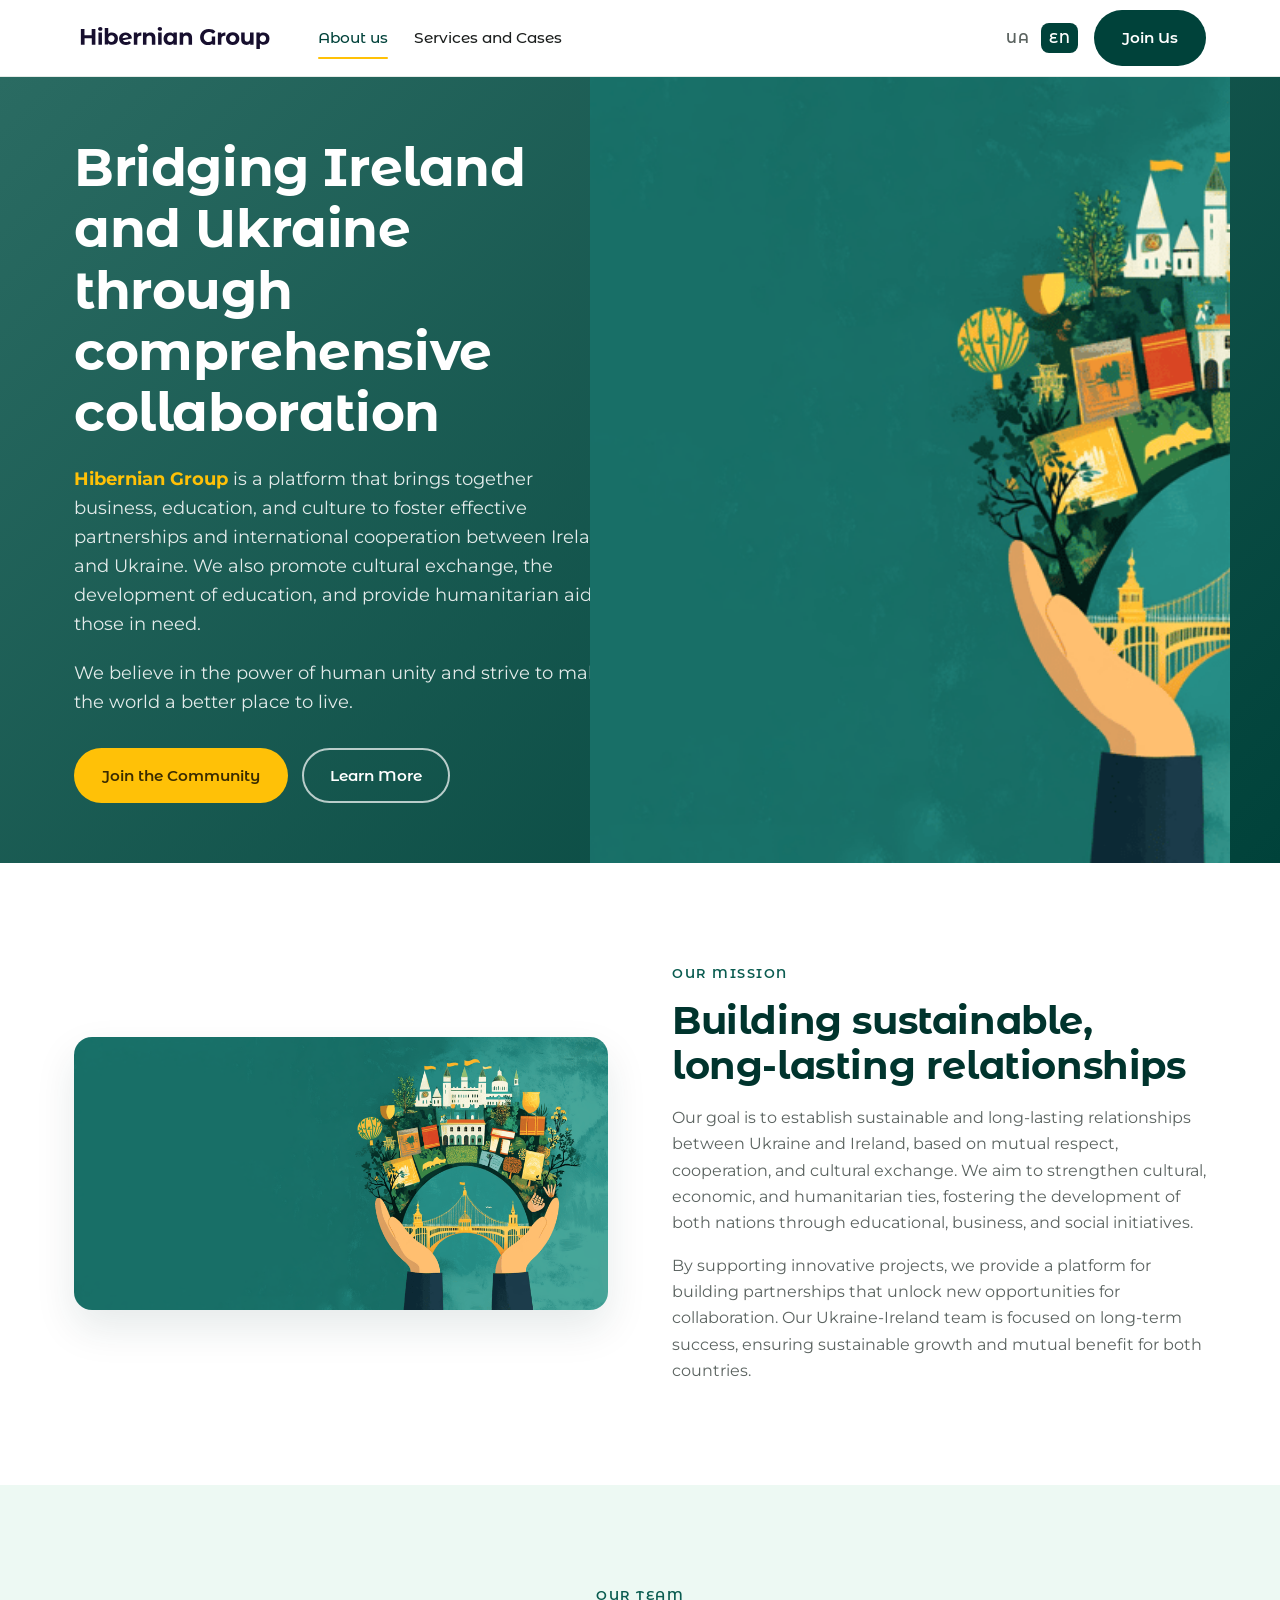
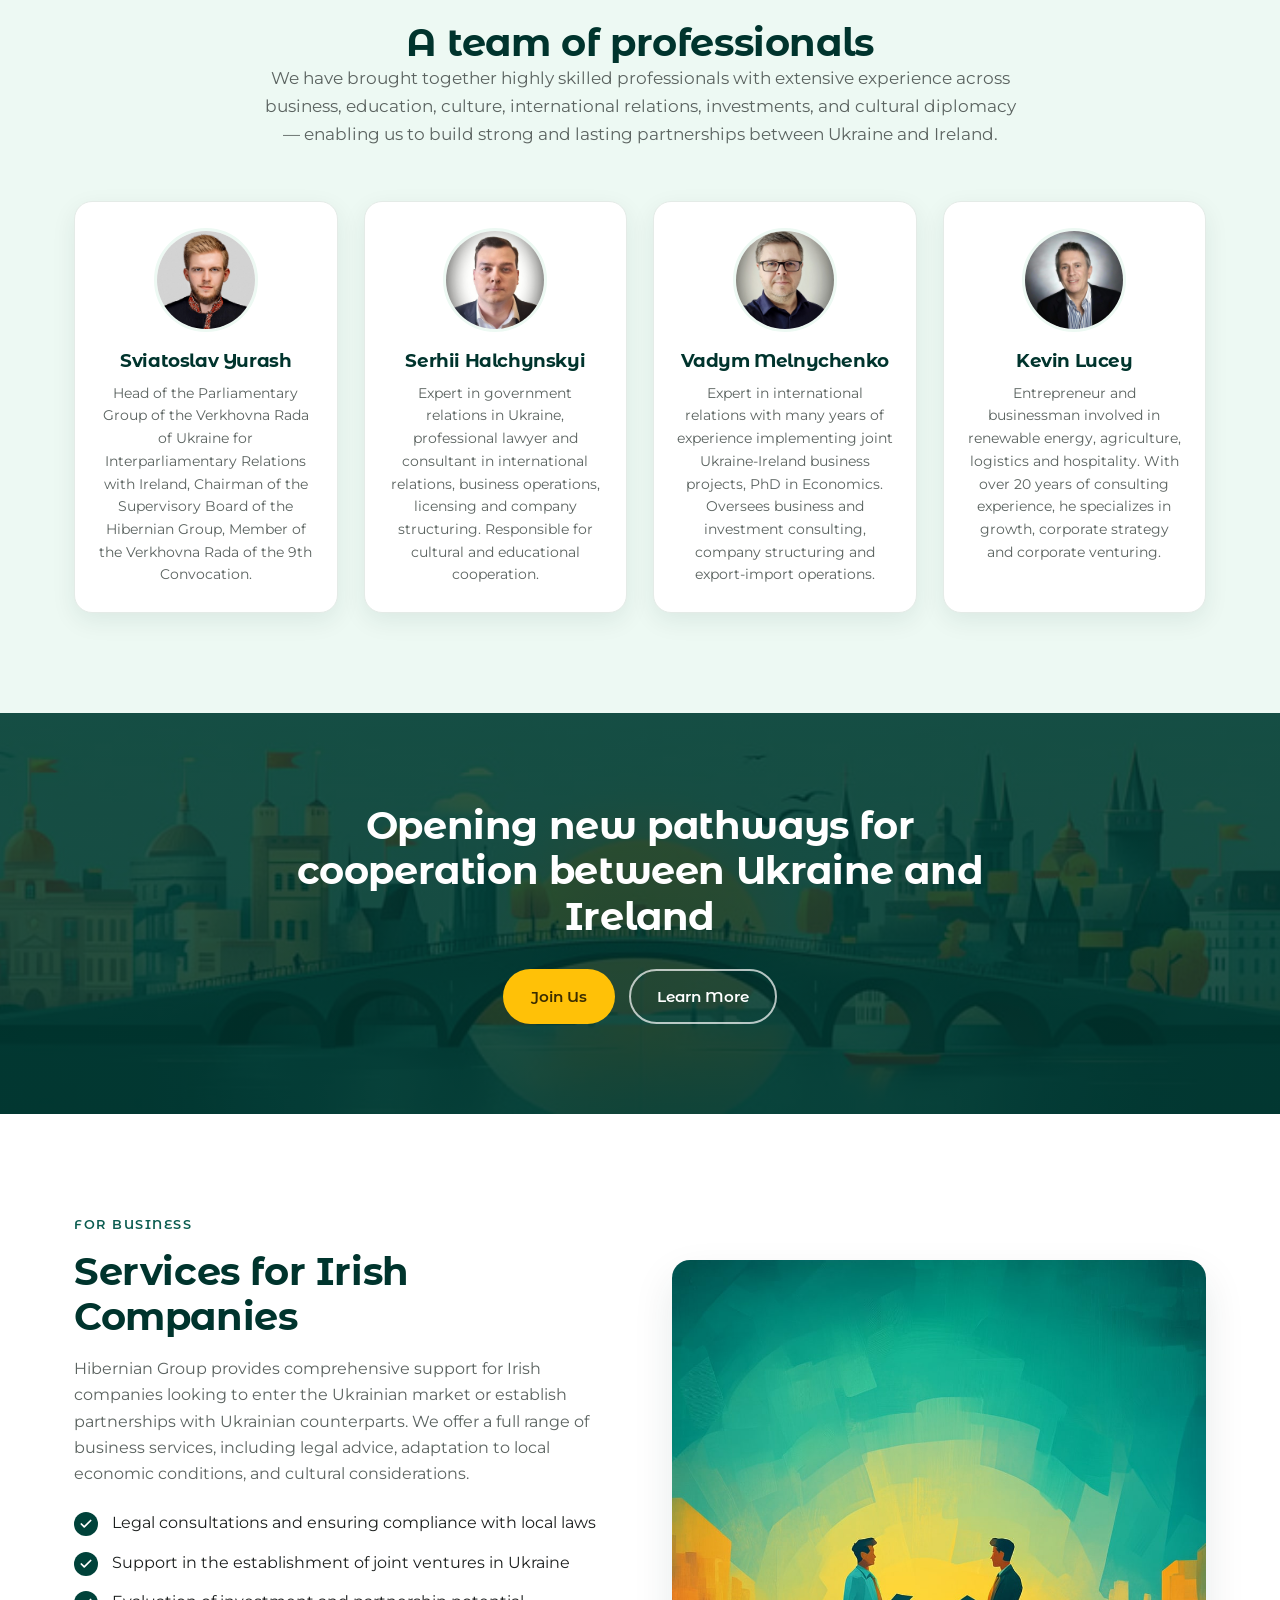
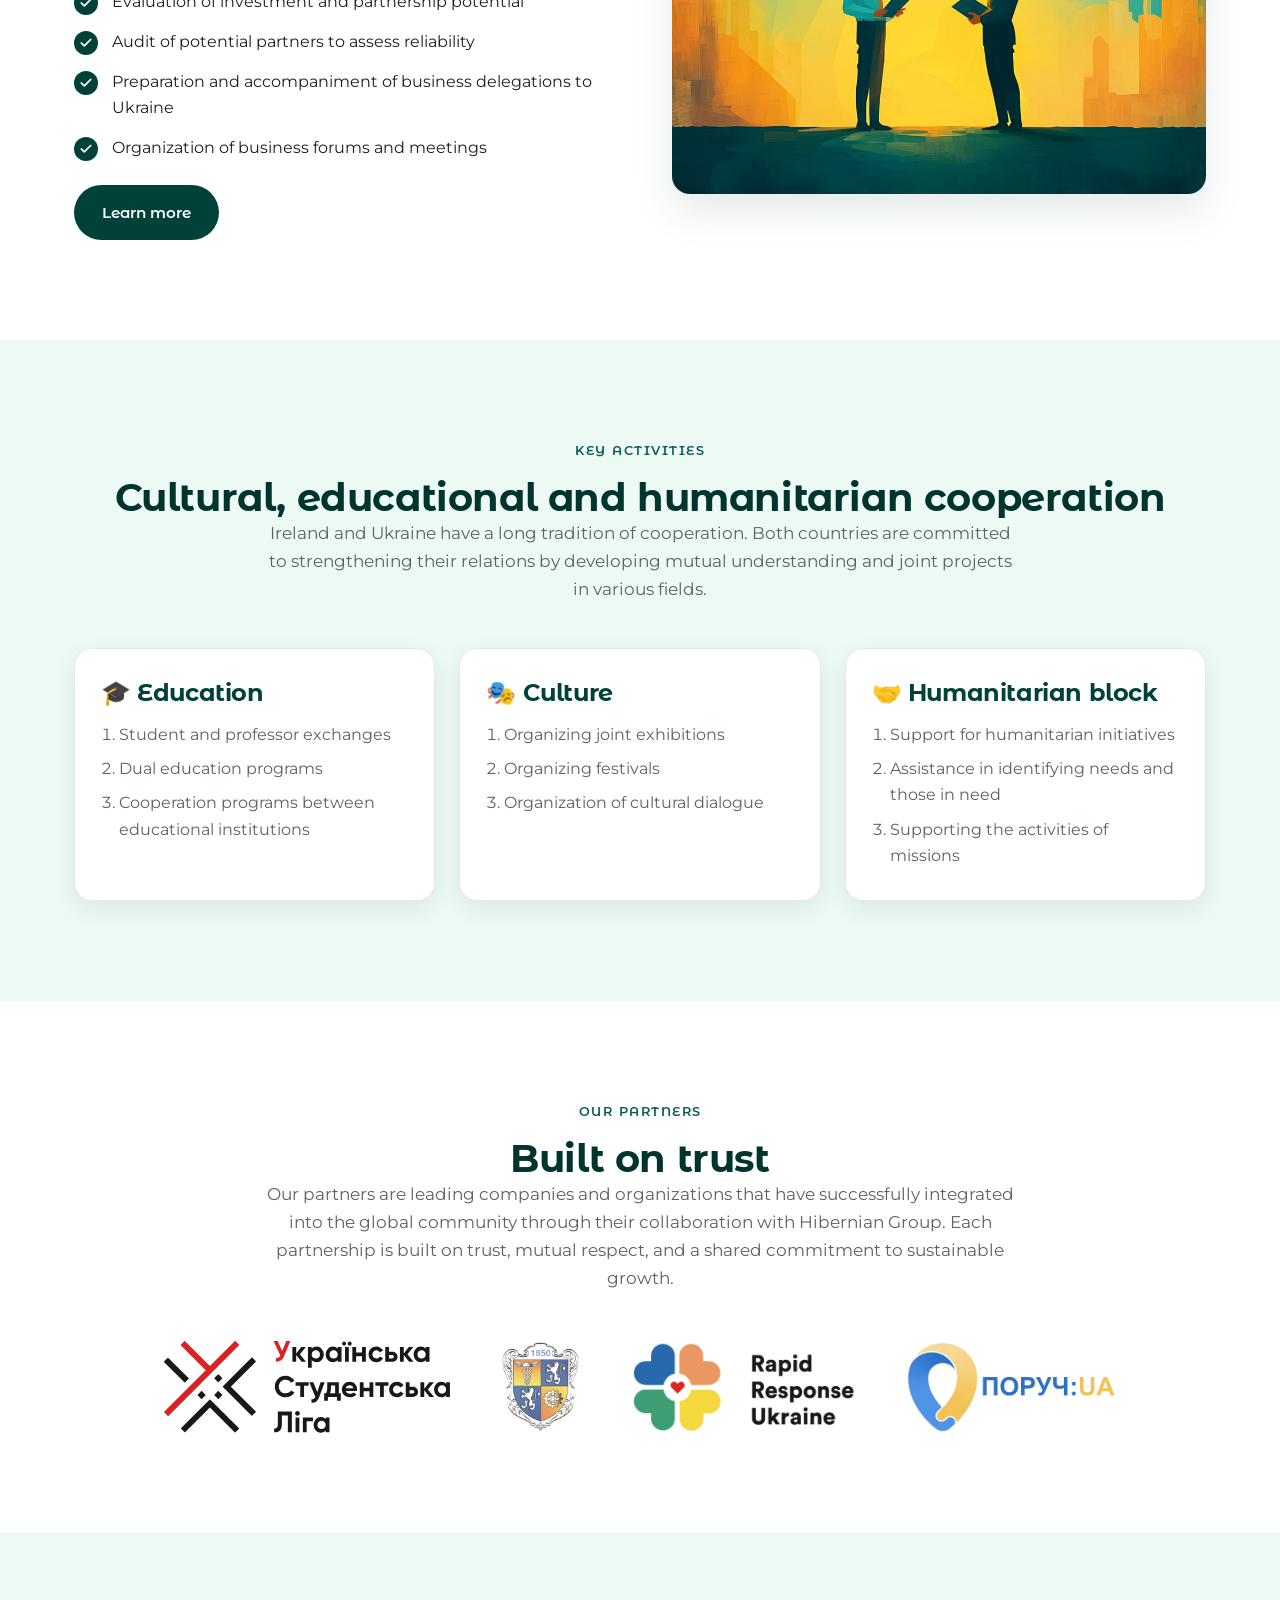
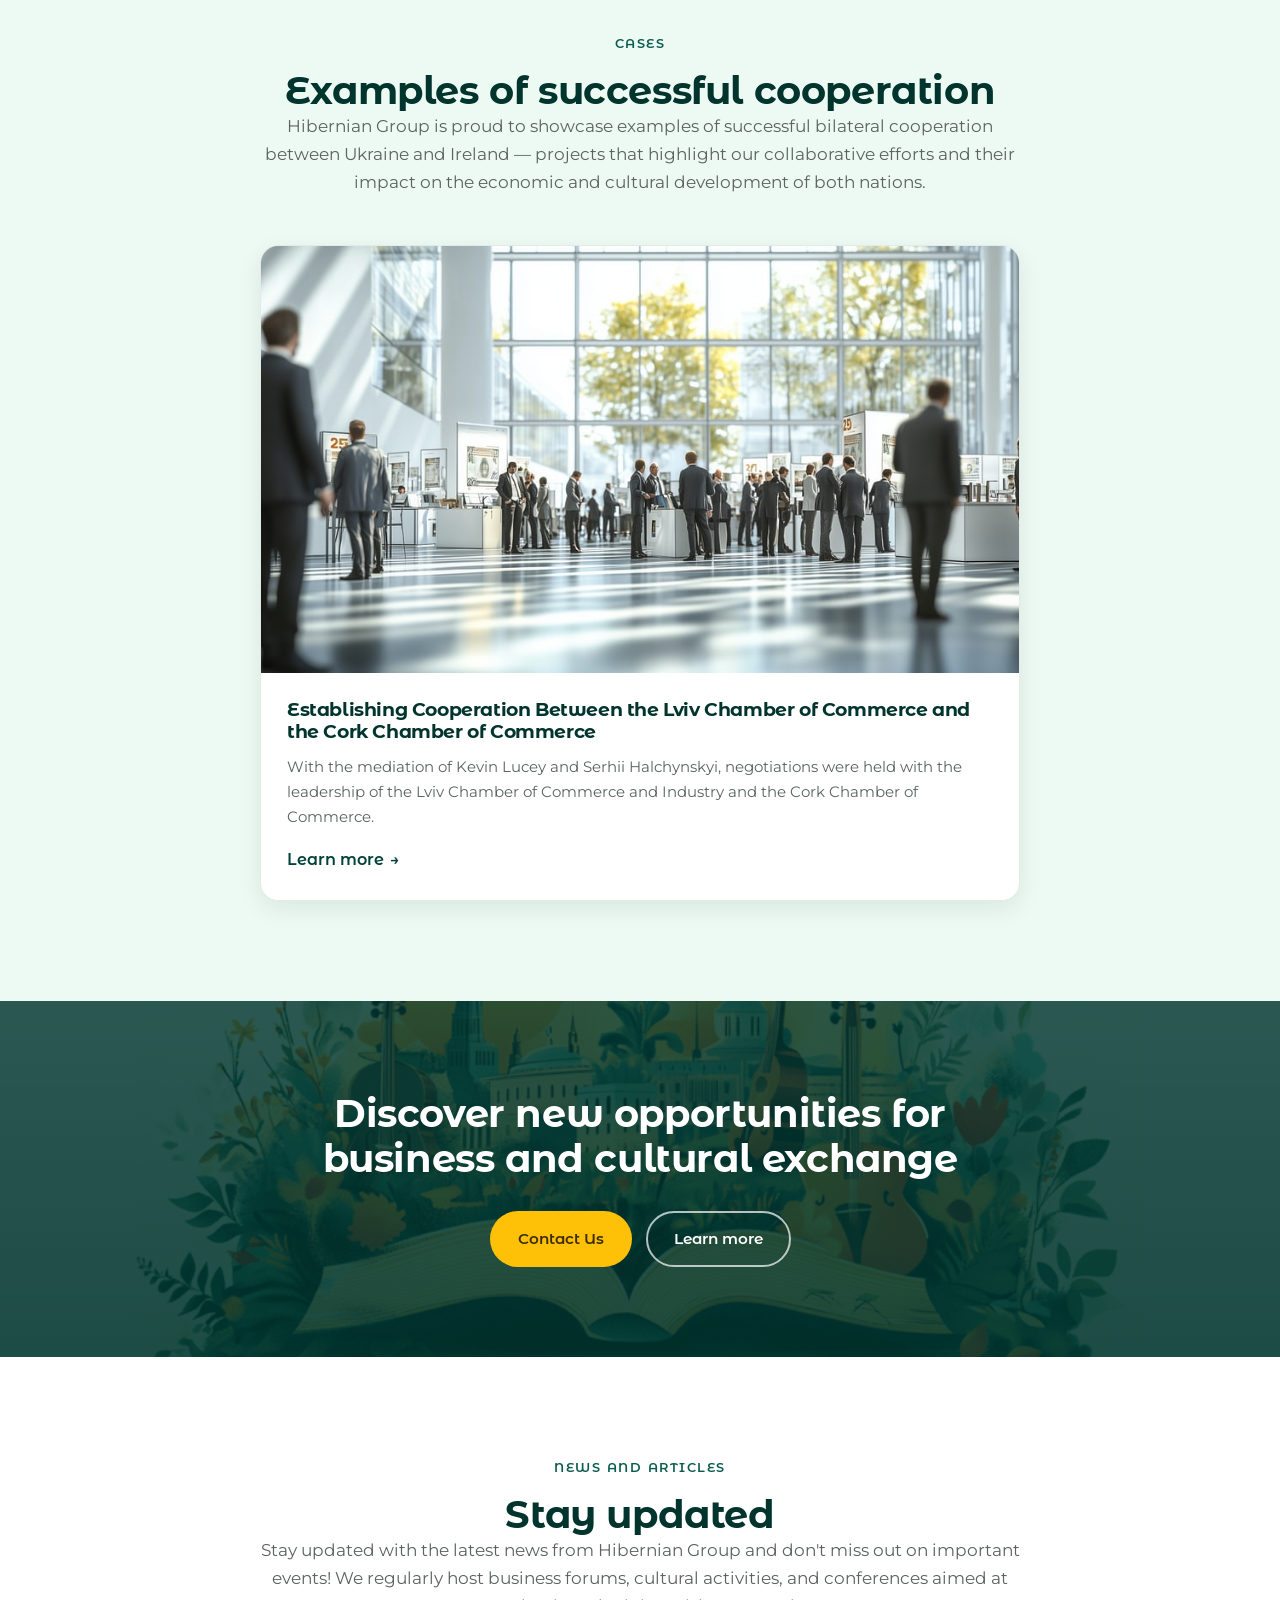
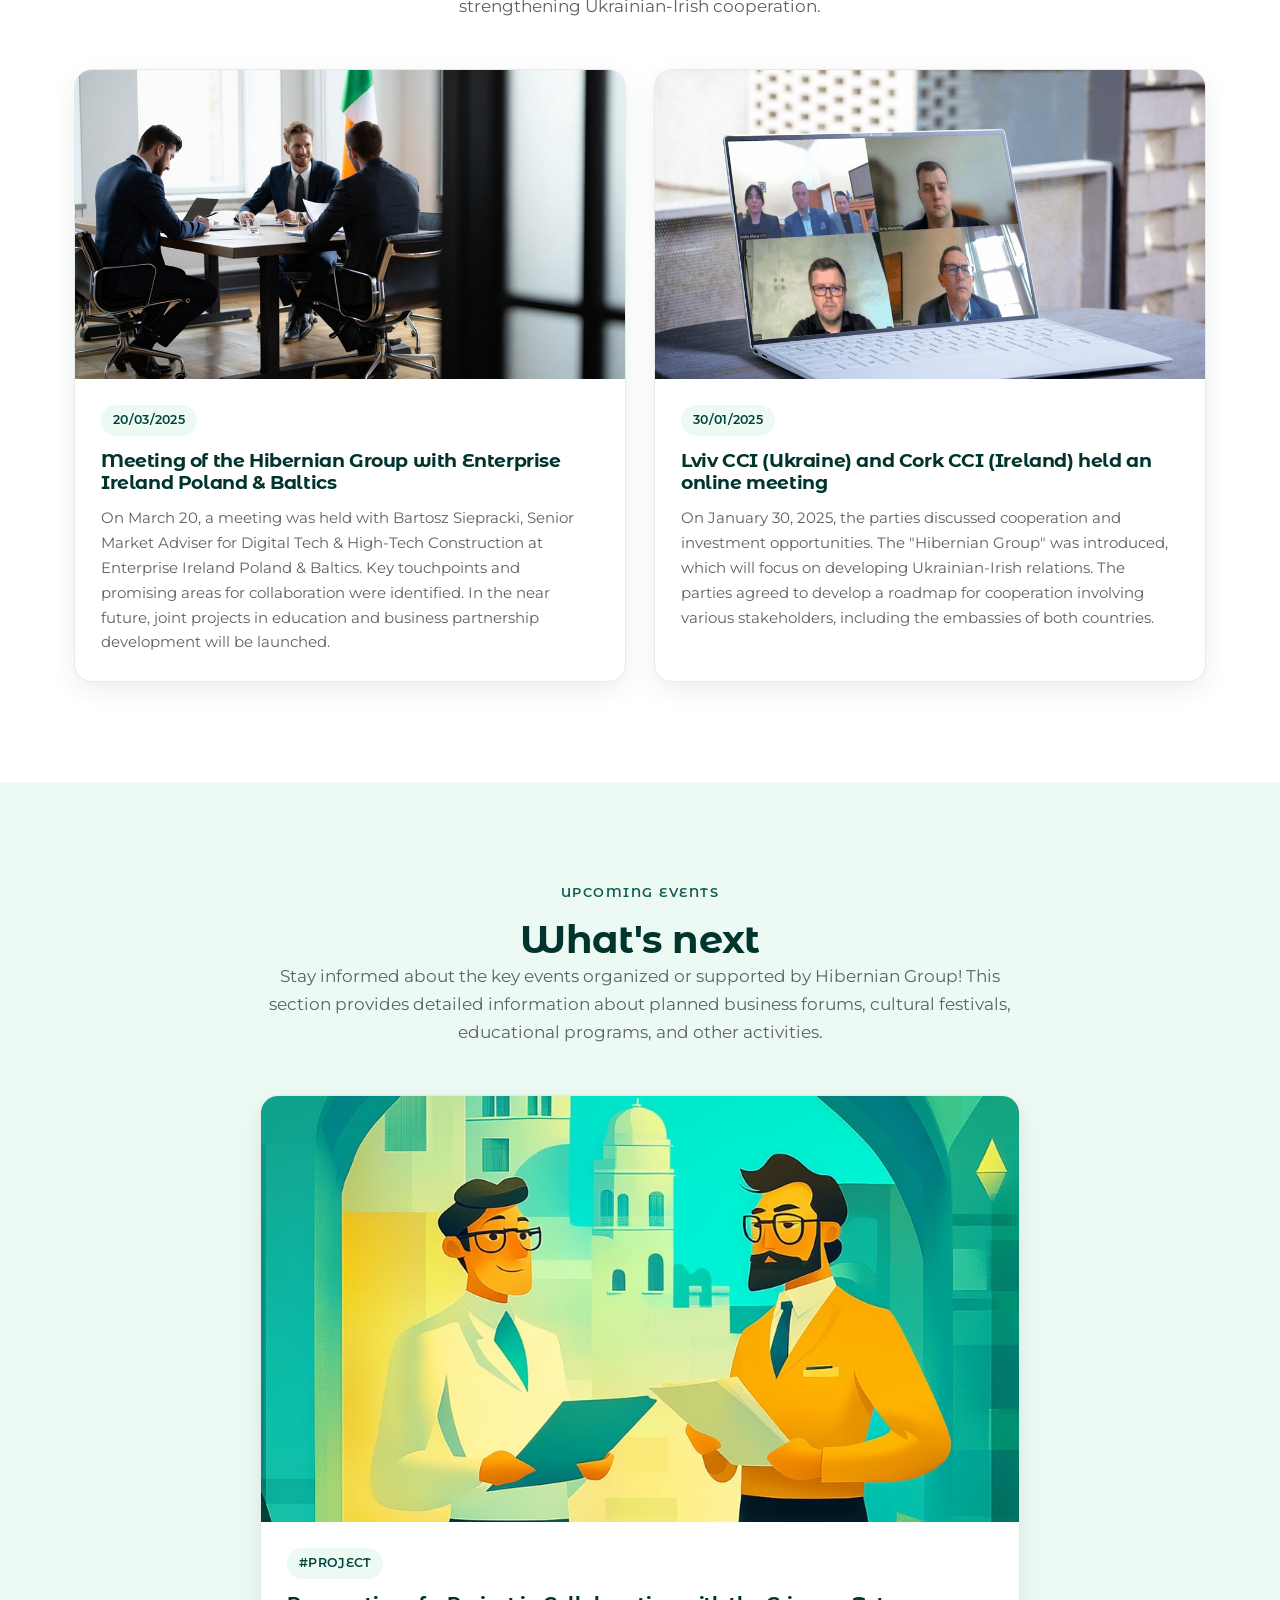
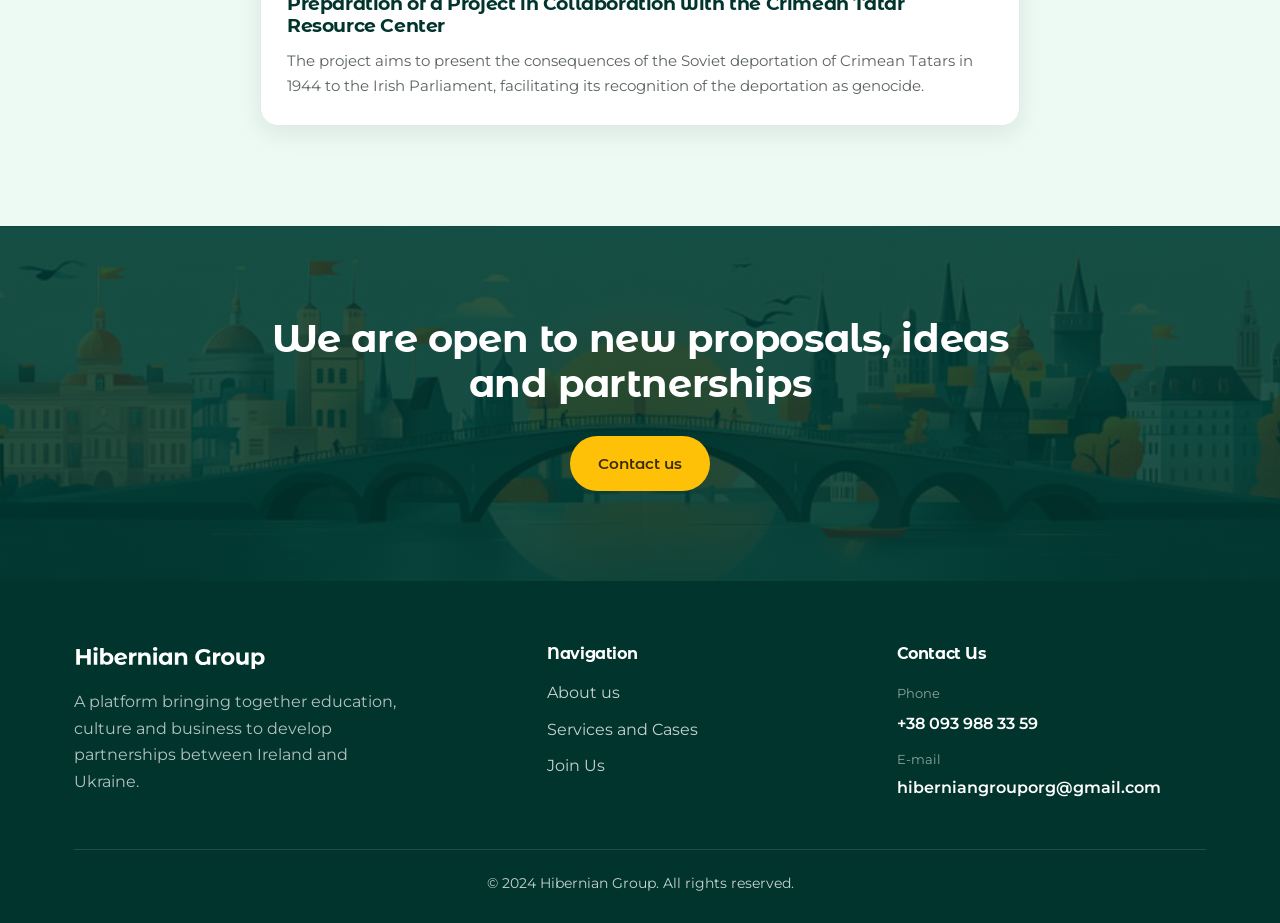
==== en.html @ 415b928d "Static HTML/CSS site replacing OnePage builder Self-contained bilingual (UA/EN) replica of hibernian" ====
<!doctype html>
<html lang="en">
<head>
<meta charset="utf-8">
<meta name="viewport" content="width=device-width, initial-scale=1">
<title>About us — Hibernian Group</title>
<meta name="description" content="Hibernian Group — a platform bringing together business, education and culture to foster partnerships between Ireland and Ukraine.">
<link rel="icon" href="img/logo-dark.svg">
<link rel="preconnect" href="https://fonts.googleapis.com">
<link rel="preconnect" href="https://fonts.gstatic.com" crossorigin>
<link href="https://fonts.googleapis.com/css2?family=Montserrat+Alternates:wght@500;600;700&family=Montserrat:wght@400;500;600&display=swap" rel="stylesheet">
<link rel="stylesheet" href="css/style.css">
</head>
<body>

<!-- HEADER -->
<header class="site-header">
  <div class="container">
    <nav class="nav" id="nav">
      <a class="brand" href="en.html"><img src="img/logo-dark.svg" alt="Hibernian Group"></a>
      <div class="nav-links">
        <a href="en.html" class="active">About us</a>
        <a href="poslugi-en.html">Services and Cases</a>
      </div>
      <div class="nav-right">
        <div class="lang">
          <a href="index.html">ua</a>
          <a href="en.html" class="active">en</a>
        </div>
        <a href="https://forms.gle/8BbtrF5Wgb8C8Dcy5" target="_blank" rel="noopener" class="btn btn-primary">Join Us</a>
      </div>
      <button class="nav-toggle" id="navToggle" aria-label="Menu"><span></span><span></span><span></span></button>
    </nav>
  </div>
</header>

<!-- HERO -->
<section class="hero">
  <div class="container">
    <div class="hero-text">
      <h1>Bridging Ireland and Ukraine through comprehensive collaboration</h1>
      <p><strong class="hl">Hibernian Group</strong> is a platform that brings together business, education, and culture to foster effective partnerships and international cooperation between Ireland and Ukraine. We also promote cultural exchange, the development of education, and provide humanitarian aid to those in need.</p>
      <p>We believe in the power of human unity and strive to make the world a better place to live.</p>
      <div class="btn-row">
        <a href="https://forms.gle/8BbtrF5Wgb8C8Dcy5" target="_blank" rel="noopener" class="btn btn-yellow">Join the Community</a>
        <a href="poslugi-en.html" class="btn btn-outline-light">Learn More</a>
      </div>
    </div>
    <div class="hero-img"><img src="img/hero.png" alt="Ireland and Ukraine"></div>
  </div>
</section>

<!-- MISSION -->
<section class="section">
  <div class="container">
    <div class="split">
      <div class="split-media"><img src="img/hero.png" alt="Our Mission"></div>
      <div class="split-body">
        <div class="eyebrow">Our Mission</div>
        <h2>Building sustainable, long-lasting relationships</h2>
        <p>Our goal is to establish sustainable and long-lasting relationships between Ukraine and Ireland, based on mutual respect, cooperation, and cultural exchange. We aim to strengthen cultural, economic, and humanitarian ties, fostering the development of both nations through educational, business, and social initiatives.</p>
        <p>By supporting innovative projects, we provide a platform for building partnerships that unlock new opportunities for collaboration. Our Ukraine-Ireland team is focused on long-term success, ensuring sustainable growth and mutual benefit for both countries.</p>
      </div>
    </div>
  </div>
</section>

<!-- TEAM -->
<section class="section section--tint">
  <div class="container center">
    <div class="eyebrow">Our Team</div>
    <h2>A team of professionals</h2>
    <p class="lead">We have brought together highly skilled professionals with extensive experience across business, education, culture, international relations, investments, and cultural diplomacy — enabling us to build strong and lasting partnerships between Ukraine and Ireland.</p>
    <div class="team-grid">
      <article class="team-card">
        <img src="img/team-yurash.png" alt="Sviatoslav Yurash">
        <h3>Sviatoslav Yurash</h3>
        <p>Head of the Parliamentary Group of the Verkhovna Rada of Ukraine for Interparliamentary Relations with Ireland, Chairman of the Supervisory Board of the Hibernian Group, Member of the Verkhovna Rada of the 9th Convocation.</p>
      </article>
      <article class="team-card">
        <img src="img/team-halchynskyi.jpg" alt="Serhii Halchynskyi">
        <h3>Serhii Halchynskyi</h3>
        <p>Expert in government relations in Ukraine, professional lawyer and consultant in international relations, business operations, licensing and company structuring. Responsible for cultural and educational cooperation.</p>
      </article>
      <article class="team-card">
        <img src="img/team-melnychenko.jpg" alt="Vadym Melnychenko">
        <h3>Vadym Melnychenko</h3>
        <p>Expert in international relations with many years of experience implementing joint Ukraine-Ireland business projects, PhD in Economics. Oversees business and investment consulting, company structuring and export-import operations.</p>
      </article>
      <article class="team-card">
        <img src="img/team-lucey.jpg" alt="Kevin Lucey">
        <h3>Kevin Lucey</h3>
        <p>Entrepreneur and businessman involved in renewable energy, agriculture, logistics and hospitality. With over 20 years of consulting experience, he specializes in growth, corporate strategy and corporate venturing.</p>
      </article>
    </div>
  </div>
</section>

<!-- CTA 1 -->
<section class="cta" style="background:url('img/cta-culture.jpg') center/cover;">
  <div class="container">
    <h2>Opening new pathways for cooperation between Ukraine and Ireland</h2>
    <div class="btn-row">
      <a href="https://forms.gle/8BbtrF5Wgb8C8Dcy5" target="_blank" rel="noopener" class="btn btn-yellow">Join Us</a>
      <a href="poslugi-en.html" class="btn btn-outline-light">Learn More</a>
    </div>
  </div>
</section>

<!-- SERVICES FOR IRISH COMPANIES -->
<section class="section">
  <div class="container">
    <div class="split reverse">
      <div class="split-media"><img src="img/services.jpg" alt="Services for Irish Companies"></div>
      <div class="split-body">
        <div class="eyebrow">For business</div>
        <h2>Services for Irish Companies</h2>
        <p>Hibernian Group provides comprehensive support for Irish companies looking to enter the Ukrainian market or establish partnerships with Ukrainian counterparts. We offer a full range of business services, including legal advice, adaptation to local economic conditions, and cultural considerations.</p>
        <ul class="checklist">
          <li>Legal consultations and ensuring compliance with local laws</li>
          <li>Support in the establishment of joint ventures in Ukraine</li>
          <li>Evaluation of investment and partnership potential</li>
          <li>Audit of potential partners to assess reliability</li>
          <li>Preparation and accompaniment of business delegations to Ukraine</li>
          <li>Organization of business forums and meetings</li>
        </ul>
        <p style="margin-top:24px"><a href="poslugi-en.html" class="btn btn-primary">Learn more</a></p>
      </div>
    </div>
  </div>
</section>

<!-- ACTIVITIES -->
<section class="section section--tint">
  <div class="container center">
    <div class="eyebrow">Key Activities</div>
    <h2>Cultural, educational and humanitarian cooperation</h2>
    <p class="lead">Ireland and Ukraine have a long tradition of cooperation. Both countries are committed to strengthening their relations by developing mutual understanding and joint projects in various fields.</p>
    <div class="activities" style="text-align:left">
      <div class="activity">
        <h3>🎓 Education</h3>
        <ol>
          <li>Student and professor exchanges</li>
          <li>Dual education programs</li>
          <li>Cooperation programs between educational institutions</li>
        </ol>
      </div>
      <div class="activity">
        <h3>🎭 Culture</h3>
        <ol>
          <li>Organizing joint exhibitions</li>
          <li>Organizing festivals</li>
          <li>Organization of cultural dialogue</li>
        </ol>
      </div>
      <div class="activity">
        <h3>🤝 Humanitarian block</h3>
        <ol>
          <li>Support for humanitarian initiatives</li>
          <li>Assistance in identifying needs and those in need</li>
          <li>Supporting the activities of missions</li>
        </ol>
      </div>
    </div>
  </div>
</section>

<!-- PARTNERS -->
<section class="section">
  <div class="container center">
    <div class="eyebrow">Our Partners</div>
    <h2>Built on trust</h2>
    <p class="lead">Our partners are leading companies and organizations that have successfully integrated into the global community through their collaboration with Hibernian Group. Each partnership is built on trust, mutual respect, and a shared commitment to sustainable growth.</p>
    <div class="partners">
      <img src="img/partner1.svg" alt="Partner">
      <img src="img/partner2.png" alt="Lviv CCI">
      <img src="img/partner3.jpg" alt="Rapid Response Ukraine">
      <img src="img/partner4.png" alt="Partner">
    </div>
  </div>
</section>

<!-- CASES -->
<section class="section section--tint">
  <div class="container center">
    <div class="eyebrow">Cases</div>
    <h2>Examples of successful cooperation</h2>
    <p class="lead">Hibernian Group is proud to showcase examples of successful bilateral cooperation between Ukraine and Ireland — projects that highlight our collaborative efforts and their impact on the economic and cultural development of both nations.</p>
    <div class="cards" style="text-align:left;grid-template-columns:1fr;max-width:760px;margin-inline:auto">
      <article class="card">
        <div class="card-media"><img src="img/case-lviv-cork.jpg" alt="Lviv CCI and Cork Chamber of Commerce"></div>
        <div class="card-body">
          <h3>Establishing Cooperation Between the Lviv Chamber of Commerce and the Cork Chamber of Commerce</h3>
          <p>With the mediation of Kevin Lucey and Serhii Halchynskyi, negotiations were held with the leadership of the Lviv Chamber of Commerce and Industry and the Cork Chamber of Commerce.</p>
          <a href="poslugi-en.html" class="more">Learn more</a>
        </div>
      </article>
    </div>
  </div>
</section>

<!-- CTA 2 -->
<section class="cta" style="background:url('img/cta-bottom.png') center/cover;">
  <div class="container">
    <h2>Discover new opportunities for business and cultural exchange</h2>
    <div class="btn-row">
      <a href="mailto:hiberniangrouporg@gmail.com" class="btn btn-yellow">Contact Us</a>
      <a href="poslugi-en.html" class="btn btn-outline-light">Learn more</a>
    </div>
  </div>
</section>

<!-- NEWS -->
<section class="section">
  <div class="container center">
    <div class="eyebrow">News and Articles</div>
    <h2>Stay updated</h2>
    <p class="lead">Stay updated with the latest news from Hibernian Group and don't miss out on important events! We regularly host business forums, cultural activities, and conferences aimed at strengthening Ukrainian-Irish cooperation.</p>
    <div class="cards" style="text-align:left">
      <article class="card">
        <div class="card-media"><img src="img/news-enterprise.jpg" alt="Meeting with Enterprise Ireland"></div>
        <div class="card-body">
          <span class="badge">20/03/2025</span>
          <h3>Meeting of the Hibernian Group with Enterprise Ireland Poland &amp; Baltics</h3>
          <p>On March 20, a meeting was held with Bartosz Siepracki, Senior Market Adviser for Digital Tech &amp; High-Tech Construction at Enterprise Ireland Poland &amp; Baltics. Key touchpoints and promising areas for collaboration were identified. In the near future, joint projects in education and business partnership development will be launched.</p>
        </div>
      </article>
      <article class="card">
        <div class="card-media"><img src="img/news-lviv-cork.png" alt="Lviv CCI and Cork CCI online meeting"></div>
        <div class="card-body">
          <span class="badge">30/01/2025</span>
          <h3>Lviv CCI (Ukraine) and Cork CCI (Ireland) held an online meeting</h3>
          <p>On January 30, 2025, the parties discussed cooperation and investment opportunities. The "Hibernian Group" was introduced, which will focus on developing Ukrainian-Irish relations. The parties agreed to develop a roadmap for cooperation involving various stakeholders, including the embassies of both countries.</p>
        </div>
      </article>
    </div>
  </div>
</section>

<!-- EVENTS -->
<section class="section section--tint">
  <div class="container center">
    <div class="eyebrow">Upcoming Events</div>
    <h2>What's next</h2>
    <p class="lead">Stay informed about the key events organized or supported by Hibernian Group! This section provides detailed information about planned business forums, cultural festivals, educational programs, and other activities.</p>
    <div class="cards" style="text-align:left;grid-template-columns:1fr;max-width:760px;margin-inline:auto">
      <article class="card">
        <div class="card-media"><img src="img/project-crimea.jpg" alt="Crimean Tatar Resource Center project"></div>
        <div class="card-body">
          <span class="badge">#PROJECT</span>
          <h3>Preparation of a Project in Collaboration with the Crimean Tatar Resource Center</h3>
          <p>The project aims to present the consequences of the Soviet deportation of Crimean Tatars in 1944 to the Irish Parliament, facilitating its recognition of the deportation as genocide.</p>
        </div>
      </article>
    </div>
  </div>
</section>

<!-- CTA 3 -->
<section class="cta" style="background:url('img/cta-culture.jpg') center/cover;">
  <div class="container">
    <h2>We are open to new proposals, ideas and partnerships</h2>
    <div class="btn-row">
      <a href="mailto:hiberniangrouporg@gmail.com" class="btn btn-yellow">Contact us</a>
    </div>
  </div>
</section>

<!-- FOOTER -->
<footer class="site-footer">
  <div class="container">
    <div class="footer-grid">
      <div>
        <img class="flogo" src="img/logo-white.svg" alt="Hibernian Group">
        <p style="color:rgba(255,255,255,.7);max-width:340px">A platform bringing together education, culture and business to develop partnerships between Ireland and Ukraine.</p>
      </div>
      <div>
        <h4>Navigation</h4>
        <div class="footer-links">
          <a href="en.html">About us</a>
          <a href="poslugi-en.html">Services and Cases</a>
          <a href="https://forms.gle/8BbtrF5Wgb8C8Dcy5" target="_blank" rel="noopener">Join Us</a>
        </div>
      </div>
      <div class="footer-contact">
        <h4>Contact Us</h4>
        <span>Phone</span>
        <a href="tel:+380939883359">+38 093 988 33 59</a>
        <span style="margin-top:12px;display:block">E-mail</span>
        <a href="mailto:hiberniangrouporg@gmail.com">hiberniangrouporg@gmail.com</a>
      </div>
    </div>
    <div class="footer-bottom">© 2024 Hibernian Group. All rights reserved.</div>
  </div>
</footer>

<script>
  var t = document.getElementById('navToggle'), n = document.getElementById('nav');
  if (t) t.addEventListener('click', function(){ n.classList.toggle('open'); });
</script>
</body>
</html>
---- css/style.css ----
/* ===== Hibernian Group — static site styles ===== */
:root {
  --green-900: #00342d;
  --green-800: #00423a;
  --green-700: #0a5c50;
  --teal-600: #2a6b62;
  --green-50: #edf9f3;
  --yellow: #ffc107;
  --ink: #1c1f1e;
  --muted: #5b6360;
  --line: #e4ebe7;
  --white: #ffffff;
  --radius: 18px;
  --shadow: 0 18px 40px rgba(0, 52, 45, 0.10);
  --shadow-sm: 0 8px 24px rgba(0, 52, 45, 0.08);
  --maxw: 1180px;
  --font-head: "Montserrat Alternates", "Montserrat", system-ui, sans-serif;
  --font-body: "Montserrat", system-ui, -apple-system, sans-serif;
}

* { box-sizing: border-box; margin: 0; padding: 0; }
html { scroll-behavior: smooth; }
body {
  font-family: var(--font-body);
  color: var(--ink);
  background: var(--white);
  line-height: 1.65;
  -webkit-font-smoothing: antialiased;
}
img { max-width: 100%; display: block; }
a { color: inherit; text-decoration: none; }

h1, h2, h3, h4 { font-family: var(--font-head); font-weight: 700; line-height: 1.18; letter-spacing: -0.4px; color: var(--green-900); }
h1 { font-size: clamp(2rem, 4.4vw, 3.25rem); }
h2 { font-size: clamp(1.6rem, 3.2vw, 2.4rem); }
h3 { font-size: clamp(1.2rem, 2vw, 1.5rem); }
p { color: var(--muted); }

.container { width: 100%; max-width: var(--maxw); margin: 0 auto; padding: 0 24px; }
.section { padding: clamp(56px, 8vw, 100px) 0; }
.section--tint { background: var(--green-50); }
.center { text-align: center; }
.lead { font-size: 1.06rem; max-width: 760px; }
.center .lead { margin-inline: auto; }

/* ---- buttons ---- */
.btn {
  display: inline-flex; align-items: center; justify-content: center; gap: 8px;
  padding: 13px 26px; border-radius: 999px; font-family: var(--font-head);
  font-weight: 600; font-size: 0.95rem; cursor: pointer; border: 2px solid transparent;
  transition: transform .15s ease, box-shadow .2s ease, background .2s ease, color .2s ease;
  white-space: nowrap;
}
.btn-primary { background: var(--green-800); color: #fff; }
.btn-primary:hover { background: var(--green-700); transform: translateY(-2px); box-shadow: var(--shadow-sm); }
.btn-ghost { background: transparent; color: var(--green-800); border-color: var(--green-800); }
.btn-ghost:hover { background: var(--green-800); color: #fff; }
.btn-light { background: #fff; color: var(--green-800); }
.btn-light:hover { transform: translateY(-2px); box-shadow: var(--shadow-sm); }
.btn-outline-light { background: transparent; color: #fff; border-color: rgba(255,255,255,.7); }
.btn-outline-light:hover { background: #fff; color: var(--green-800); }
.btn-yellow { background: var(--yellow); color: #3a2c00; }
.btn-yellow:hover { transform: translateY(-2px); box-shadow: var(--shadow-sm); }

/* ---- header ---- */
.site-header {
  position: sticky; top: 0; z-index: 50; background: rgba(255,255,255,.92);
  backdrop-filter: blur(10px); border-bottom: 1px solid var(--line);
}
.nav { display: flex; align-items: center; gap: 24px; height: 76px; }
.brand img { height: 26px; width: auto; }
.nav-links { display: flex; gap: 26px; margin-left: 18px; }
.nav-links a { font-family: var(--font-head); font-weight: 500; font-size: .96rem; color: var(--ink); padding: 6px 0; position: relative; }
.nav-links a:hover, .nav-links a.active { color: var(--green-800); }
.nav-links a.active::after { content: ""; position: absolute; left: 0; right: 0; bottom: -2px; height: 2px; background: var(--yellow); border-radius: 2px; }
.nav-right { margin-left: auto; display: flex; align-items: center; gap: 16px; }
.lang { display: flex; gap: 4px; font-family: var(--font-head); font-size: .85rem; font-weight: 600; }
.lang a { padding: 4px 8px; border-radius: 8px; color: var(--muted); text-transform: uppercase; letter-spacing: .5px; }
.lang a.active { background: var(--green-800); color: #fff; }
.nav-toggle { display: none; background: none; border: 0; cursor: pointer; flex-direction: column; gap: 5px; padding: 6px; }
.nav-toggle span { width: 24px; height: 2px; background: var(--green-900); border-radius: 2px; transition: .25s; }

/* ---- hero ---- */
.hero { position: relative; background: linear-gradient(135deg, var(--teal-600), var(--green-800)); color: #fff; overflow: hidden; }
.hero .container { position: relative; z-index: 2; display: grid; grid-template-columns: 1fr 1fr; gap: 48px; align-items: center; min-height: 560px; padding-top: 60px; padding-bottom: 60px; }
.hero h1 { color: #fff; }
.hero p { color: rgba(255,255,255,.88); font-size: 1.1rem; margin-top: 20px; }
.hero .hl { color: var(--yellow); font-weight: 700; }
.hero .btn-row { margin-top: 32px; }
.hero-img { position: absolute; top: 0; right: 0; bottom: 0; width: 50vw; z-index: 1; }
.hero-img img { width: 100%; height: 100%; object-fit: cover; object-position: center; }
.btn-row { display: flex; gap: 14px; flex-wrap: wrap; }

/* ---- split rows ---- */
.split { display: grid; grid-template-columns: 1fr 1fr; gap: clamp(32px, 5vw, 72px); align-items: center; }
.split.reverse .split-media { order: 2; }
.split-media img { width: 100%; border-radius: var(--radius); box-shadow: var(--shadow); }
.eyebrow { font-family: var(--font-head); font-weight: 600; text-transform: uppercase; letter-spacing: 1.5px; font-size: .8rem; color: var(--green-700); margin-bottom: 14px; }
.split-body p { margin-top: 16px; }

/* ---- team ---- */
.team-grid { display: grid; grid-template-columns: repeat(4, 1fr); gap: 26px; margin-top: 52px; }
.team-card { background: #fff; border: 1px solid var(--line); border-radius: var(--radius); padding: 26px 22px; box-shadow: var(--shadow-sm); transition: transform .2s ease, box-shadow .2s ease; }
.team-card:hover { transform: translateY(-6px); box-shadow: var(--shadow); }
.team-card img { width: 104px; height: 104px; border-radius: 50%; object-fit: cover; margin: 0 auto 18px; border: 3px solid var(--green-50); }
.team-card h3 { text-align: center; font-size: 1.15rem; }
.team-card p { font-size: .86rem; margin-top: 10px; text-align: center; }

/* ---- checklist ---- */
.checklist { list-style: none; margin-top: 22px; display: grid; gap: 14px; }
.checklist li { position: relative; padding-left: 38px; color: var(--ink); font-size: .98rem; }
.checklist li::before {
  content: ""; position: absolute; left: 0; top: 2px; width: 24px; height: 24px; border-radius: 50%;
  background: var(--green-800) url("data:image/svg+xml,%3Csvg xmlns='http://www.w3.org/2000/svg' viewBox='0 0 24 24' fill='none' stroke='white' stroke-width='3' stroke-linecap='round' stroke-linejoin='round'%3E%3Cpolyline points='20 6 9 17 4 12'/%3E%3C/svg%3E") center/14px no-repeat;
}

/* ---- activities columns ---- */
.activities { display: grid; grid-template-columns: repeat(3, 1fr); gap: 24px; margin-top: 44px; }
.activity { background: #fff; border-radius: var(--radius); border: 1px solid var(--line); padding: 30px 26px; box-shadow: var(--shadow-sm); }
.activity h3 { color: var(--green-800); margin-bottom: 14px; display: flex; align-items: center; gap: 10px; }
.activity ol { margin-left: 18px; color: var(--muted); display: grid; gap: 8px; }

/* ---- partners ---- */
.partners { display: flex; flex-wrap: wrap; align-items: center; justify-content: center; gap: 48px; margin-top: 48px; }
.partners img { max-height: 92px; width: auto; filter: grayscale(.2); opacity: .9; transition: .2s; }
.partners img:hover { filter: none; opacity: 1; transform: scale(1.04); }

/* ---- cards (news/cases) ---- */
.cards { display: grid; grid-template-columns: repeat(2, 1fr); gap: 28px; margin-top: 48px; }
.card { background: #fff; border: 1px solid var(--line); border-radius: var(--radius); overflow: hidden; box-shadow: var(--shadow-sm); transition: transform .2s ease, box-shadow .2s ease; display: flex; flex-direction: column; }
.card:hover { transform: translateY(-6px); box-shadow: var(--shadow); }
.card-media { aspect-ratio: 16/9; overflow: hidden; }
.card-media img { width: 100%; height: 100%; object-fit: cover; }
.card-body { padding: 26px; flex: 1; display: flex; flex-direction: column; }
.badge { align-self: flex-start; background: var(--green-50); color: var(--green-800); font-family: var(--font-head); font-weight: 600; font-size: .78rem; padding: 5px 12px; border-radius: 999px; margin-bottom: 14px; letter-spacing: .3px; }
.card-body h3 { font-size: 1.18rem; }
.card-body p { margin-top: 12px; font-size: .94rem; }
.card-body .more { margin-top: auto; padding-top: 18px; font-family: var(--font-head); font-weight: 600; color: var(--green-800); display: inline-flex; align-items: center; gap: 6px; }
.card-body .more::after { content: "→"; transition: transform .2s; }
.card:hover .more::after { transform: translateX(4px); }

/* ---- single case (full) ---- */
.case-block { background: #fff; border: 1px solid var(--line); border-radius: var(--radius); overflow: hidden; box-shadow: var(--shadow-sm); margin-top: 44px; }
.case-block img { width: 100%; max-height: 360px; object-fit: cover; }
.case-content { padding: clamp(28px, 4vw, 48px); }
.case-content h3 { margin-bottom: 18px; }
.case-content h4 { color: var(--green-700); margin: 22px 0 10px; font-size: 1.05rem; }
.case-content p { margin-bottom: 10px; }
.case-content ol { margin: 0 0 6px 20px; color: var(--muted); display: grid; gap: 8px; }
.case-content .result { background: var(--green-50); border-left: 4px solid var(--green-800); padding: 18px 22px; border-radius: 12px; margin-top: 22px; }
.case-content .result strong { color: var(--green-900); }

/* ---- testimonials ---- */
.reviews { display: grid; grid-template-columns: repeat(3, 1fr); gap: 26px; margin-top: 48px; }
.review { background: #fff; border: 1px solid var(--line); border-radius: var(--radius); padding: 30px 28px; box-shadow: var(--shadow-sm); display: flex; flex-direction: column; }
.review .quote { font-size: 2.6rem; line-height: .6; color: var(--yellow); font-family: var(--font-head); margin-bottom: 8px; }
.review p { color: var(--ink); font-size: .95rem; }
.review .who { display: flex; align-items: center; gap: 14px; margin-top: 22px; }
.review .who img { width: 52px; height: 52px; border-radius: 50%; object-fit: cover; }
.review .who strong { display: block; font-family: var(--font-head); color: var(--green-900); }
.review .who span { font-size: .85rem; color: var(--muted); }

/* ---- CTA banner ---- */
.cta { position: relative; color: #fff; text-align: center; overflow: hidden; }
.cta::before { content: ""; position: absolute; inset: 0; background: linear-gradient(rgba(0,52,45,.82), rgba(0,52,45,.88)); }
.cta .container { position: relative; z-index: 1; padding-top: 90px; padding-bottom: 90px; }
.cta h2 { color: #fff; max-width: 760px; margin: 0 auto; }
.cta .btn-row { justify-content: center; margin-top: 30px; }

/* ---- footer ---- */
.site-footer { background: var(--green-900); color: rgba(255,255,255,.78); padding: 64px 0 28px; }
.footer-grid { display: grid; grid-template-columns: 1.4fr 1fr 1fr; gap: 40px; }
.site-footer img.flogo { height: 26px; margin-bottom: 18px; }
.site-footer h4 { color: #fff; font-size: 1rem; margin-bottom: 16px; }
.site-footer a { color: rgba(255,255,255,.78); }
.site-footer a:hover { color: var(--yellow); }
.footer-links { display: grid; gap: 10px; }
.footer-contact a { display: block; color: #fff; font-weight: 600; margin-top: 4px; }
.footer-contact span { font-size: .82rem; color: rgba(255,255,255,.55); }
.footer-bottom { border-top: 1px solid rgba(255,255,255,.12); margin-top: 48px; padding-top: 22px; font-size: .85rem; text-align: center; }

/* ---- responsive ---- */
@media (max-width: 900px) {
  .nav-links, .nav-right .btn { display: none; }
  .nav-toggle { display: flex; }
  .nav.open .nav-links { display: flex; position: absolute; top: 76px; left: 0; right: 0; flex-direction: column; background: #fff; padding: 18px 24px; border-bottom: 1px solid var(--line); margin: 0; gap: 14px; box-shadow: var(--shadow-sm); }
  .hero .container, .split { grid-template-columns: 1fr; }
  .hero .container { text-align: center; min-height: 0; }
  .hero .btn-row { justify-content: center; }
  .hero-img { position: static; width: 100%; max-width: 460px; margin: 0 auto; order: -1; border-radius: var(--radius); overflow: hidden; }
  .hero-img img { height: auto; }
  .split.reverse .split-media { order: 0; }
  .team-grid { grid-template-columns: repeat(2, 1fr); }
  .activities { grid-template-columns: 1fr; }
  .cards, .reviews { grid-template-columns: 1fr; }
  .footer-grid { grid-template-columns: 1fr; gap: 32px; }
}
@media (max-width: 540px) {
  .team-grid { grid-template-columns: 1fr; }
  .partners { gap: 30px; }
}
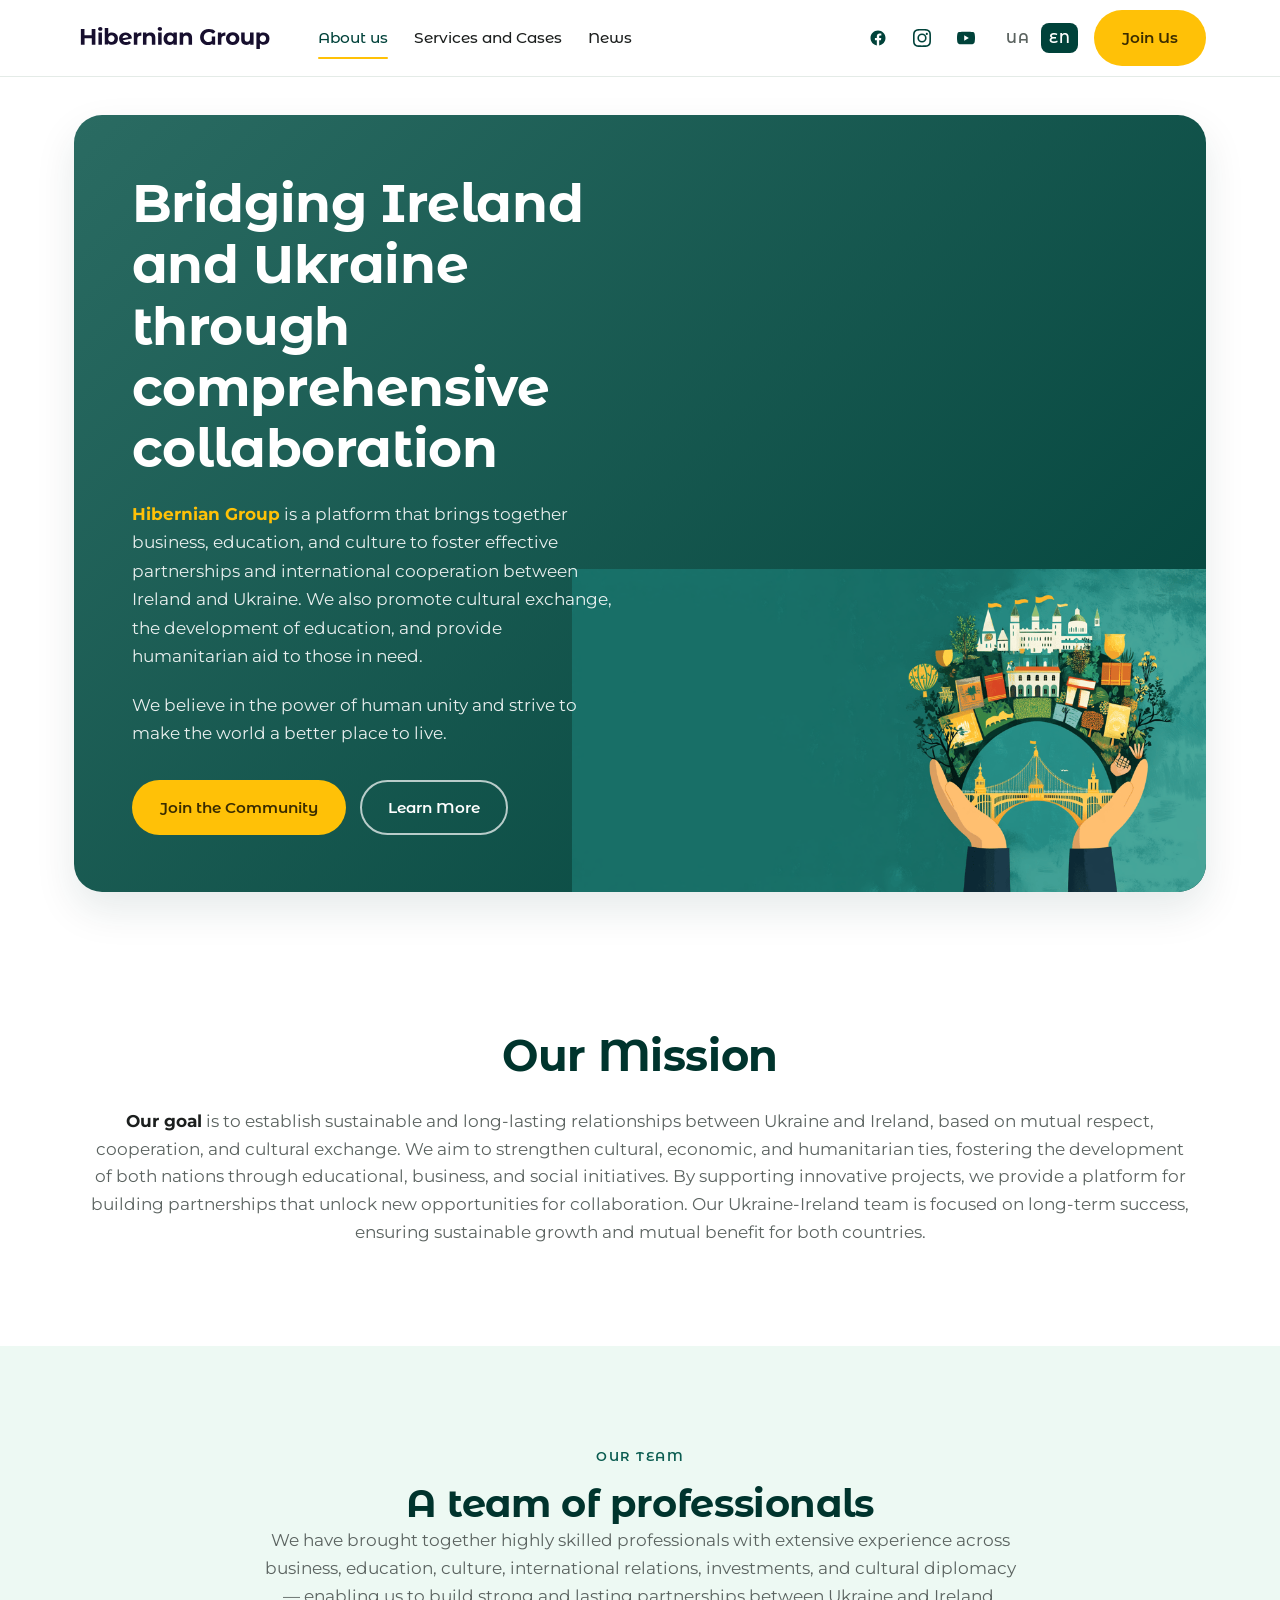
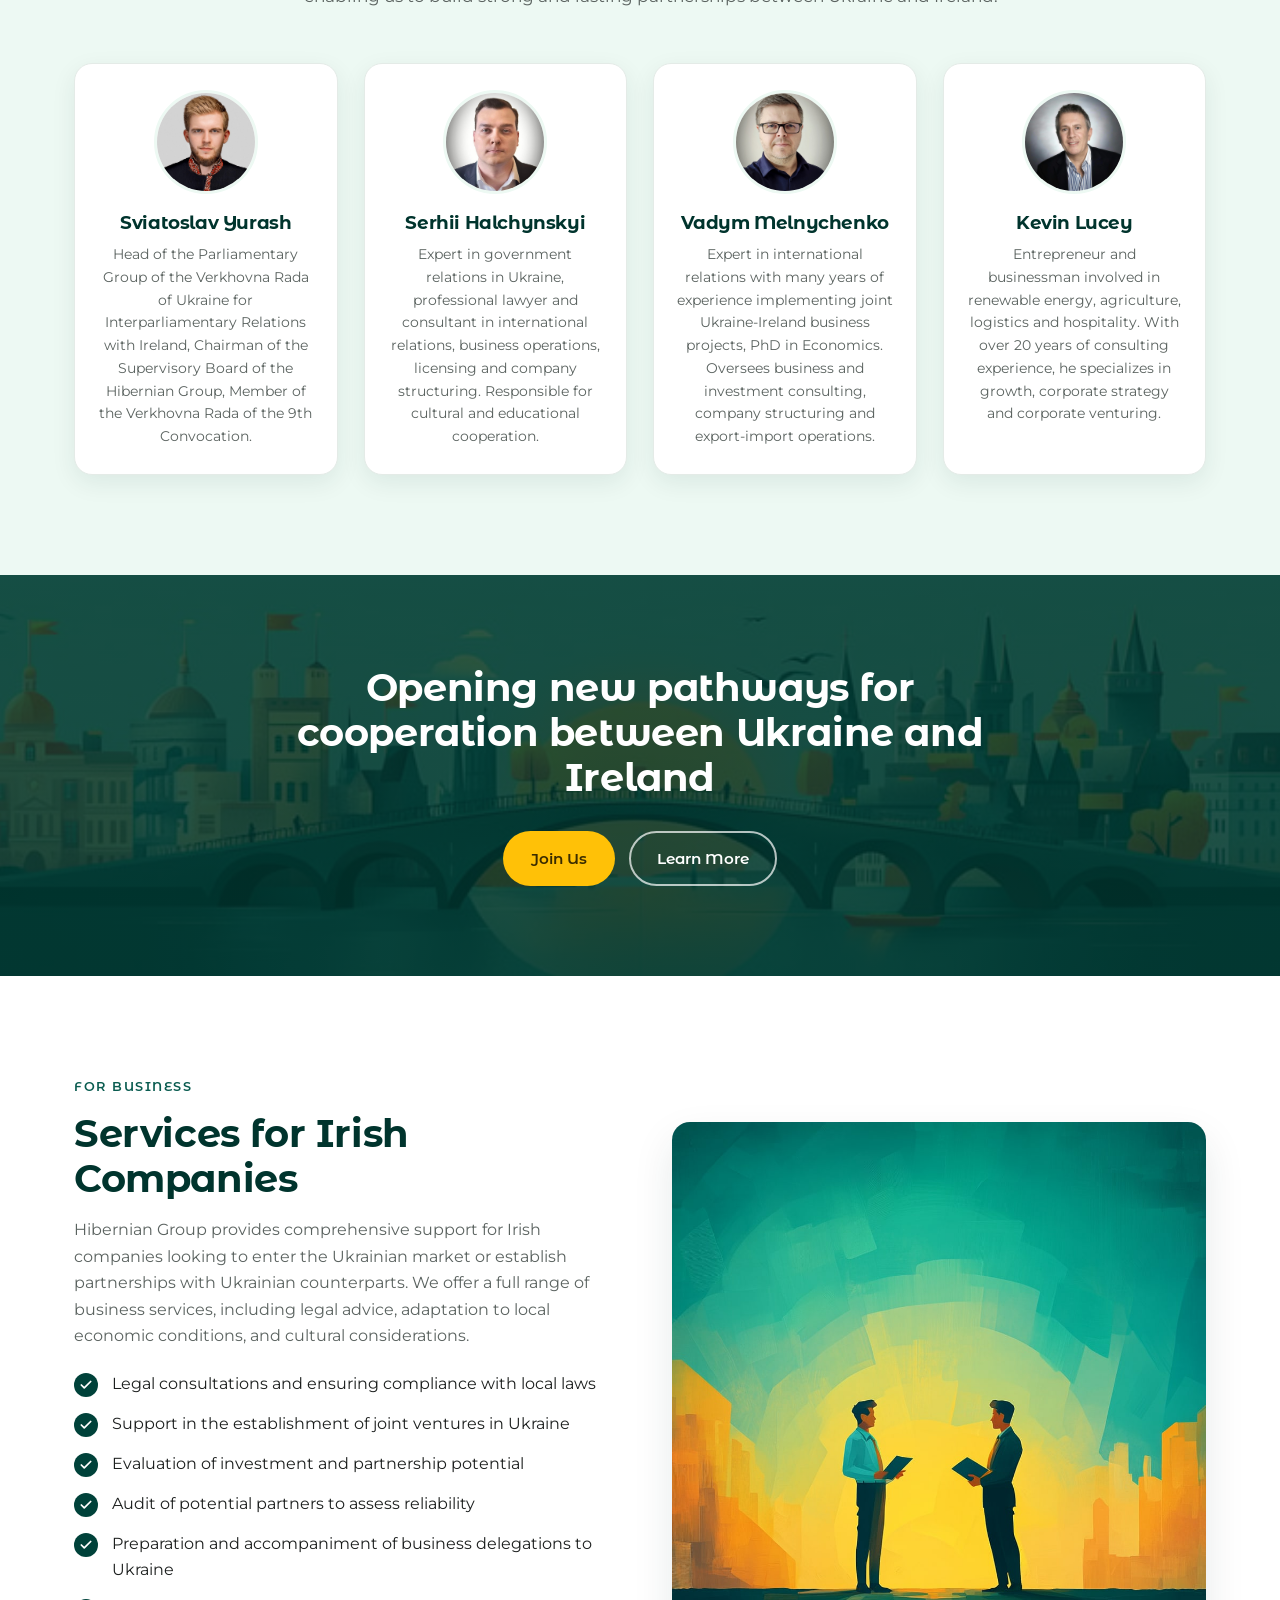
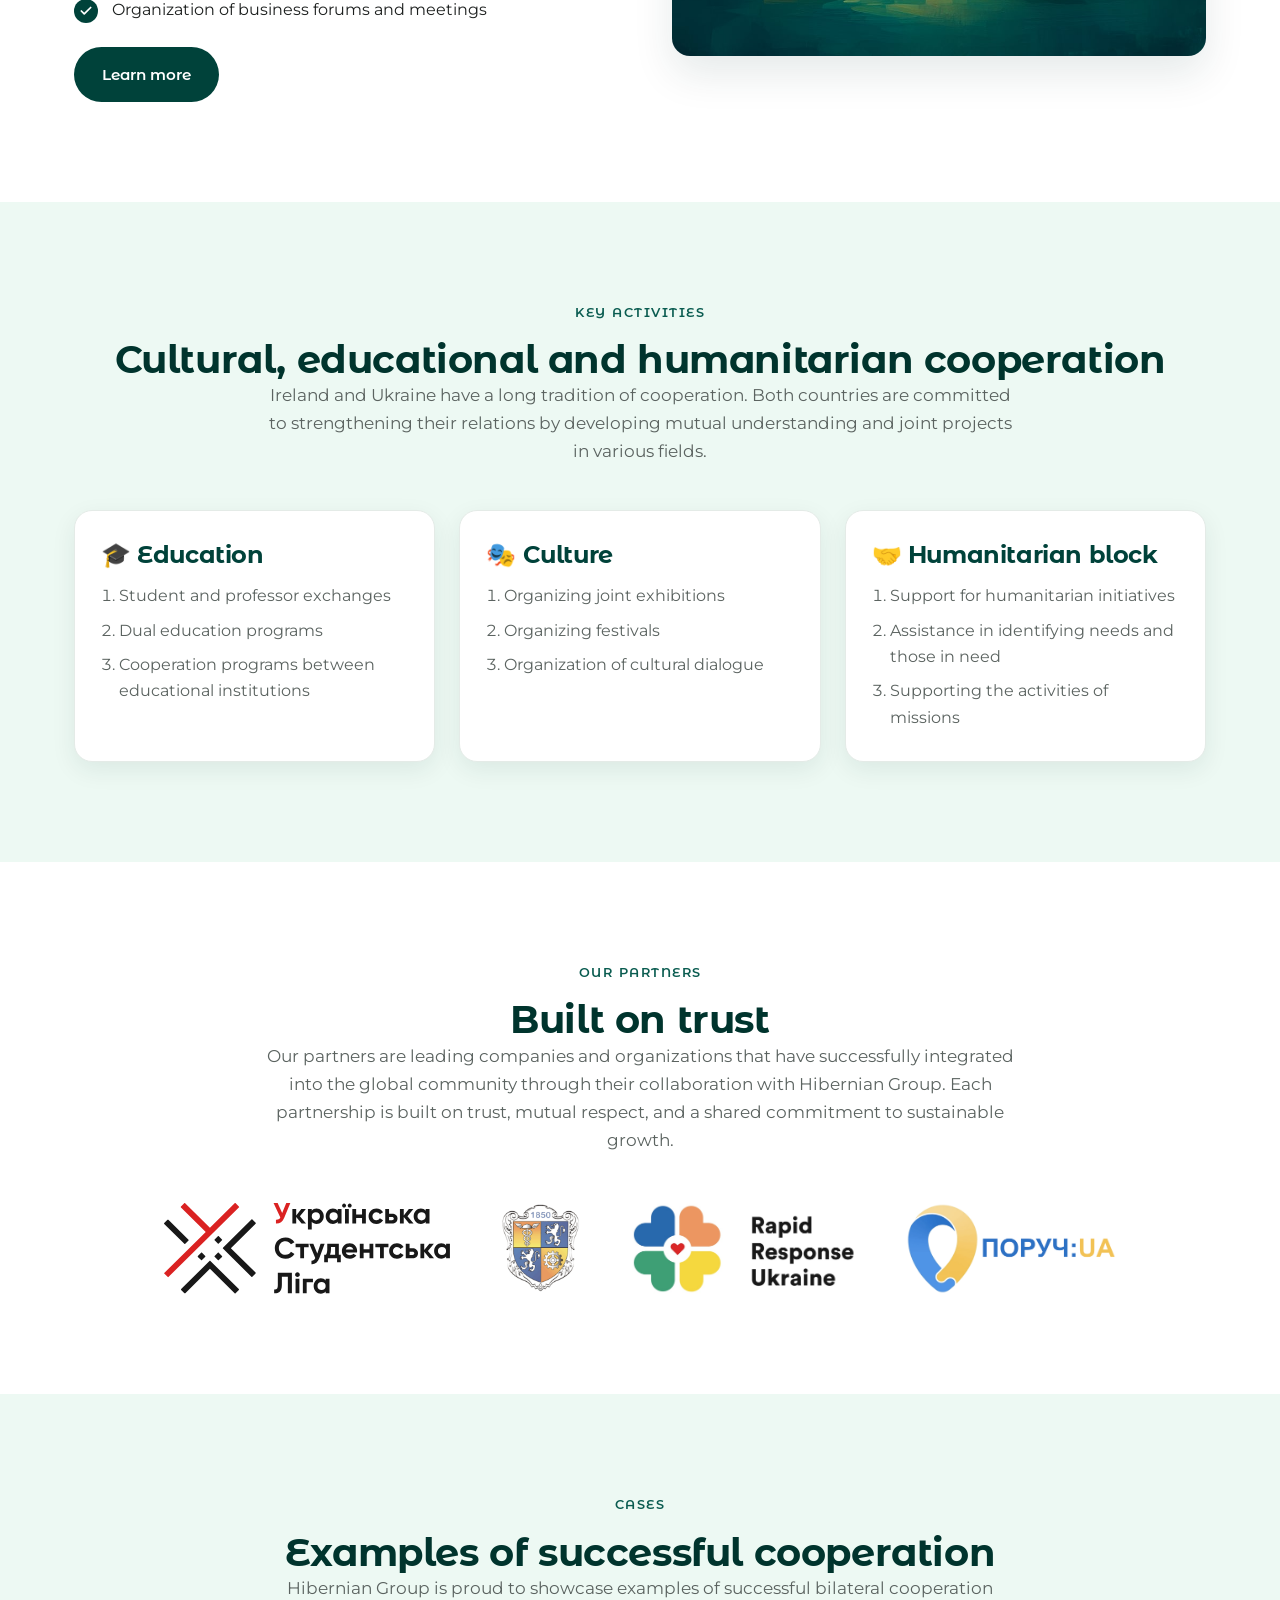
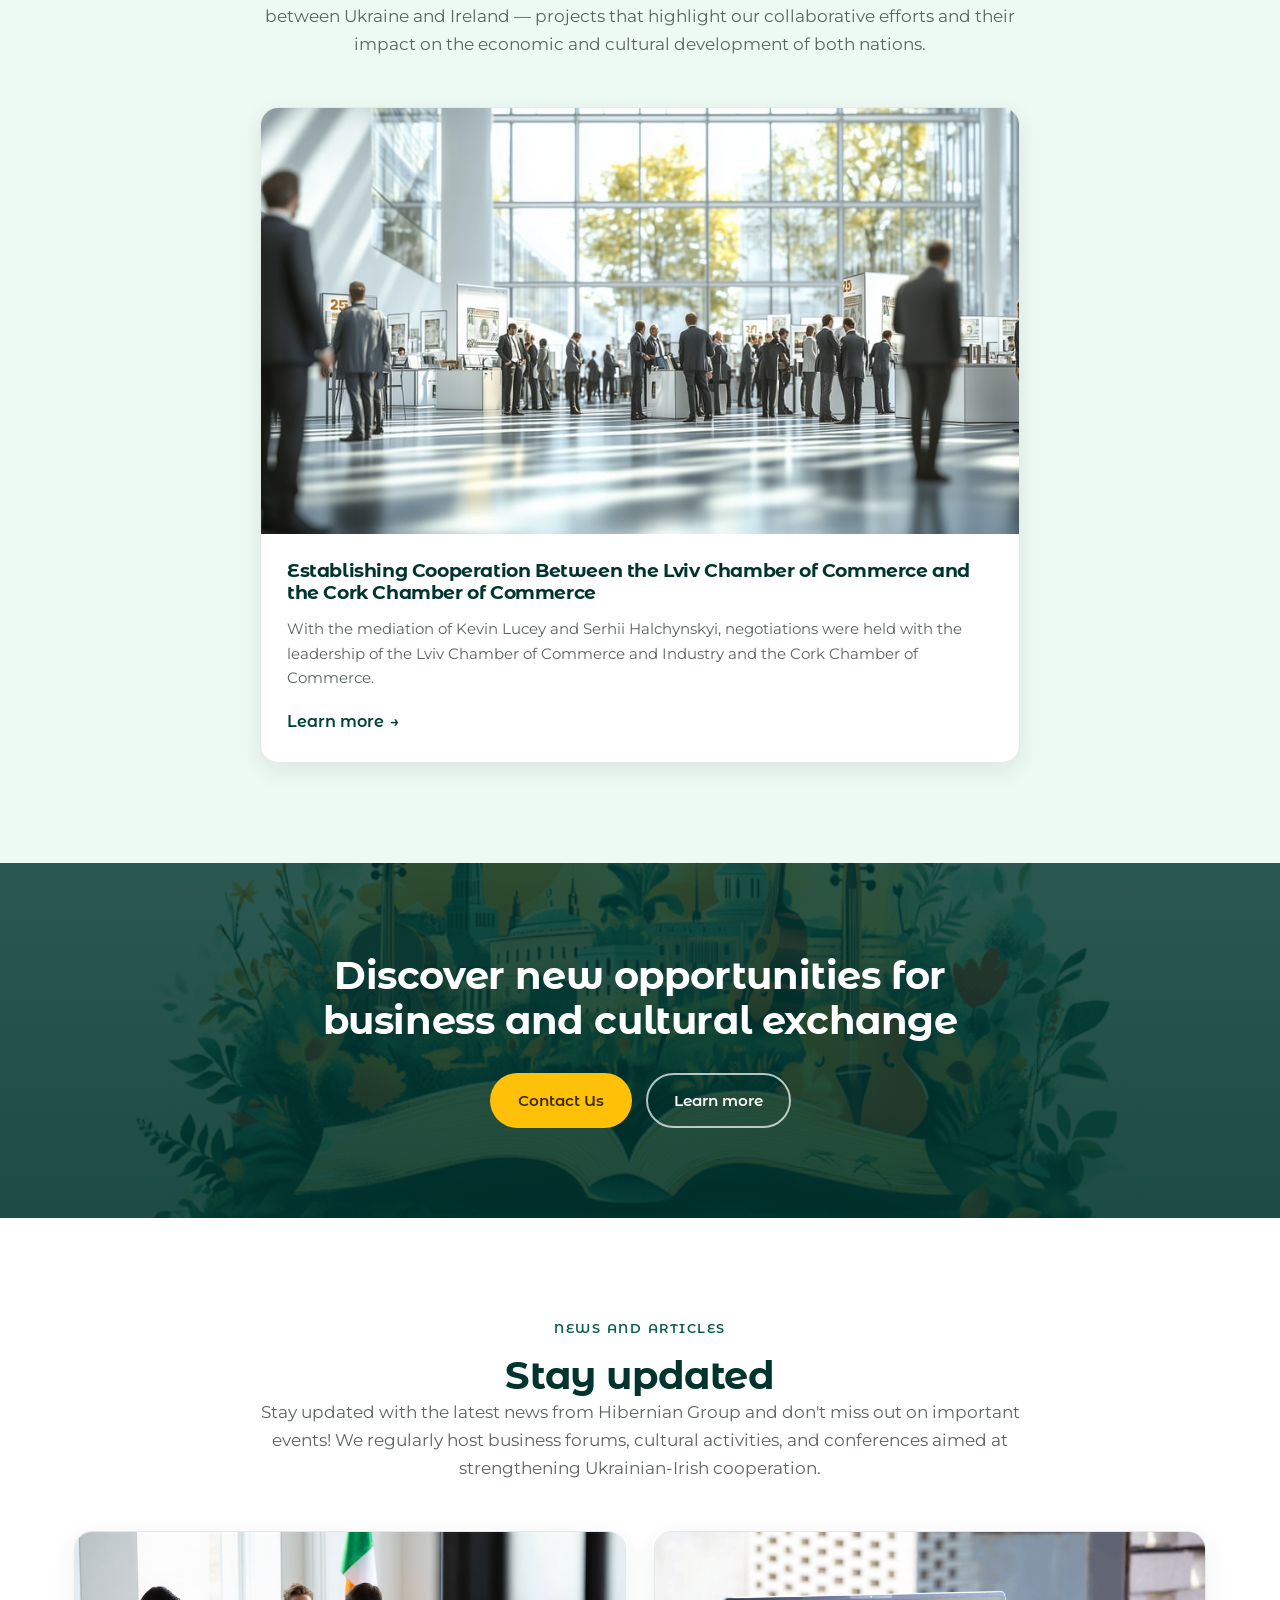
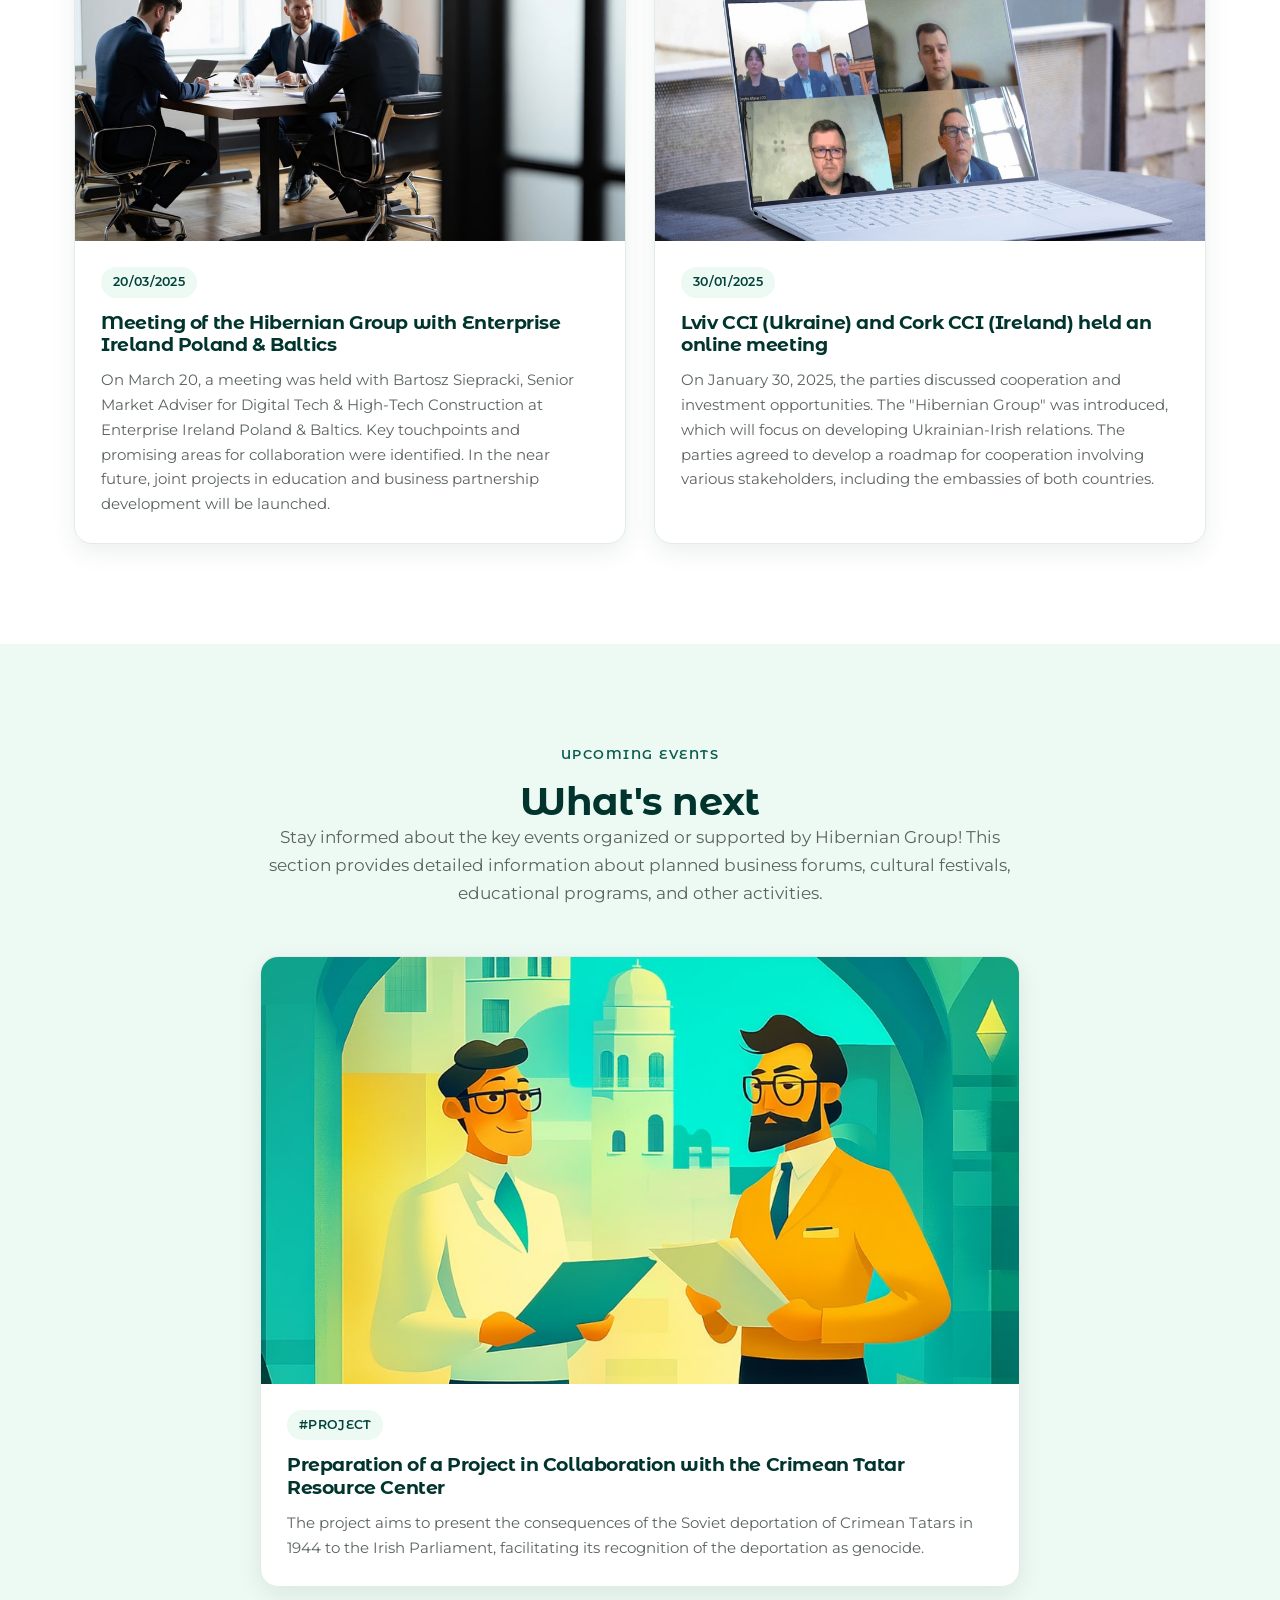
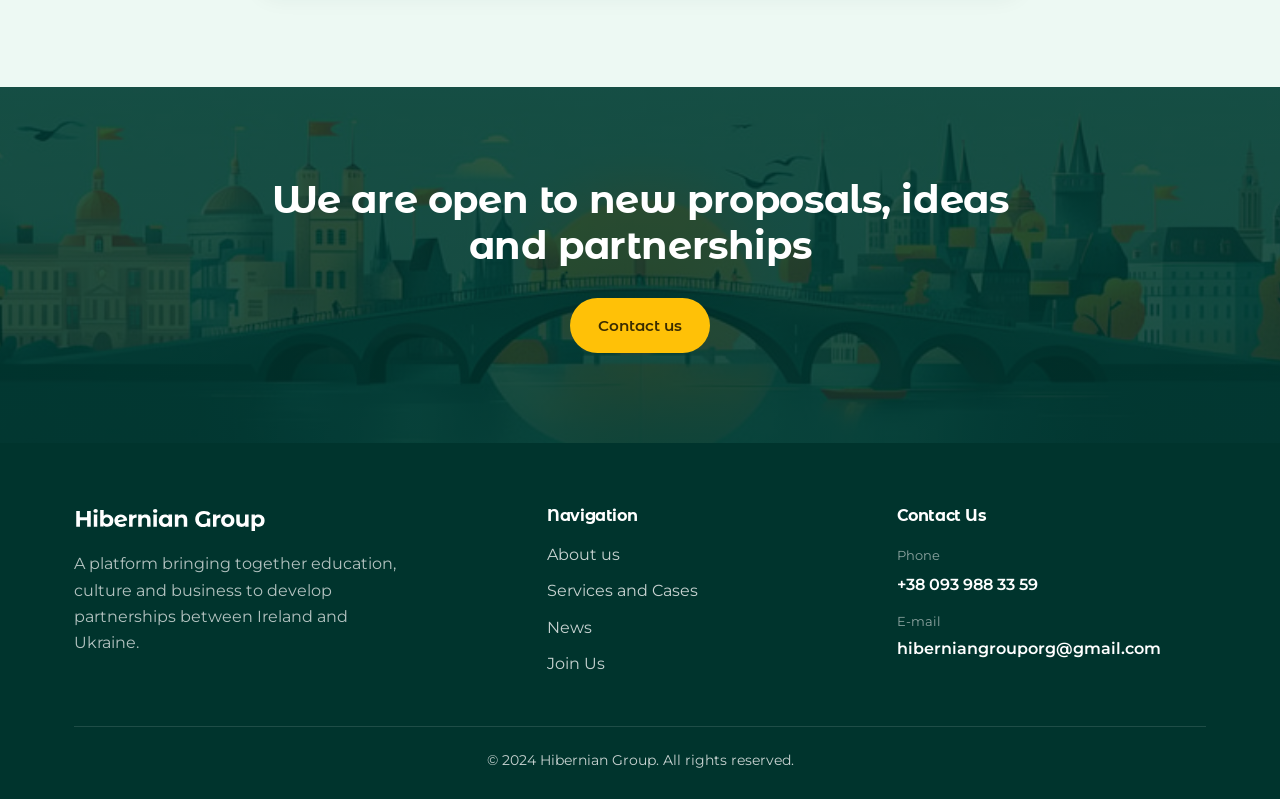
==== commit 524be85f: "Redesign hero as rounded card, add socials + News nav, fix mission - Hero is now a contained rounded" ====
--- a/en.html
+++ b/en.html
@@ -21,13 +21,19 @@
       <div class="nav-links">
         <a href="en.html" class="active">About us</a>
         <a href="poslugi-en.html">Services and Cases</a>
+        <a href="en.html#news">News</a>
       </div>
       <div class="nav-right">
+        <div class="socials" aria-label="Social media">
+          <a href="#" aria-label="Facebook"><svg viewBox="0 0 24 24"><path d="M22 12c0-5.52-4.48-10-10-10S2 6.48 2 12c0 4.99 3.66 9.13 8.44 9.88v-6.99H7.9V12h2.54V9.8c0-2.5 1.49-3.89 3.78-3.89 1.09 0 2.24.2 2.24.2v2.46h-1.26c-1.24 0-1.63.77-1.63 1.56V12h2.78l-.44 2.89h-2.34v6.99C18.34 21.13 22 16.99 22 12z"/></svg></a>
+          <a href="#" aria-label="Instagram"><svg viewBox="0 0 24 24"><path d="M12 2.16c3.2 0 3.58.01 4.85.07 1.17.05 1.8.25 2.23.41.56.22.96.48 1.38.9.42.42.68.82.9 1.38.16.42.36 1.06.41 2.23.06 1.27.07 1.65.07 4.85s-.01 3.58-.07 4.85c-.05 1.17-.25 1.8-.41 2.23-.22.56-.48.96-.9 1.38-.42.42-.82.68-1.38.9-.42.16-1.06.36-2.23.41-1.27.06-1.65.07-4.85.07s-3.58-.01-4.85-.07c-1.17-.05-1.8-.25-2.23-.41-.56-.22-.96-.48-1.38-.9-.42-.42-.68-.82-.9-1.38-.16-.42-.36-1.06-.41-2.23C2.17 15.58 2.16 15.2 2.16 12s.01-3.58.07-4.85c.05-1.17.25-1.8.41-2.23.22-.56.48-.96.9-1.38.42-.42.82-.68 1.38-.9.42-.16 1.06-.36 2.23-.41C8.42 2.17 8.8 2.16 12 2.16M12 0C8.74 0 8.33.01 7.05.07 5.78.13 4.9.33 4.14.63c-.79.31-1.46.72-2.12 1.38C1.36 2.67.95 3.34.63 4.14.33 4.9.13 5.78.07 7.05.01 8.33 0 8.74 0 12s.01 3.67.07 4.95c.06 1.27.26 2.15.56 2.91.31.8.72 1.47 1.38 2.13.66.66 1.33 1.07 2.12 1.38.76.3 1.64.5 2.91.56C8.33 23.99 8.74 24 12 24s3.67-.01 4.95-.07c1.27-.06 2.15-.26 2.91-.56.8-.31 1.47-.72 2.13-1.38.66-.66 1.07-1.33 1.38-2.13.3-.76.5-1.64.56-2.91.06-1.28.07-1.69.07-4.95s-.01-3.67-.07-4.95c-.06-1.27-.26-2.15-.56-2.91-.31-.8-.72-1.47-1.38-2.13-.66-.66-1.33-1.07-2.13-1.38-.76-.3-1.64-.5-2.91-.56C15.67.01 15.26 0 12 0zm0 5.84A6.16 6.16 0 1 0 18.16 12 6.16 6.16 0 0 0 12 5.84zm0 10.16A4 4 0 1 1 16 12a4 4 0 0 1-4 4zm6.41-10.85a1.44 1.44 0 1 0 1.44 1.44 1.44 1.44 0 0 0-1.44-1.44z"/></svg></a>
+          <a href="#" aria-label="YouTube"><svg viewBox="0 0 24 24"><path d="M23.5 6.2a3.02 3.02 0 0 0-2.12-2.14C19.5 3.55 12 3.55 12 3.55s-7.5 0-9.38.51A3.02 3.02 0 0 0 .5 6.2 31.6 31.6 0 0 0 0 12a31.6 31.6 0 0 0 .5 5.8 3.02 3.02 0 0 0 2.12 2.14c1.88.51 9.38.51 9.38.51s7.5 0 9.38-.51a3.02 3.02 0 0 0 2.12-2.14A31.6 31.6 0 0 0 24 12a31.6 31.6 0 0 0-.5-5.8zM9.6 15.6V8.4l6.2 3.6z"/></svg></a>
+        </div>
         <div class="lang">
           <a href="index.html">ua</a>
           <a href="en.html" class="active">en</a>
         </div>
-        <a href="https://forms.gle/8BbtrF5Wgb8C8Dcy5" target="_blank" rel="noopener" class="btn btn-primary">Join Us</a>
+        <a href="https://forms.gle/8BbtrF5Wgb8C8Dcy5" target="_blank" rel="noopener" class="btn btn-yellow">Join Us</a>
       </div>
       <button class="nav-toggle" id="navToggle" aria-label="Menu"><span></span><span></span><span></span></button>
     </nav>
@@ -37,31 +43,26 @@
 <!-- HERO -->
 <section class="hero">
   <div class="container">
-    <div class="hero-text">
-      <h1>Bridging Ireland and Ukraine through comprehensive collaboration</h1>
-      <p><strong class="hl">Hibernian Group</strong> is a platform that brings together business, education, and culture to foster effective partnerships and international cooperation between Ireland and Ukraine. We also promote cultural exchange, the development of education, and provide humanitarian aid to those in need.</p>
-      <p>We believe in the power of human unity and strive to make the world a better place to live.</p>
-      <div class="btn-row">
-        <a href="https://forms.gle/8BbtrF5Wgb8C8Dcy5" target="_blank" rel="noopener" class="btn btn-yellow">Join the Community</a>
-        <a href="poslugi-en.html" class="btn btn-outline-light">Learn More</a>
-      </div>
-    </div>
-    <div class="hero-img"><img src="img/hero.png" alt="Ireland and Ukraine"></div>
+    <div class="hero-card">
+      <div class="hero-text">
+        <h1>Bridging Ireland and Ukraine through comprehensive collaboration</h1>
+        <p><strong class="hl">Hibernian Group</strong> is a platform that brings together business, education, and culture to foster effective partnerships and international cooperation between Ireland and Ukraine. We also promote cultural exchange, the development of education, and provide humanitarian aid to those in need.</p>
+        <p>We believe in the power of human unity and strive to make the world a better place to live.</p>
+        <div class="btn-row">
+          <a href="https://forms.gle/8BbtrF5Wgb8C8Dcy5" target="_blank" rel="noopener" class="btn btn-yellow">Join the Community</a>
+          <a href="poslugi-en.html" class="btn btn-outline-light">Learn More</a>
+        </div>
+      </div>
+      <div class="hero-media"><img src="img/hero.png" alt="Ireland and Ukraine"></div>
+    </div>
   </div>
 </section>
 
 <!-- MISSION -->
-<section class="section">
-  <div class="container">
-    <div class="split">
-      <div class="split-media"><img src="img/hero.png" alt="Our Mission"></div>
-      <div class="split-body">
-        <div class="eyebrow">Our Mission</div>
-        <h2>Building sustainable, long-lasting relationships</h2>
-        <p>Our goal is to establish sustainable and long-lasting relationships between Ukraine and Ireland, based on mutual respect, cooperation, and cultural exchange. We aim to strengthen cultural, economic, and humanitarian ties, fostering the development of both nations through educational, business, and social initiatives.</p>
-        <p>By supporting innovative projects, we provide a platform for building partnerships that unlock new opportunities for collaboration. Our Ukraine-Ireland team is focused on long-term success, ensuring sustainable growth and mutual benefit for both countries.</p>
-      </div>
-    </div>
+<section class="section mission">
+  <div class="container">
+    <h2>Our Mission</h2>
+    <p class="mission-text"><strong>Our goal</strong> is to establish sustainable and long-lasting relationships between Ukraine and Ireland, based on mutual respect, cooperation, and cultural exchange. We aim to strengthen cultural, economic, and humanitarian ties, fostering the development of both nations through educational, business, and social initiatives. By supporting innovative projects, we provide a platform for building partnerships that unlock new opportunities for collaboration. Our Ukraine-Ireland team is focused on long-term success, ensuring sustainable growth and mutual benefit for both countries.</p>
   </div>
 </section>
 
@@ -192,7 +193,7 @@
         <div class="card-body">
           <h3>Establishing Cooperation Between the Lviv Chamber of Commerce and the Cork Chamber of Commerce</h3>
           <p>With the mediation of Kevin Lucey and Serhii Halchynskyi, negotiations were held with the leadership of the Lviv Chamber of Commerce and Industry and the Cork Chamber of Commerce.</p>
-          <a href="poslugi-en.html" class="more">Learn more</a>
+          <a href="https://drive.google.com/file/d/1KojA7nOxJ5LFIyeL2ZDcUjDuU2lwnVhG/view" target="_blank" rel="noopener" class="more">Learn more</a>
         </div>
       </article>
     </div>
@@ -211,7 +212,7 @@
 </section>
 
 <!-- NEWS -->
-<section class="section">
+<section class="section" id="news">
   <div class="container center">
     <div class="eyebrow">News and Articles</div>
     <h2>Stay updated</h2>
@@ -279,6 +280,7 @@
         <div class="footer-links">
           <a href="en.html">About us</a>
           <a href="poslugi-en.html">Services and Cases</a>
+          <a href="en.html#news">News</a>
           <a href="https://forms.gle/8BbtrF5Wgb8C8Dcy5" target="_blank" rel="noopener">Join Us</a>
         </div>
       </div>
--- a/css/style.css
+++ b/css/style.css
@@ -80,16 +80,31 @@
 .nav-toggle { display: none; background: none; border: 0; cursor: pointer; flex-direction: column; gap: 5px; padding: 6px; }
 .nav-toggle span { width: 24px; height: 2px; background: var(--green-900); border-radius: 2px; transition: .25s; }
 
-/* ---- hero ---- */
-.hero { position: relative; background: linear-gradient(135deg, var(--teal-600), var(--green-800)); color: #fff; overflow: hidden; }
-.hero .container { position: relative; z-index: 2; display: grid; grid-template-columns: 1fr 1fr; gap: 48px; align-items: center; min-height: 560px; padding-top: 60px; padding-bottom: 60px; }
+/* ---- hero (rounded card) ---- */
+.hero { background: #fff; padding: clamp(20px, 3vw, 40px) 0; }
+.hero-card { position: relative; overflow: hidden; border-radius: 28px; background: linear-gradient(135deg, var(--teal-600), var(--green-800)); color: #fff; display: grid; grid-template-columns: 1fr 1fr; gap: 40px; align-items: center; min-height: 520px; padding: clamp(34px, 4.5vw, 64px); box-shadow: var(--shadow); }
+.hero-card.single { grid-template-columns: 1fr; text-align: center; min-height: 360px; }
 .hero h1 { color: #fff; }
-.hero p { color: rgba(255,255,255,.88); font-size: 1.1rem; margin-top: 20px; }
+.hero p { color: rgba(255,255,255,.9); font-size: 1.08rem; margin-top: 20px; }
 .hero .hl { color: var(--yellow); font-weight: 700; }
 .hero .btn-row { margin-top: 32px; }
-.hero-img { position: absolute; top: 0; right: 0; bottom: 0; width: 50vw; z-index: 1; }
-.hero-img img { width: 100%; height: 100%; object-fit: cover; object-position: center; }
+.hero-card.single .btn-row { justify-content: center; }
+.hero-media { position: absolute; right: 0; bottom: 0; top: 8%; width: 56%; z-index: 1; }
+.hero-media img { width: 100%; height: 100%; object-fit: contain; object-position: right bottom; }
+.hero-text { position: relative; z-index: 2; }
 .btn-row { display: flex; gap: 14px; flex-wrap: wrap; }
+
+/* ---- socials in header ---- */
+.socials { display: flex; align-items: center; gap: 12px; }
+.socials a { width: 32px; height: 32px; display: grid; place-items: center; color: var(--green-800); transition: color .2s, transform .2s; }
+.socials a:hover { color: var(--yellow); transform: translateY(-2px); }
+.socials svg { width: 18px; height: 18px; fill: currentColor; }
+
+/* ---- mission (centered) ---- */
+.mission { text-align: center; }
+.mission h2 { font-size: clamp(1.9rem, 3.6vw, 2.7rem); }
+.mission-text { max-width: 1100px; margin: 26px auto 0; color: var(--muted); font-size: 1.05rem; }
+.mission-text strong { color: var(--ink); }
 
 /* ---- split rows ---- */
 .split { display: grid; grid-template-columns: 1fr 1fr; gap: clamp(32px, 5vw, 72px); align-items: center; }
@@ -184,11 +199,12 @@
   .nav-links, .nav-right .btn { display: none; }
   .nav-toggle { display: flex; }
   .nav.open .nav-links { display: flex; position: absolute; top: 76px; left: 0; right: 0; flex-direction: column; background: #fff; padding: 18px 24px; border-bottom: 1px solid var(--line); margin: 0; gap: 14px; box-shadow: var(--shadow-sm); }
-  .hero .container, .split { grid-template-columns: 1fr; }
-  .hero .container { text-align: center; min-height: 0; }
+  .hero-card, .split { grid-template-columns: 1fr; }
+  .hero-card { text-align: center; min-height: 0; gap: 24px; }
   .hero .btn-row { justify-content: center; }
-  .hero-img { position: static; width: 100%; max-width: 460px; margin: 0 auto; order: -1; border-radius: var(--radius); overflow: hidden; }
-  .hero-img img { height: auto; }
+  .hero-media { position: static; width: 100%; max-width: 420px; margin: 0 auto; order: -1; }
+  .hero-media img { height: auto; }
+  .socials { display: none; }
   .split.reverse .split-media { order: 0; }
   .team-grid { grid-template-columns: repeat(2, 1fr); }
   .activities { grid-template-columns: 1fr; }
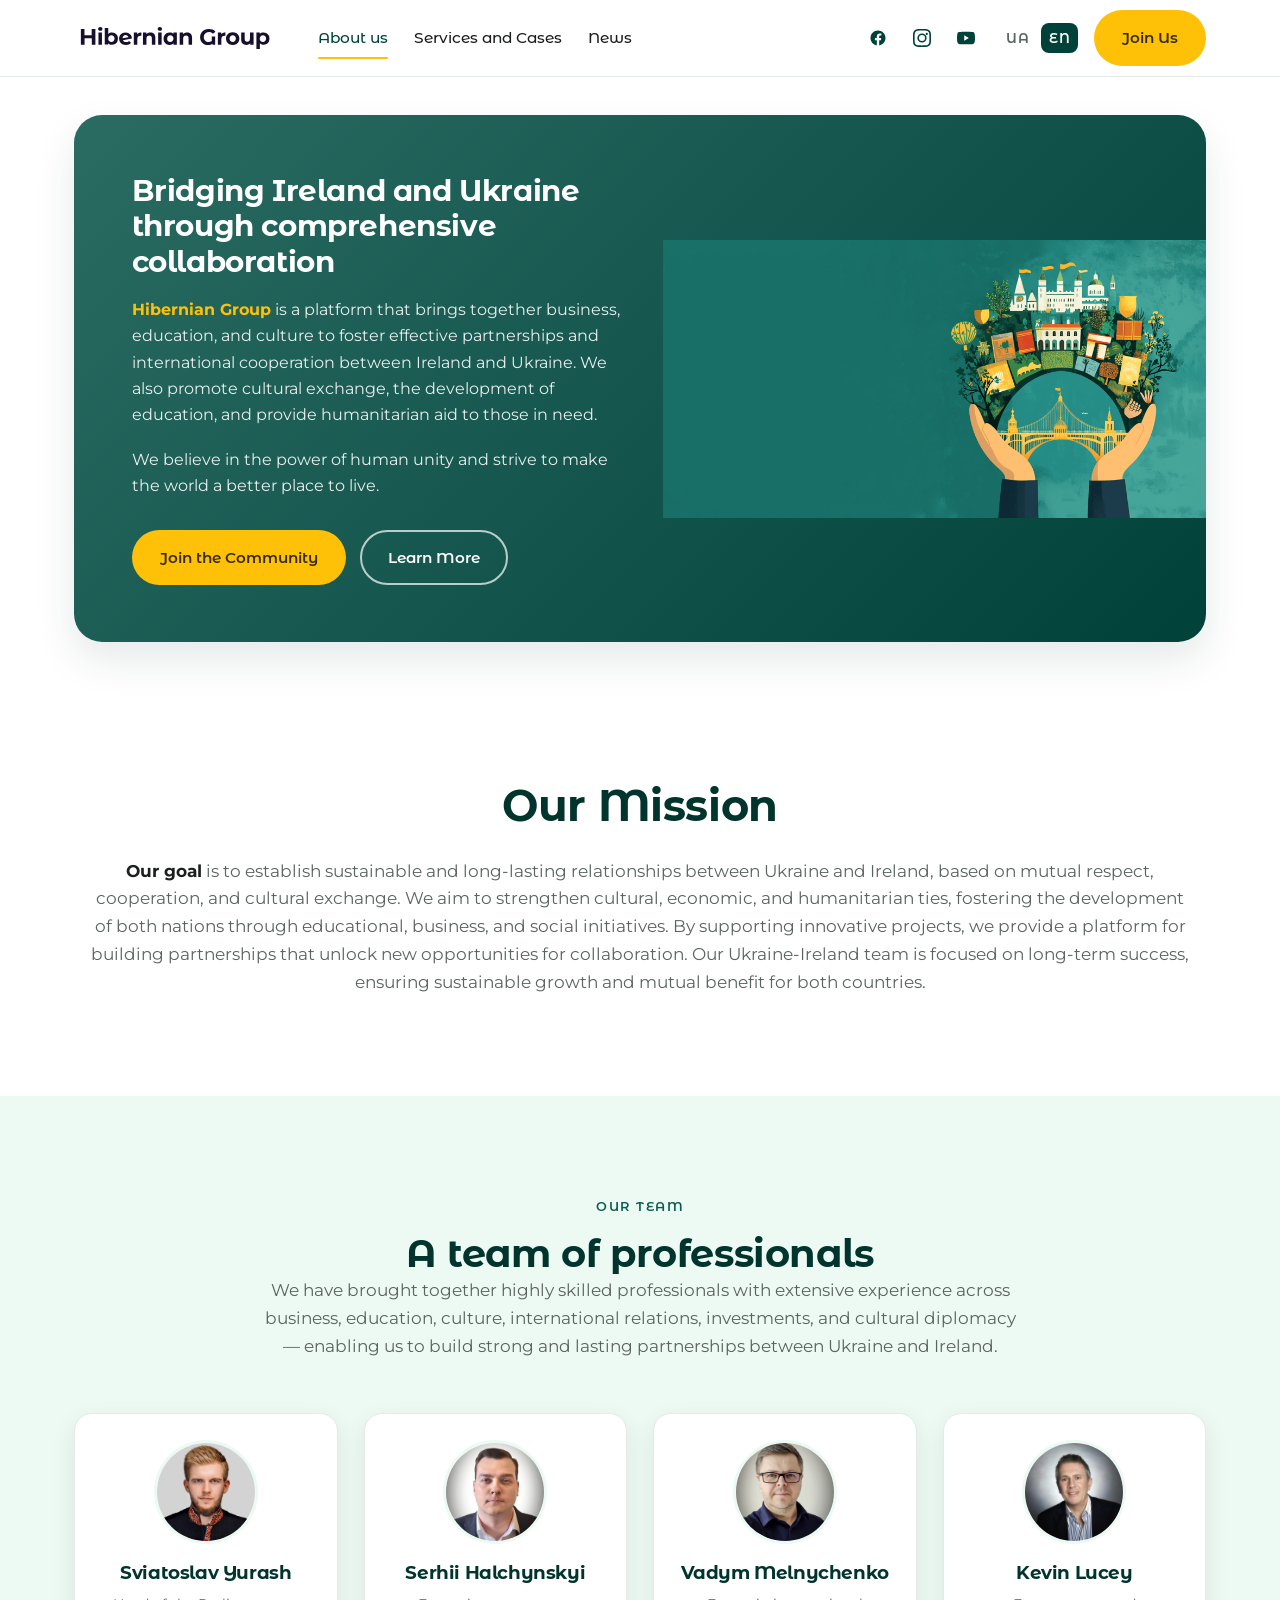
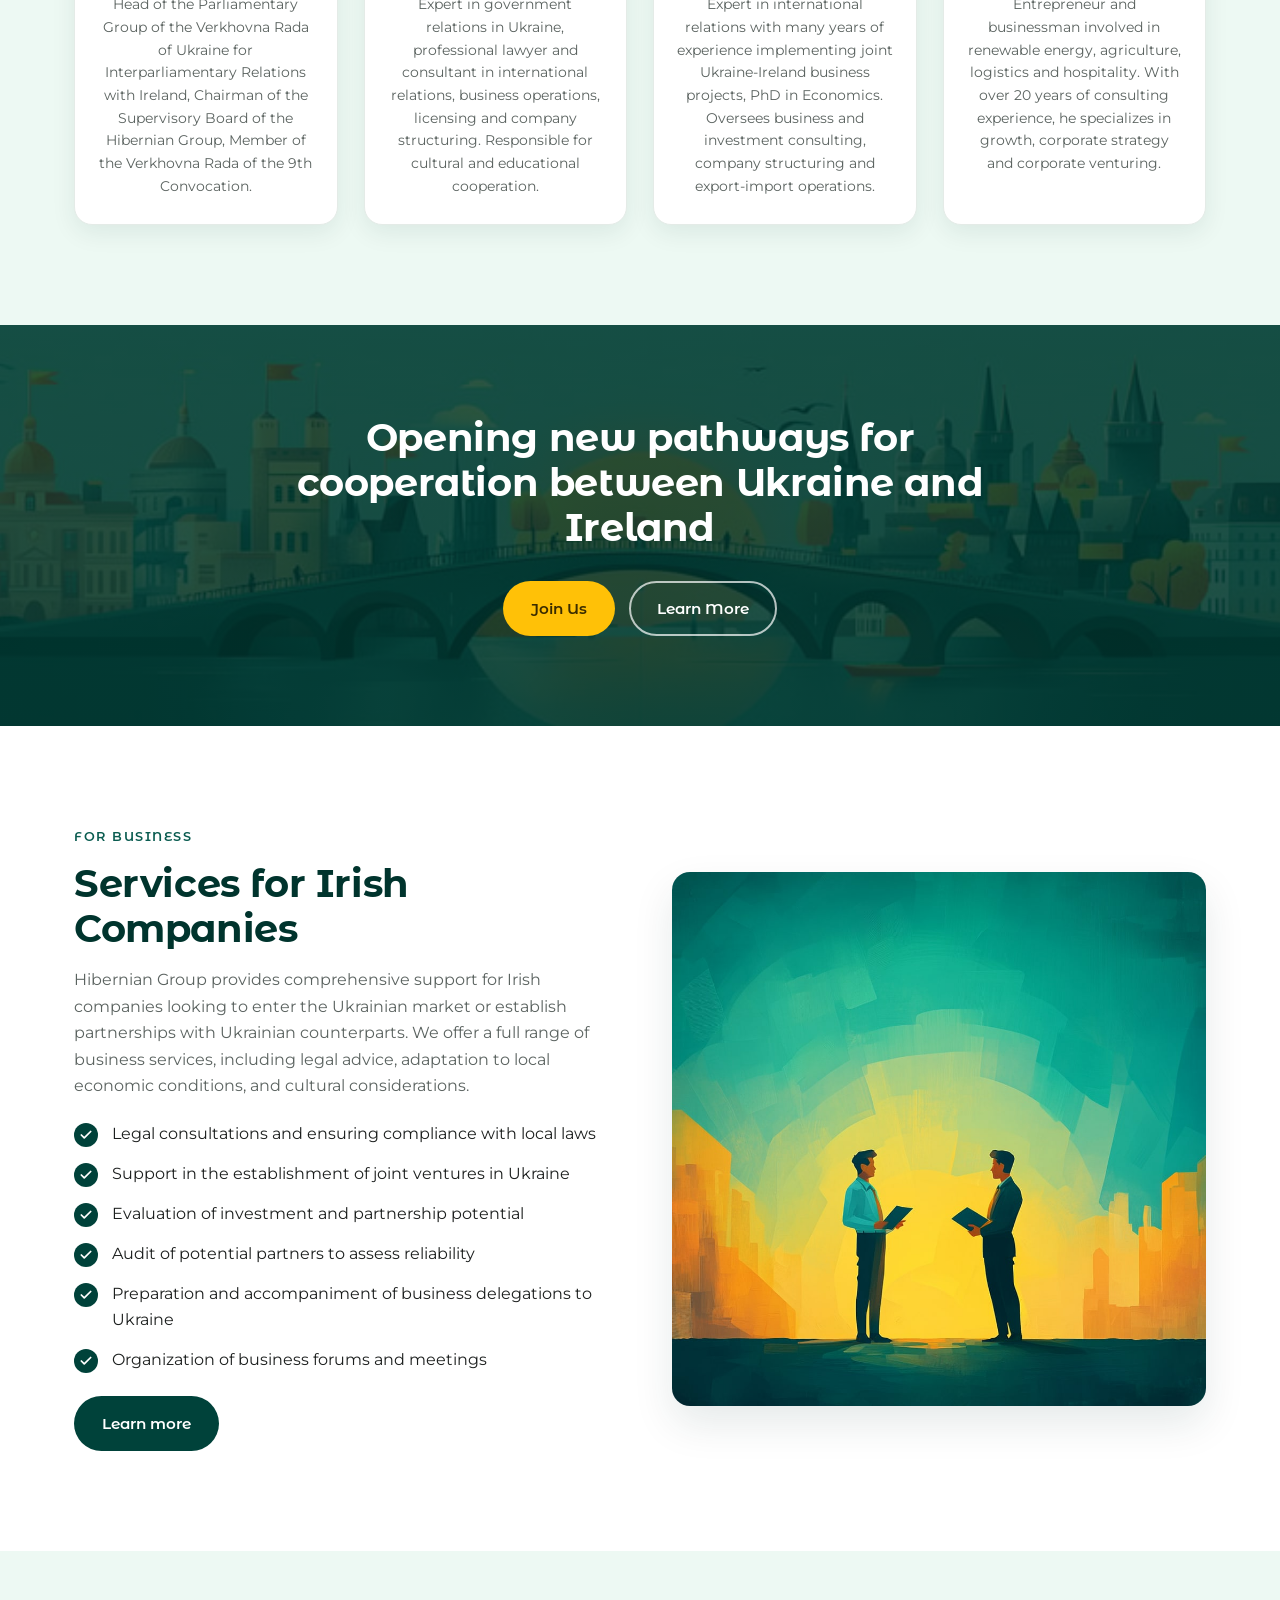
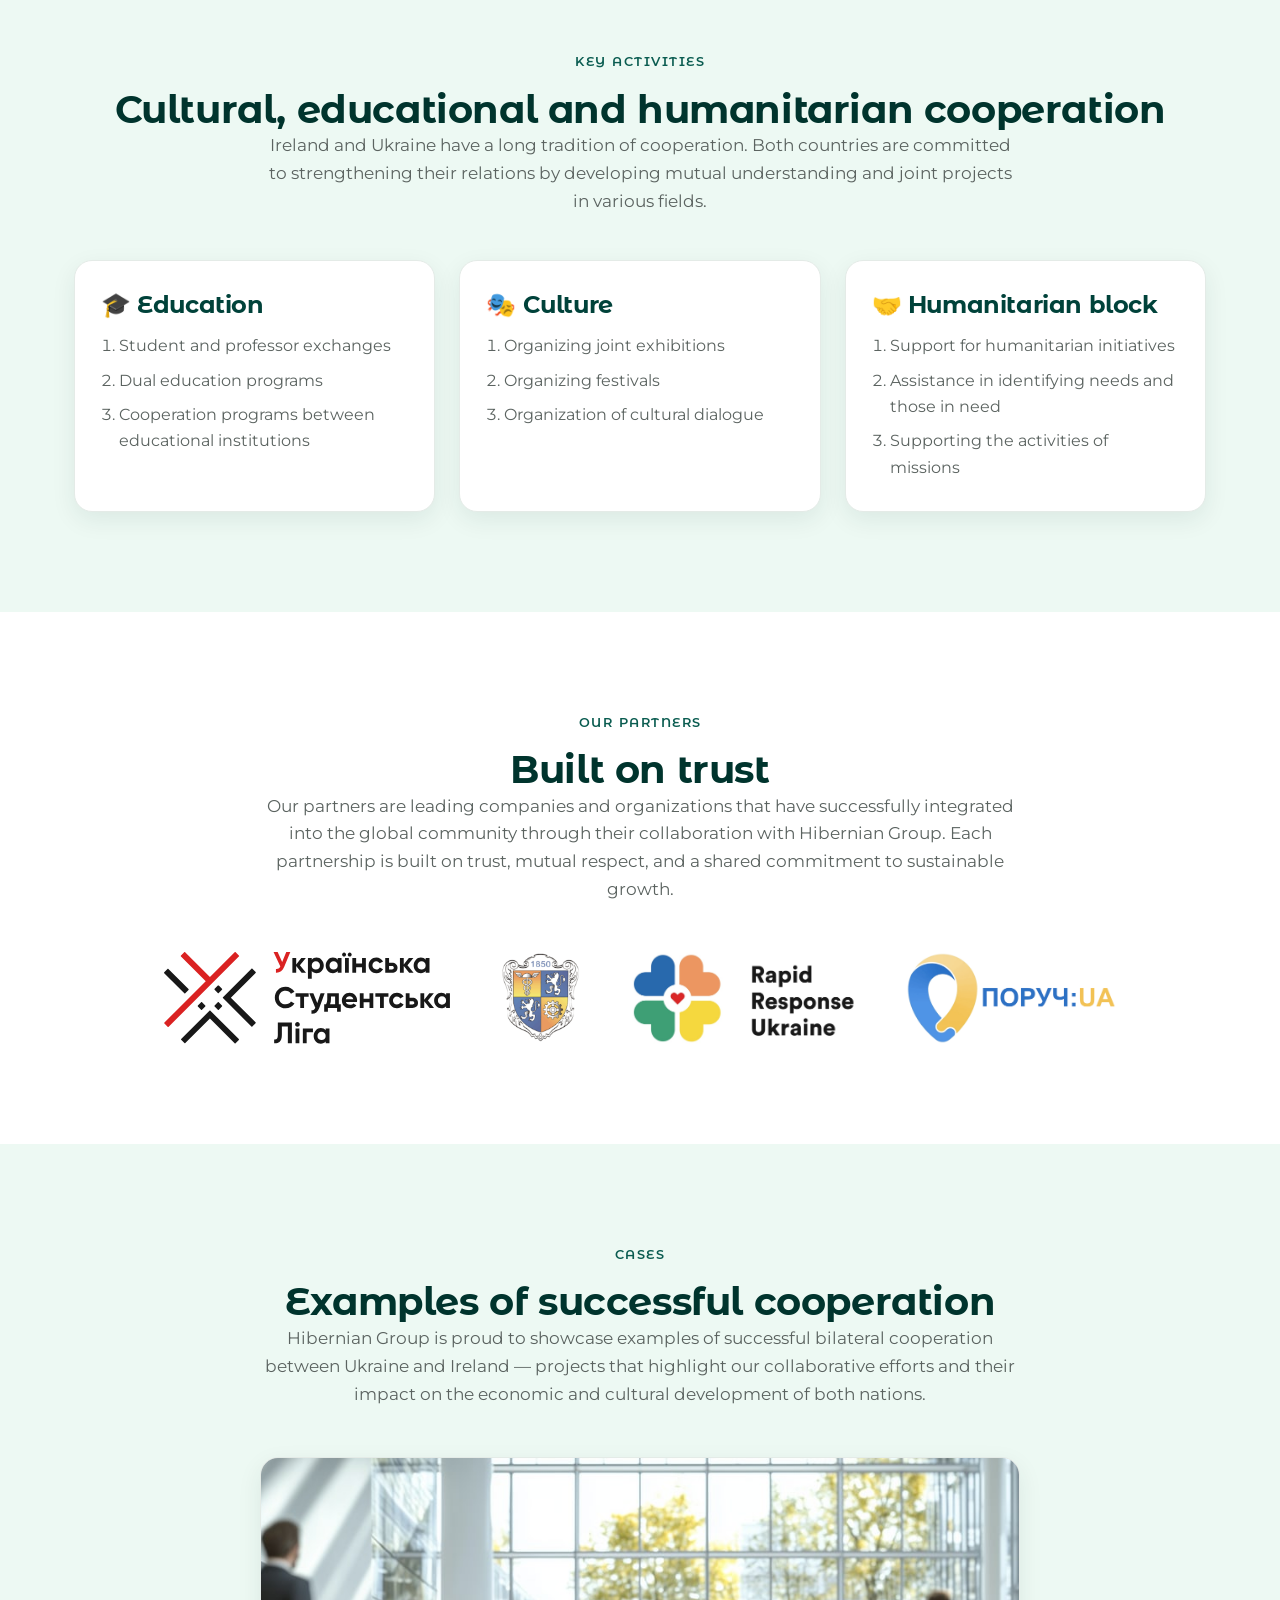
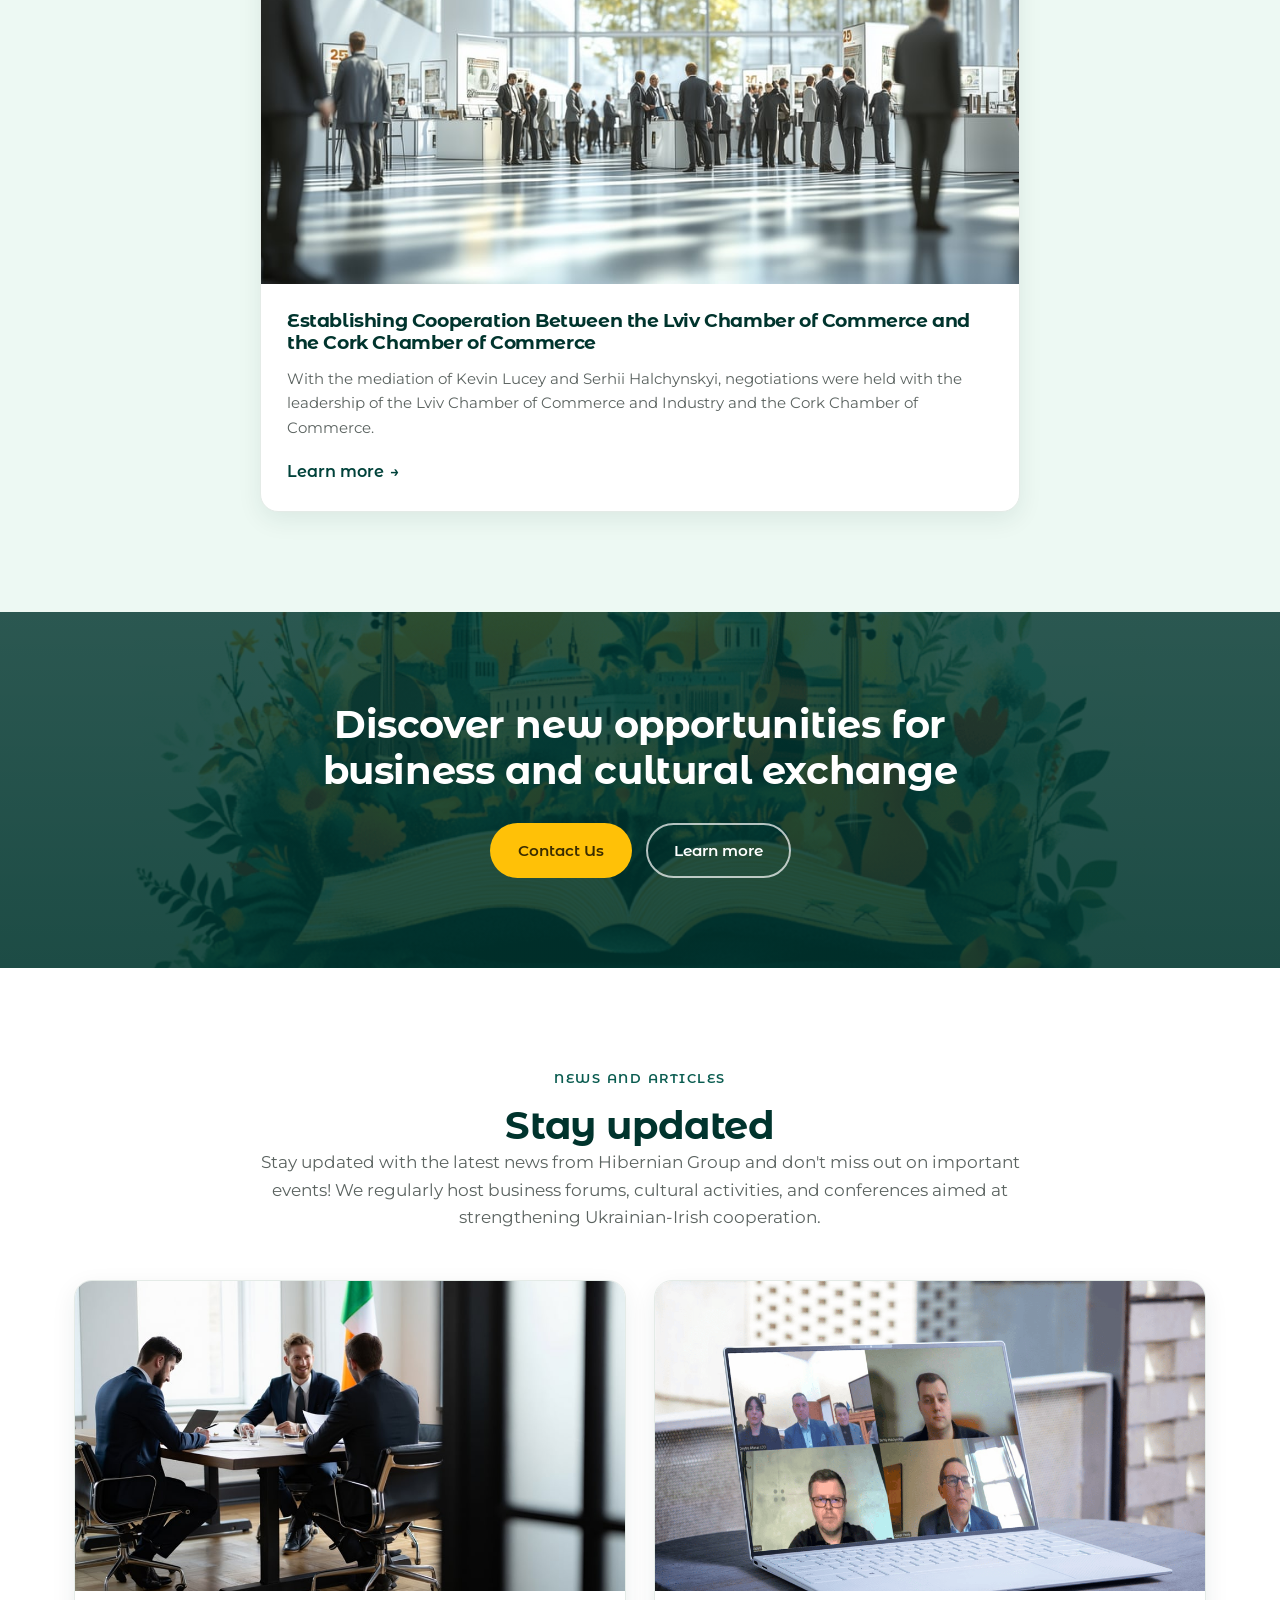
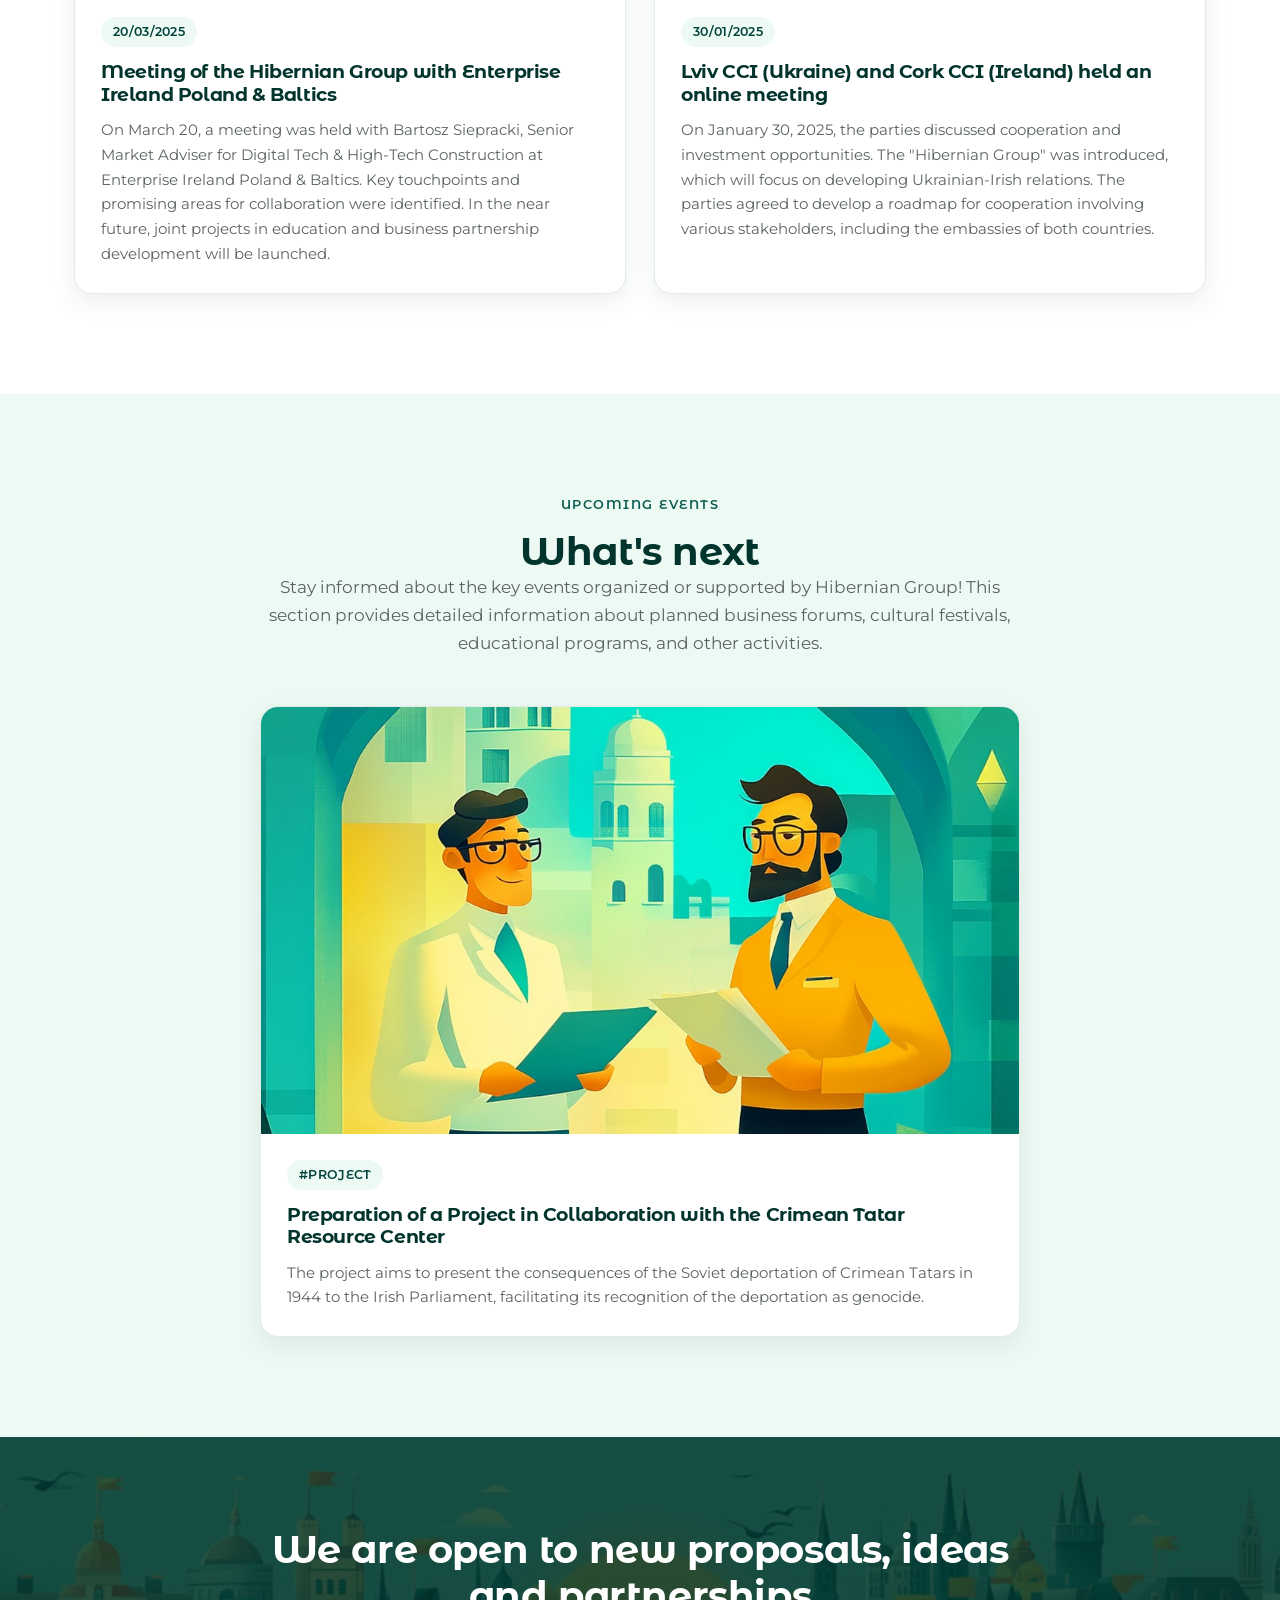
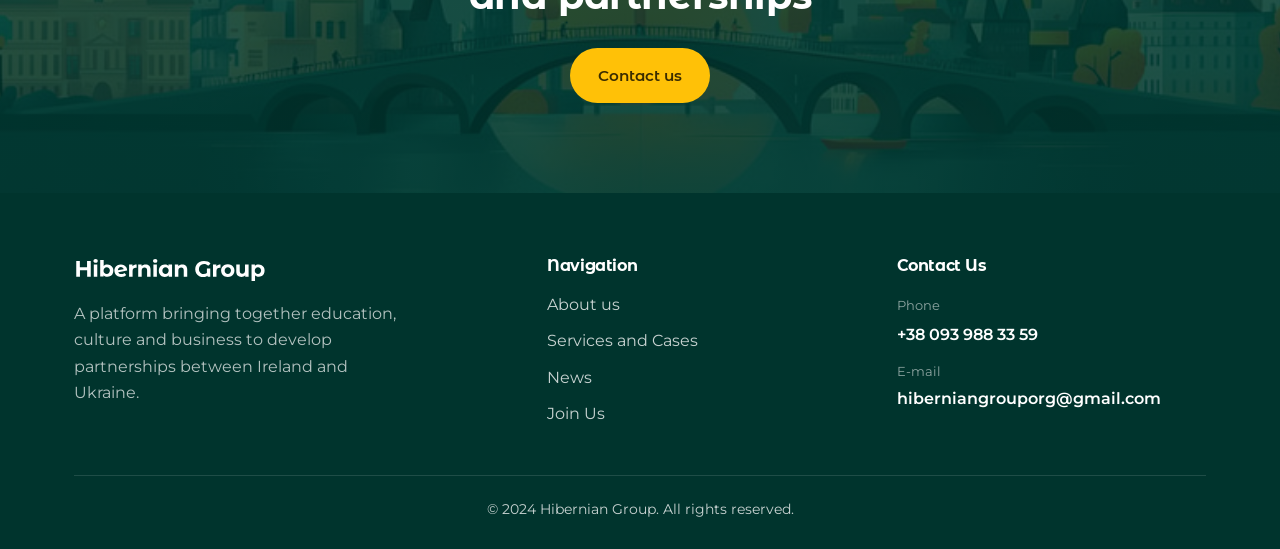
==== commit be9ae130: "Mobile adaptation, hero sizing fix, clickable news title, custom domain - Fix desktop hero: smaller " ====
--- a/en.html
+++ b/en.html
@@ -230,7 +230,7 @@
         <div class="card-media"><img src="img/news-lviv-cork.png" alt="Lviv CCI and Cork CCI online meeting"></div>
         <div class="card-body">
           <span class="badge">30/01/2025</span>
-          <h3>Lviv CCI (Ukraine) and Cork CCI (Ireland) held an online meeting</h3>
+          <h3><a href="https://drive.google.com/file/d/1KojA7nOxJ5LFIyeL2ZDcUjDuU2lwnVhG/view" target="_blank" rel="noopener">Lviv CCI (Ukraine) and Cork CCI (Ireland) held an online meeting</a></h3>
           <p>On January 30, 2025, the parties discussed cooperation and investment opportunities. The "Hibernian Group" was introduced, which will focus on developing Ukrainian-Irish relations. The parties agreed to develop a roadmap for cooperation involving various stakeholders, including the embassies of both countries.</p>
         </div>
       </article>
--- a/css/style.css
+++ b/css/style.css
@@ -84,13 +84,13 @@
 .hero { background: #fff; padding: clamp(20px, 3vw, 40px) 0; }
 .hero-card { position: relative; overflow: hidden; border-radius: 28px; background: linear-gradient(135deg, var(--teal-600), var(--green-800)); color: #fff; display: grid; grid-template-columns: 1fr 1fr; gap: 40px; align-items: center; min-height: 520px; padding: clamp(34px, 4.5vw, 64px); box-shadow: var(--shadow); }
 .hero-card.single { grid-template-columns: 1fr; text-align: center; min-height: 360px; }
-.hero h1 { color: #fff; }
-.hero p { color: rgba(255,255,255,.9); font-size: 1.08rem; margin-top: 20px; }
+.hero h1 { color: #fff; font-size: clamp(1.7rem, 2.3vw, 2.4rem); line-height: 1.2; }
+.hero p { color: rgba(255,255,255,.9); font-size: 1rem; margin-top: 18px; }
 .hero .hl { color: var(--yellow); font-weight: 700; }
-.hero .btn-row { margin-top: 32px; }
+.hero .btn-row { margin-top: 30px; }
 .hero-card.single .btn-row { justify-content: center; }
-.hero-media { position: absolute; right: 0; bottom: 0; top: 8%; width: 56%; z-index: 1; }
-.hero-media img { width: 100%; height: 100%; object-fit: contain; object-position: right bottom; }
+.hero-media { position: absolute; right: 0; top: 0; bottom: 0; width: 48%; z-index: 1; }
+.hero-media img { width: 100%; height: 100%; object-fit: contain; object-position: center right; }
 .hero-text { position: relative; z-index: 2; }
 .btn-row { display: flex; gap: 14px; flex-wrap: wrap; }
 
@@ -149,6 +149,8 @@
 .card-body { padding: 26px; flex: 1; display: flex; flex-direction: column; }
 .badge { align-self: flex-start; background: var(--green-50); color: var(--green-800); font-family: var(--font-head); font-weight: 600; font-size: .78rem; padding: 5px 12px; border-radius: 999px; margin-bottom: 14px; letter-spacing: .3px; }
 .card-body h3 { font-size: 1.18rem; }
+.card-body h3 a { color: inherit; transition: color .2s; }
+.card-body h3 a:hover { color: var(--green-700); text-decoration: underline; }
 .card-body p { margin-top: 12px; font-size: .94rem; }
 .card-body .more { margin-top: auto; padding-top: 18px; font-family: var(--font-head); font-weight: 600; color: var(--green-800); display: inline-flex; align-items: center; gap: 6px; }
 .card-body .more::after { content: "→"; transition: transform .2s; }
@@ -195,23 +197,55 @@
 .footer-bottom { border-top: 1px solid rgba(255,255,255,.12); margin-top: 48px; padding-top: 22px; font-size: .85rem; text-align: center; }
 
 /* ---- responsive ---- */
-@media (max-width: 900px) {
-  .nav-links, .nav-right .btn { display: none; }
-  .nav-toggle { display: flex; }
-  .nav.open .nav-links { display: flex; position: absolute; top: 76px; left: 0; right: 0; flex-direction: column; background: #fff; padding: 18px 24px; border-bottom: 1px solid var(--line); margin: 0; gap: 14px; box-shadow: var(--shadow-sm); }
+@media (max-width: 980px) {
+  /* --- mobile header / burger menu --- */
+  .site-header { background: #fff; }
+  .nav { min-height: 64px; height: auto; flex-wrap: wrap; align-items: center; }
+  .nav.open { padding-bottom: 10px; box-shadow: var(--shadow-sm); }
+  .nav-toggle { display: flex; margin-left: auto; }
+  .nav-links, .nav-right { display: none; }
+  .nav.open .nav-links,
+  .nav.open .nav-right {
+    display: flex; flex-direction: column; align-items: flex-start;
+    flex-basis: 100%; width: 100%; margin: 0; gap: 16px; padding: 4px 2px;
+  }
+  .nav.open .nav-links { margin-top: 8px; padding-top: 14px; border-top: 1px solid var(--line); }
+  .nav.open .nav-right { padding-bottom: 14px; }
+  .nav.open .nav-links a { font-size: 1.05rem; }
+  .nav.open .nav-right { margin-left: 0; }
+  .nav.open .nav-right .socials { display: flex; }
+  .nav.open .nav-right .lang { font-size: 1rem; }
+  .nav.open .nav-right .btn { display: inline-flex; width: 100%; justify-content: center; }
+  .nav.open .nav-toggle span:nth-child(1) { transform: translateY(7px) rotate(45deg); }
+  .nav.open .nav-toggle span:nth-child(2) { opacity: 0; }
+  .nav.open .nav-toggle span:nth-child(3) { transform: translateY(-7px) rotate(-45deg); }
+
+  /* --- hero stacks --- */
   .hero-card, .split { grid-template-columns: 1fr; }
-  .hero-card { text-align: center; min-height: 0; gap: 24px; }
+  .hero-card { text-align: center; min-height: 0; gap: 18px; }
+  .hero h1 { font-size: clamp(1.55rem, 6vw, 2.1rem); }
   .hero .btn-row { justify-content: center; }
-  .hero-media { position: static; width: 100%; max-width: 420px; margin: 0 auto; order: -1; }
+  .hero-media { position: static; width: 100%; max-width: 440px; margin: 0 auto; order: -1; }
   .hero-media img { height: auto; }
-  .socials { display: none; }
+
+  /* --- layout grids collapse --- */
   .split.reverse .split-media { order: 0; }
   .team-grid { grid-template-columns: repeat(2, 1fr); }
   .activities { grid-template-columns: 1fr; }
   .cards, .reviews { grid-template-columns: 1fr; }
   .footer-grid { grid-template-columns: 1fr; gap: 32px; }
 }
-@media (max-width: 540px) {
+
+@media (max-width: 600px) {
+  .container { padding: 0 18px; }
+  .section { padding: 48px 0; }
+  .hero-card { padding: 26px 22px; }
   .team-grid { grid-template-columns: 1fr; }
-  .partners { gap: 30px; }
-}
+  .partners { gap: 28px; }
+  .partners img { max-height: 70px; }
+  .btn { width: 100%; }
+  .hero .btn-row, .cta .btn-row { width: 100%; }
+  .case-content { padding: 24px 20px; }
+  h1 { font-size: clamp(1.7rem, 7vw, 2.1rem); }
+  h2 { font-size: clamp(1.5rem, 6vw, 2rem); }
+}
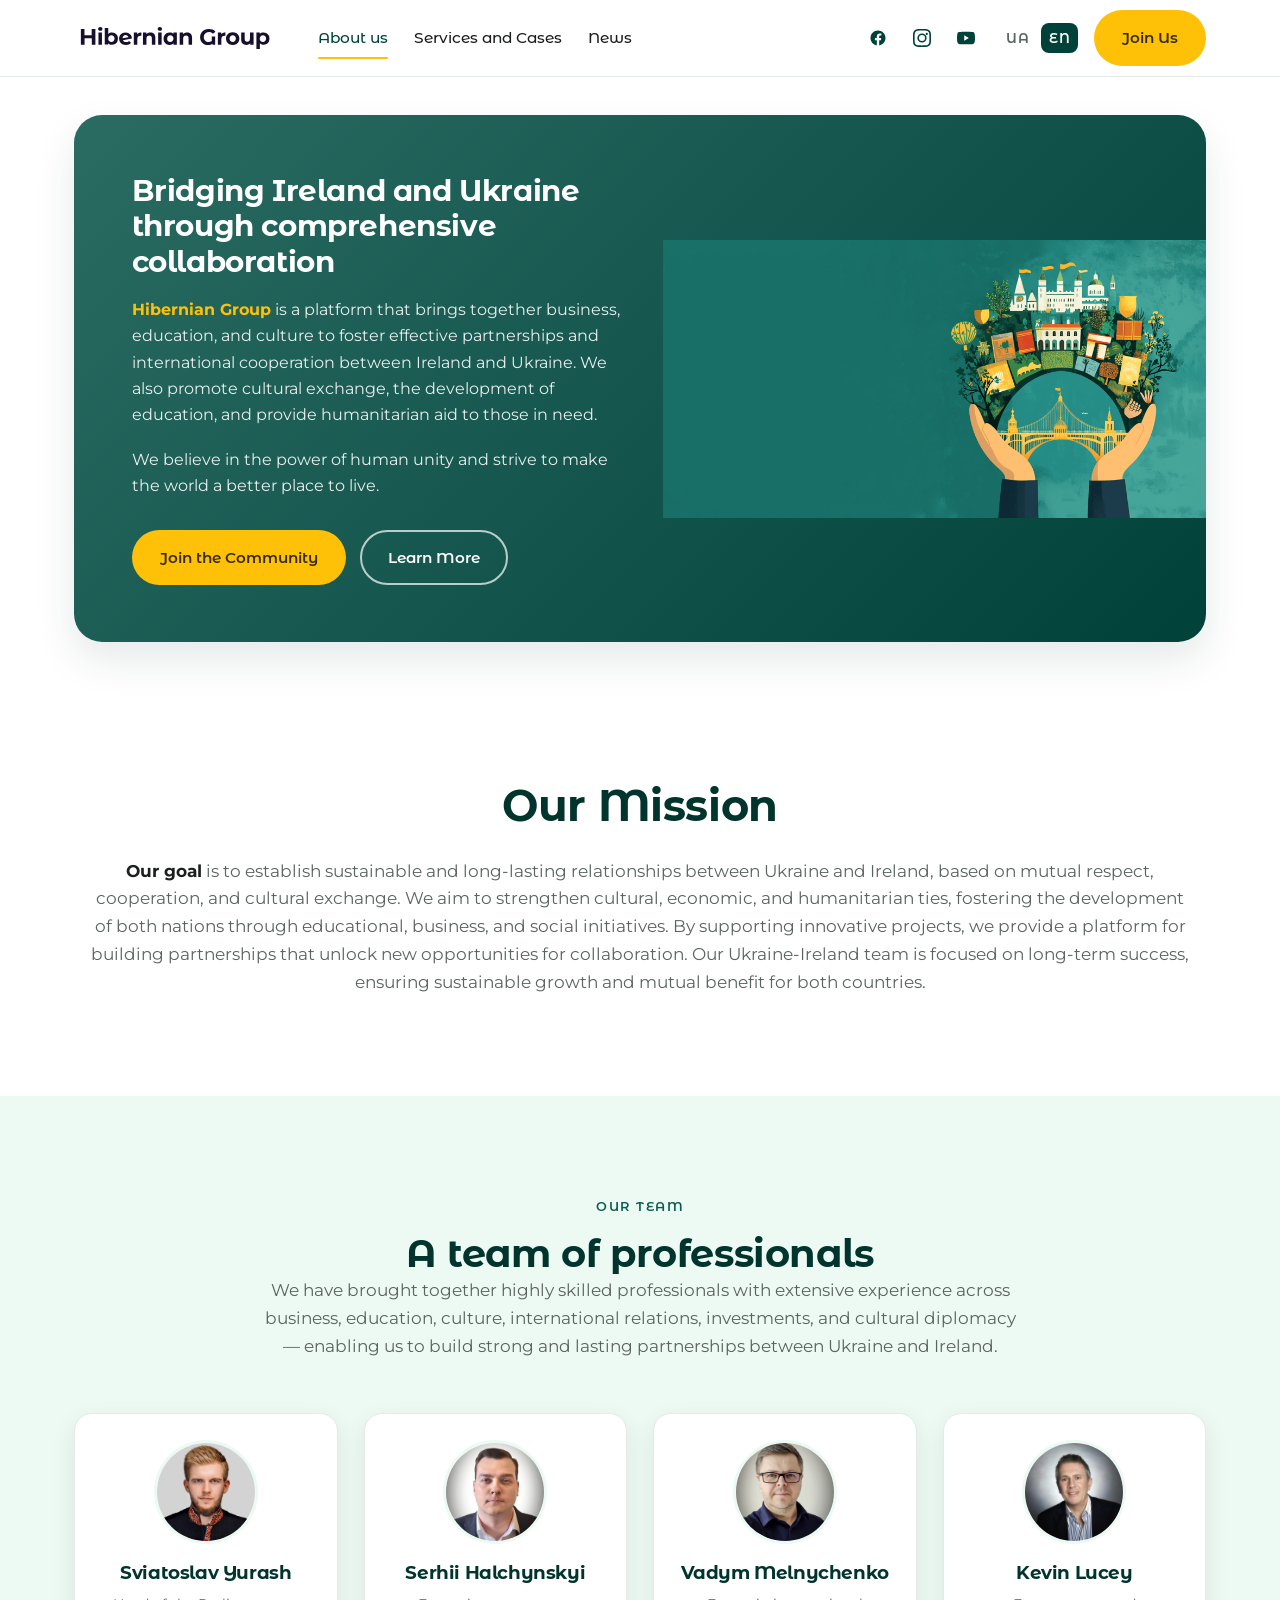
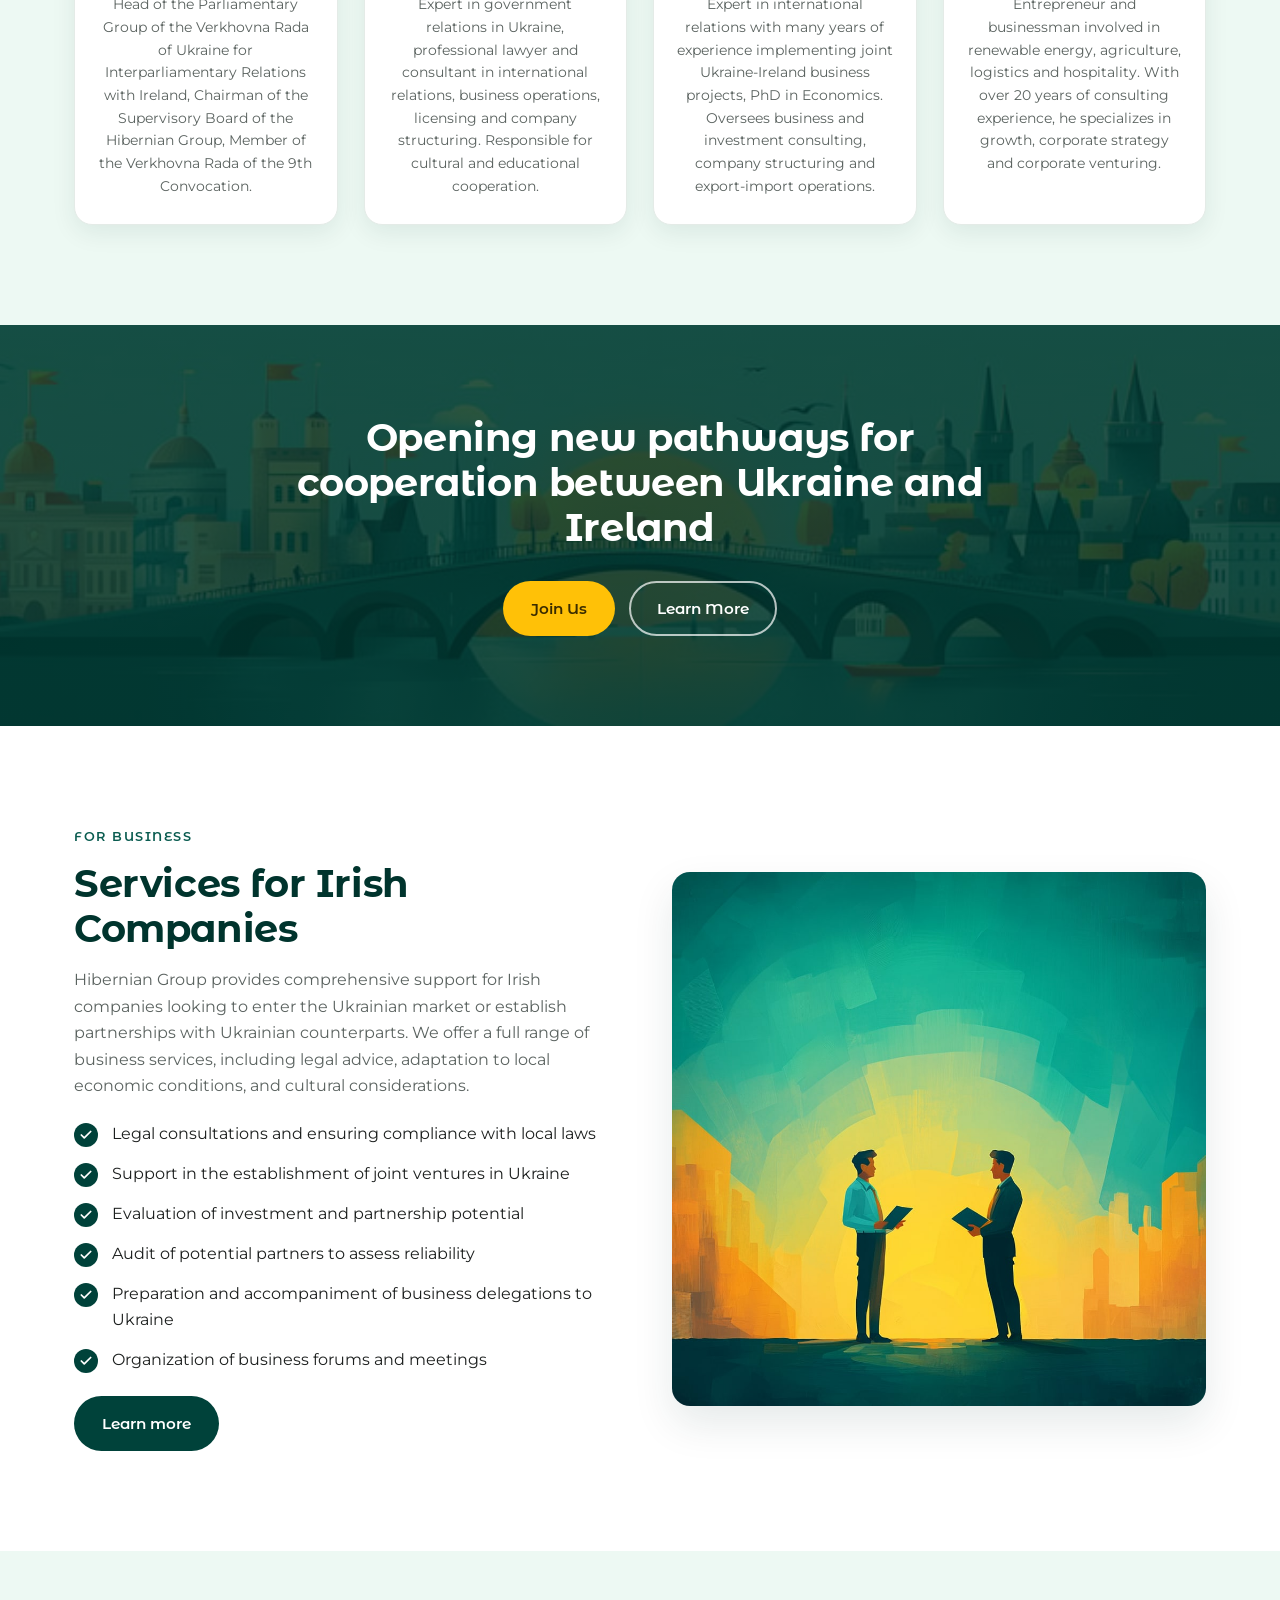
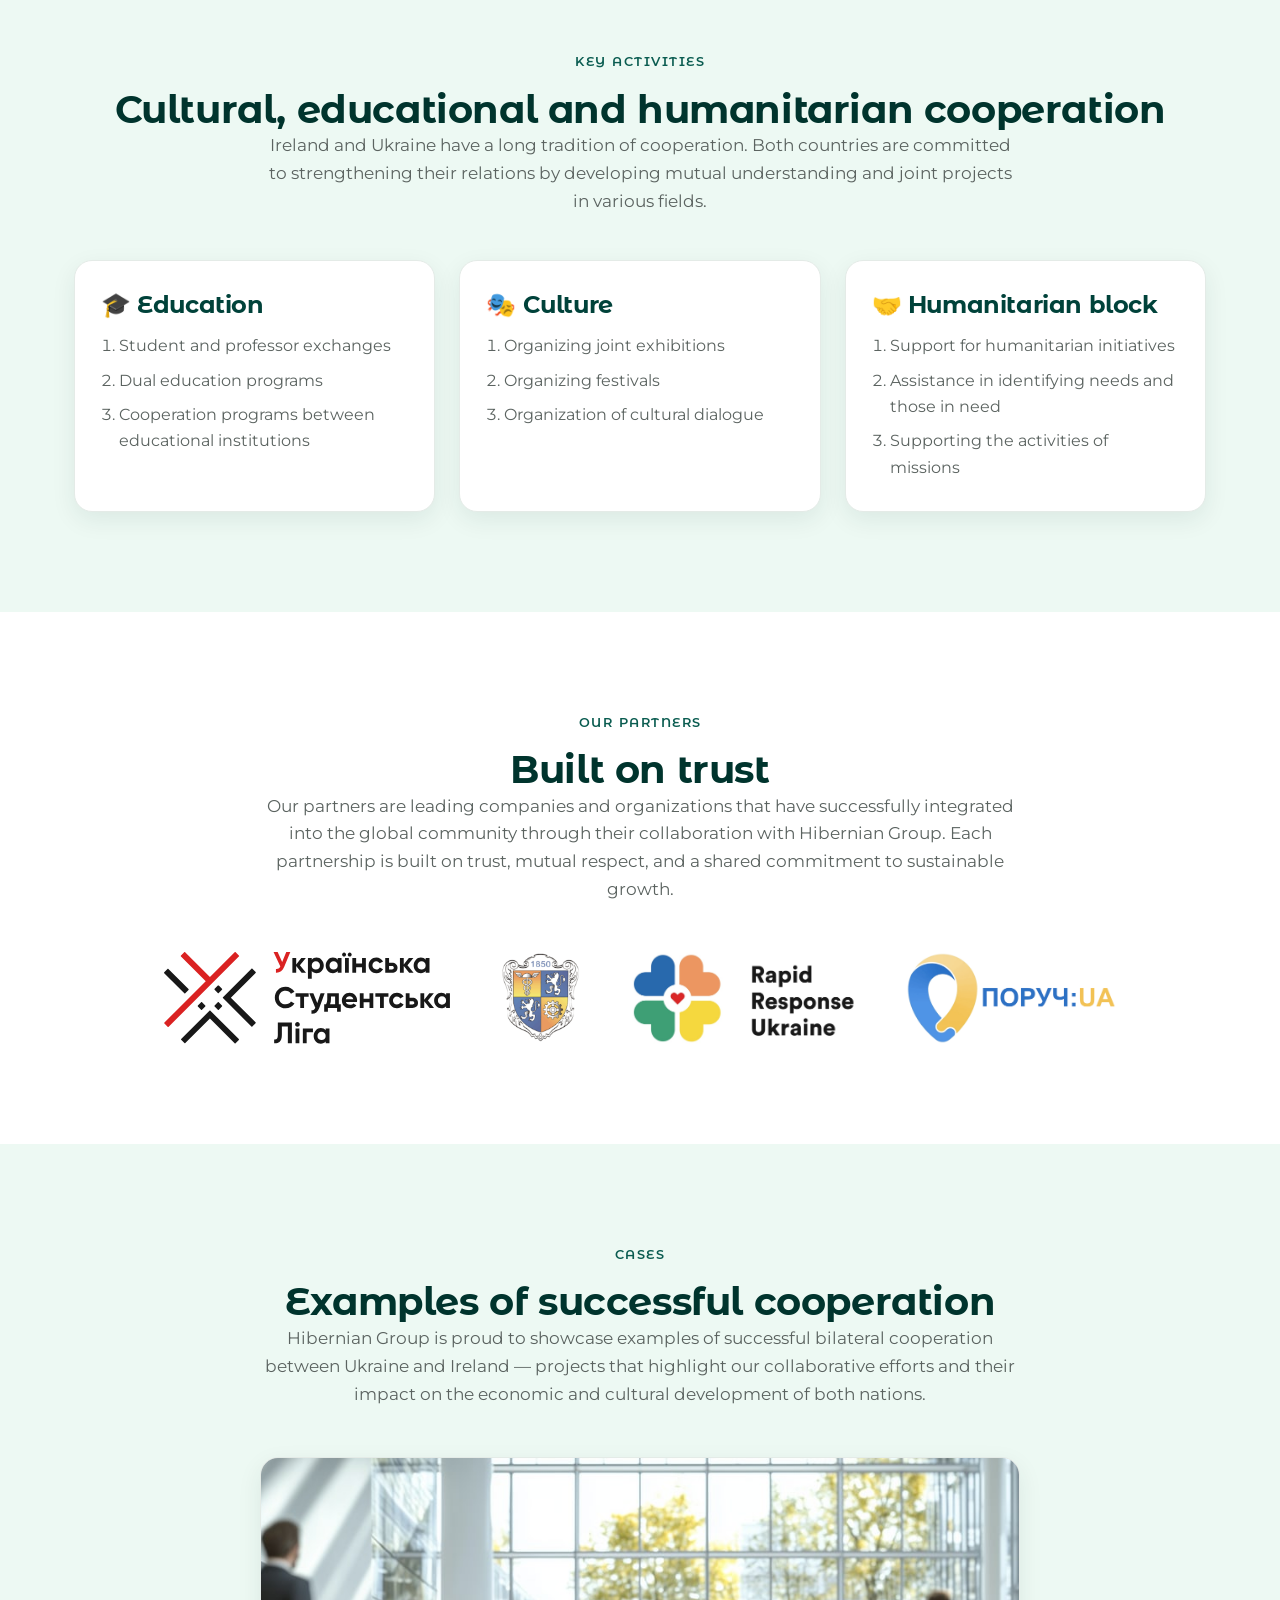
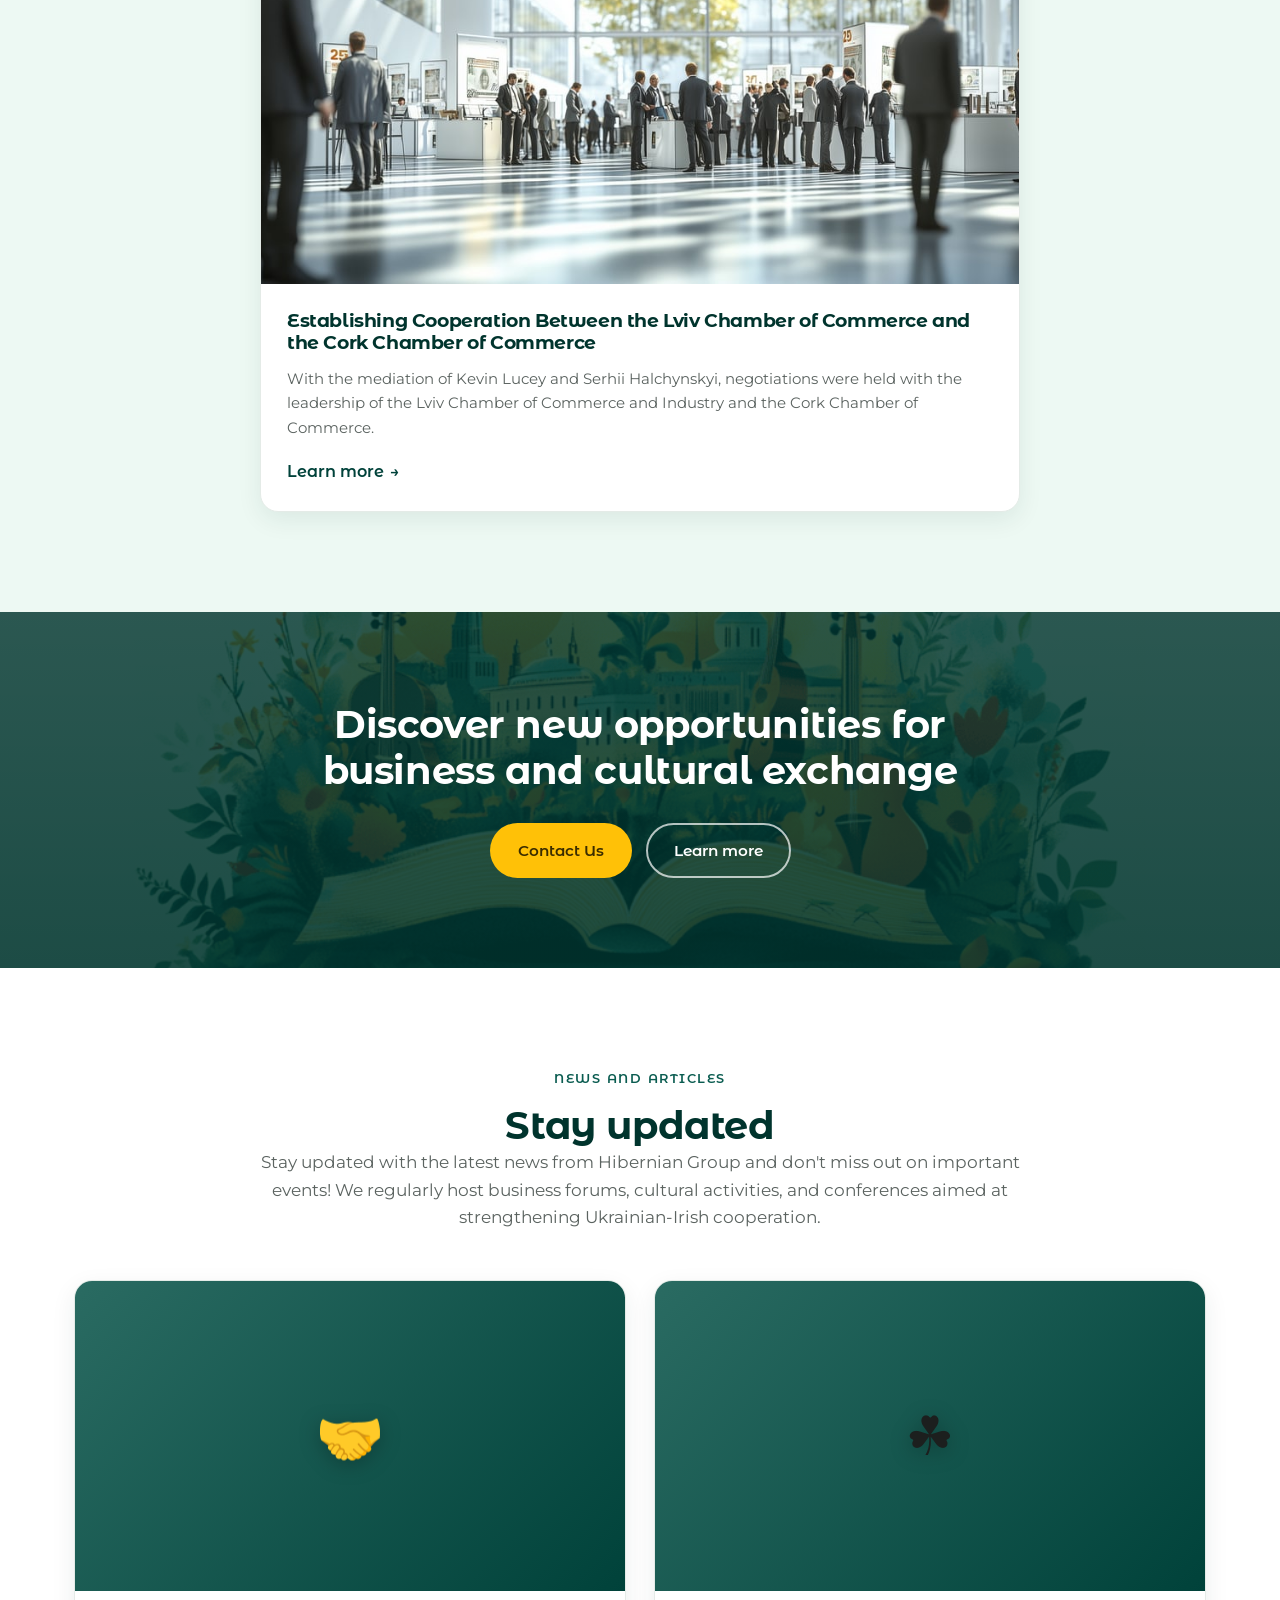
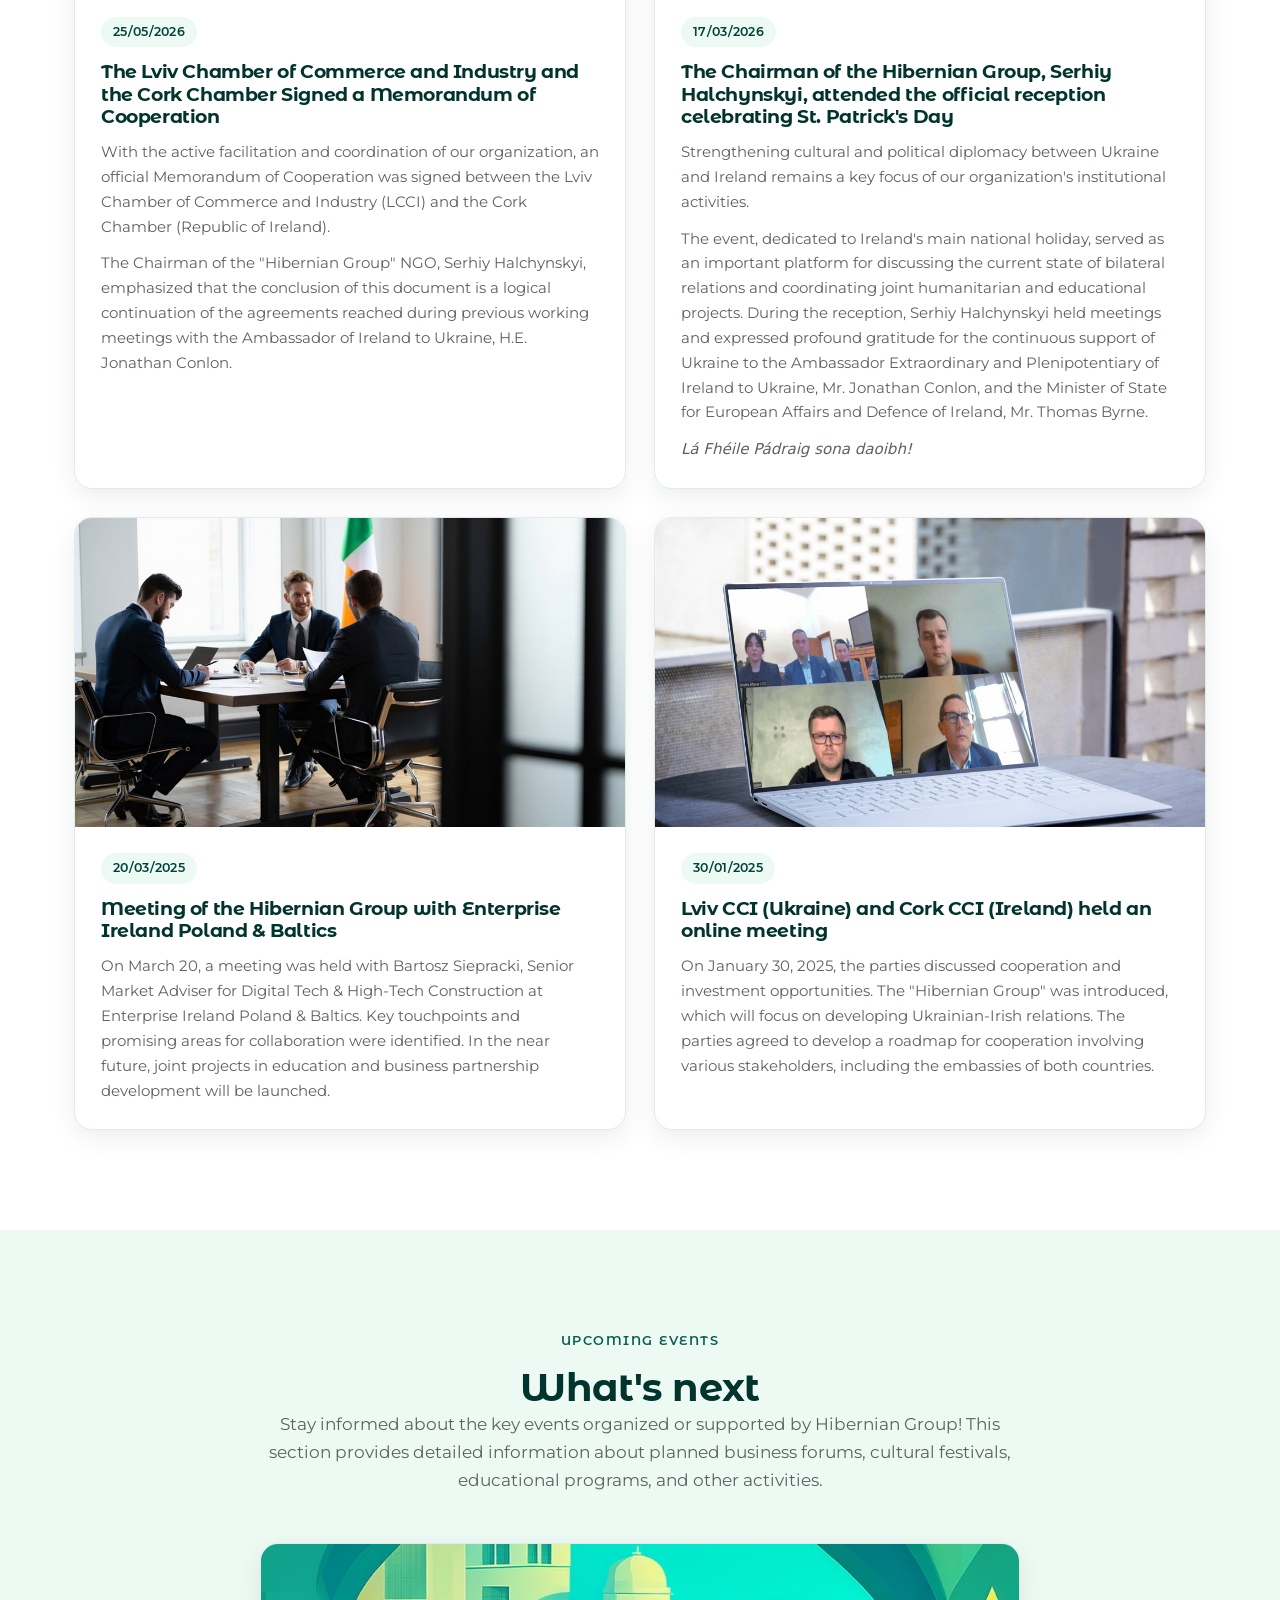
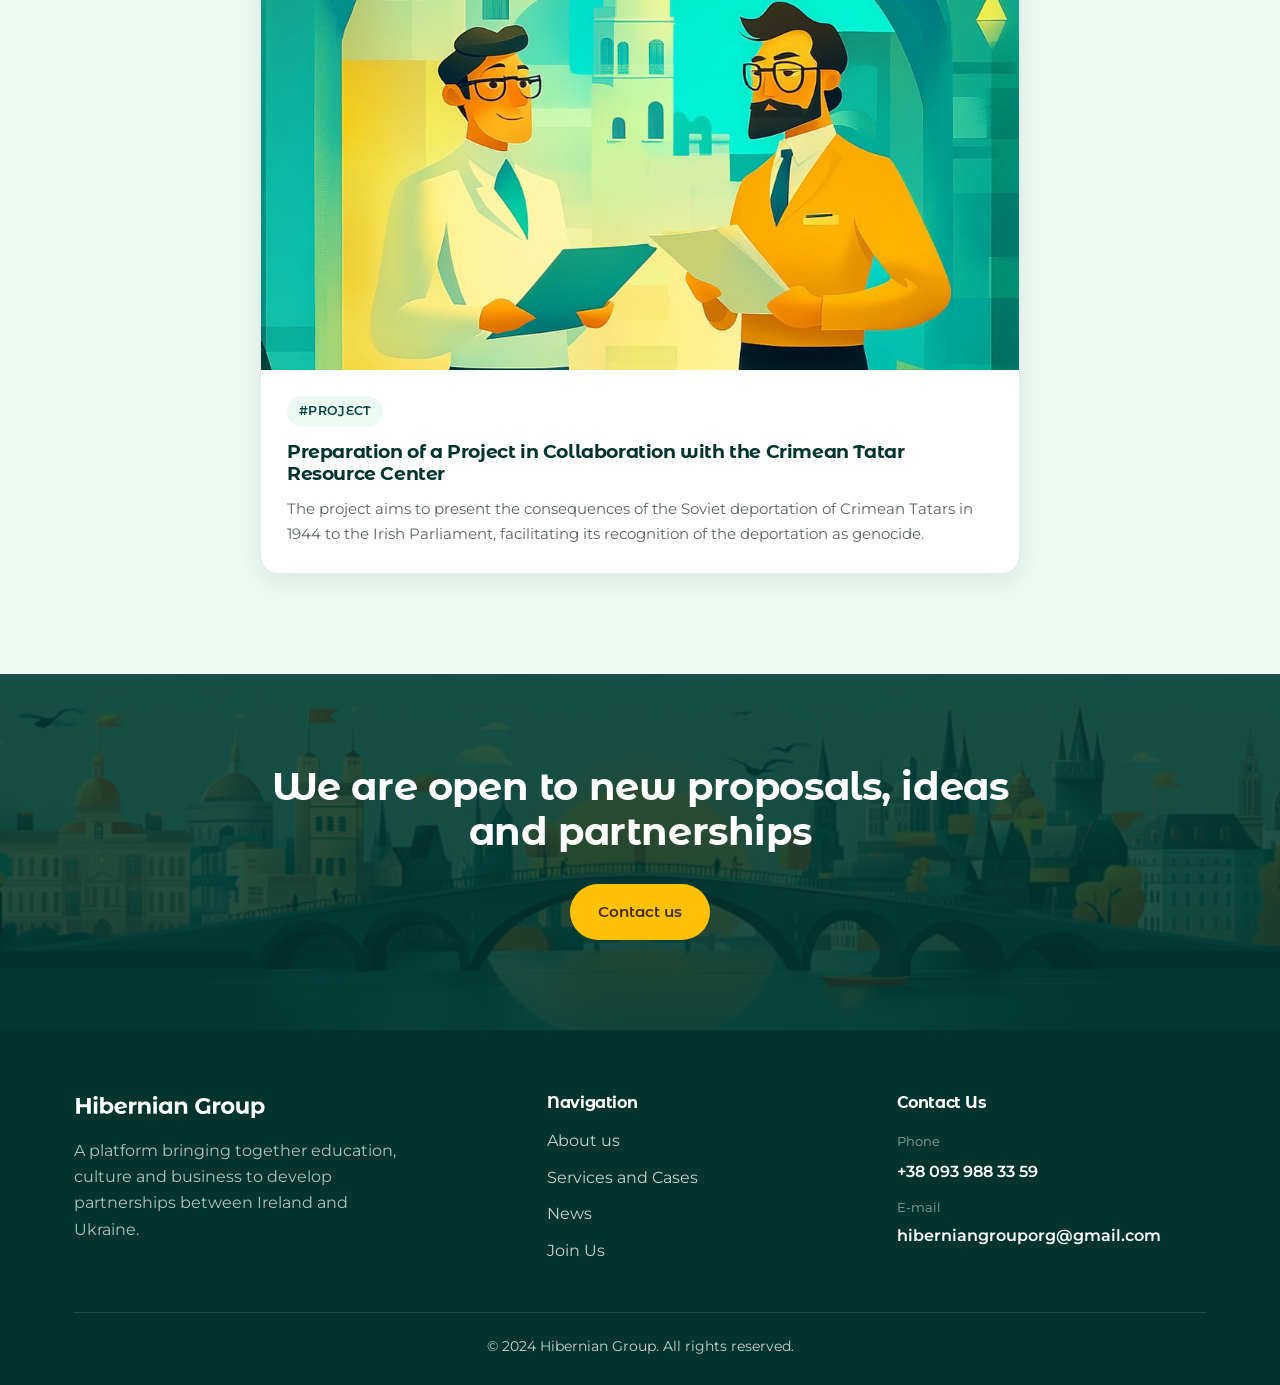
==== commit 01fa5484: "Add two news posts (St Patrick's reception, Lviv-Cork Memorandum) - New cards on About page news sec" ====
--- a/en.html
+++ b/en.html
@@ -219,6 +219,25 @@
     <p class="lead">Stay updated with the latest news from Hibernian Group and don't miss out on important events! We regularly host business forums, cultural activities, and conferences aimed at strengthening Ukrainian-Irish cooperation.</p>
     <div class="cards" style="text-align:left">
       <article class="card">
+        <div class="card-media placeholder"><span>🤝</span></div>
+        <div class="card-body">
+          <span class="badge">25/05/2026</span>
+          <h3><a href="#" target="_blank" rel="noopener">The Lviv Chamber of Commerce and Industry and the Cork Chamber Signed a Memorandum of Cooperation</a></h3>
+          <p>With the active facilitation and coordination of our organization, an official Memorandum of Cooperation was signed between the Lviv Chamber of Commerce and Industry (LCCI) and the Cork Chamber (Republic of Ireland).</p>
+          <p>The Chairman of the "Hibernian Group" NGO, Serhiy Halchynskyi, emphasized that the conclusion of this document is a logical continuation of the agreements reached during previous working meetings with the Ambassador of Ireland to Ukraine, H.E. Jonathan Conlon.</p>
+        </div>
+      </article>
+      <article class="card">
+        <div class="card-media placeholder"><span>☘️</span></div>
+        <div class="card-body">
+          <span class="badge">17/03/2026</span>
+          <h3><a href="https://www.facebook.com/share/p/1FtBpFpqxV/" target="_blank" rel="noopener">The Chairman of the Hibernian Group, Serhiy Halchynskyi, attended the official reception celebrating St. Patrick's Day</a></h3>
+          <p>Strengthening cultural and political diplomacy between Ukraine and Ireland remains a key focus of our organization's institutional activities.</p>
+          <p>The event, dedicated to Ireland's main national holiday, served as an important platform for discussing the current state of bilateral relations and coordinating joint humanitarian and educational projects. During the reception, Serhiy Halchynskyi held meetings and expressed profound gratitude for the continuous support of Ukraine to the Ambassador Extraordinary and Plenipotentiary of Ireland to Ukraine, Mr. Jonathan Conlon, and the Minister of State for European Affairs and Defence of Ireland, Mr. Thomas Byrne.</p>
+          <p><em>Lá Fhéile Pádraig sona daoibh!</em></p>
+        </div>
+      </article>
+      <article class="card">
         <div class="card-media"><img src="img/news-enterprise.jpg" alt="Meeting with Enterprise Ireland"></div>
         <div class="card-body">
           <span class="badge">20/03/2025</span>
--- a/css/style.css
+++ b/css/style.css
@@ -146,6 +146,8 @@
 .card:hover { transform: translateY(-6px); box-shadow: var(--shadow); }
 .card-media { aspect-ratio: 16/9; overflow: hidden; }
 .card-media img { width: 100%; height: 100%; object-fit: cover; }
+.card-media.placeholder { background: linear-gradient(135deg, var(--teal-600), var(--green-800)); display: grid; place-items: center; }
+.card-media.placeholder span { font-size: 3.4rem; filter: drop-shadow(0 4px 10px rgba(0,0,0,.25)); }
 .card-body { padding: 26px; flex: 1; display: flex; flex-direction: column; }
 .badge { align-self: flex-start; background: var(--green-50); color: var(--green-800); font-family: var(--font-head); font-weight: 600; font-size: .78rem; padding: 5px 12px; border-radius: 999px; margin-bottom: 14px; letter-spacing: .3px; }
 .card-body h3 { font-size: 1.18rem; }
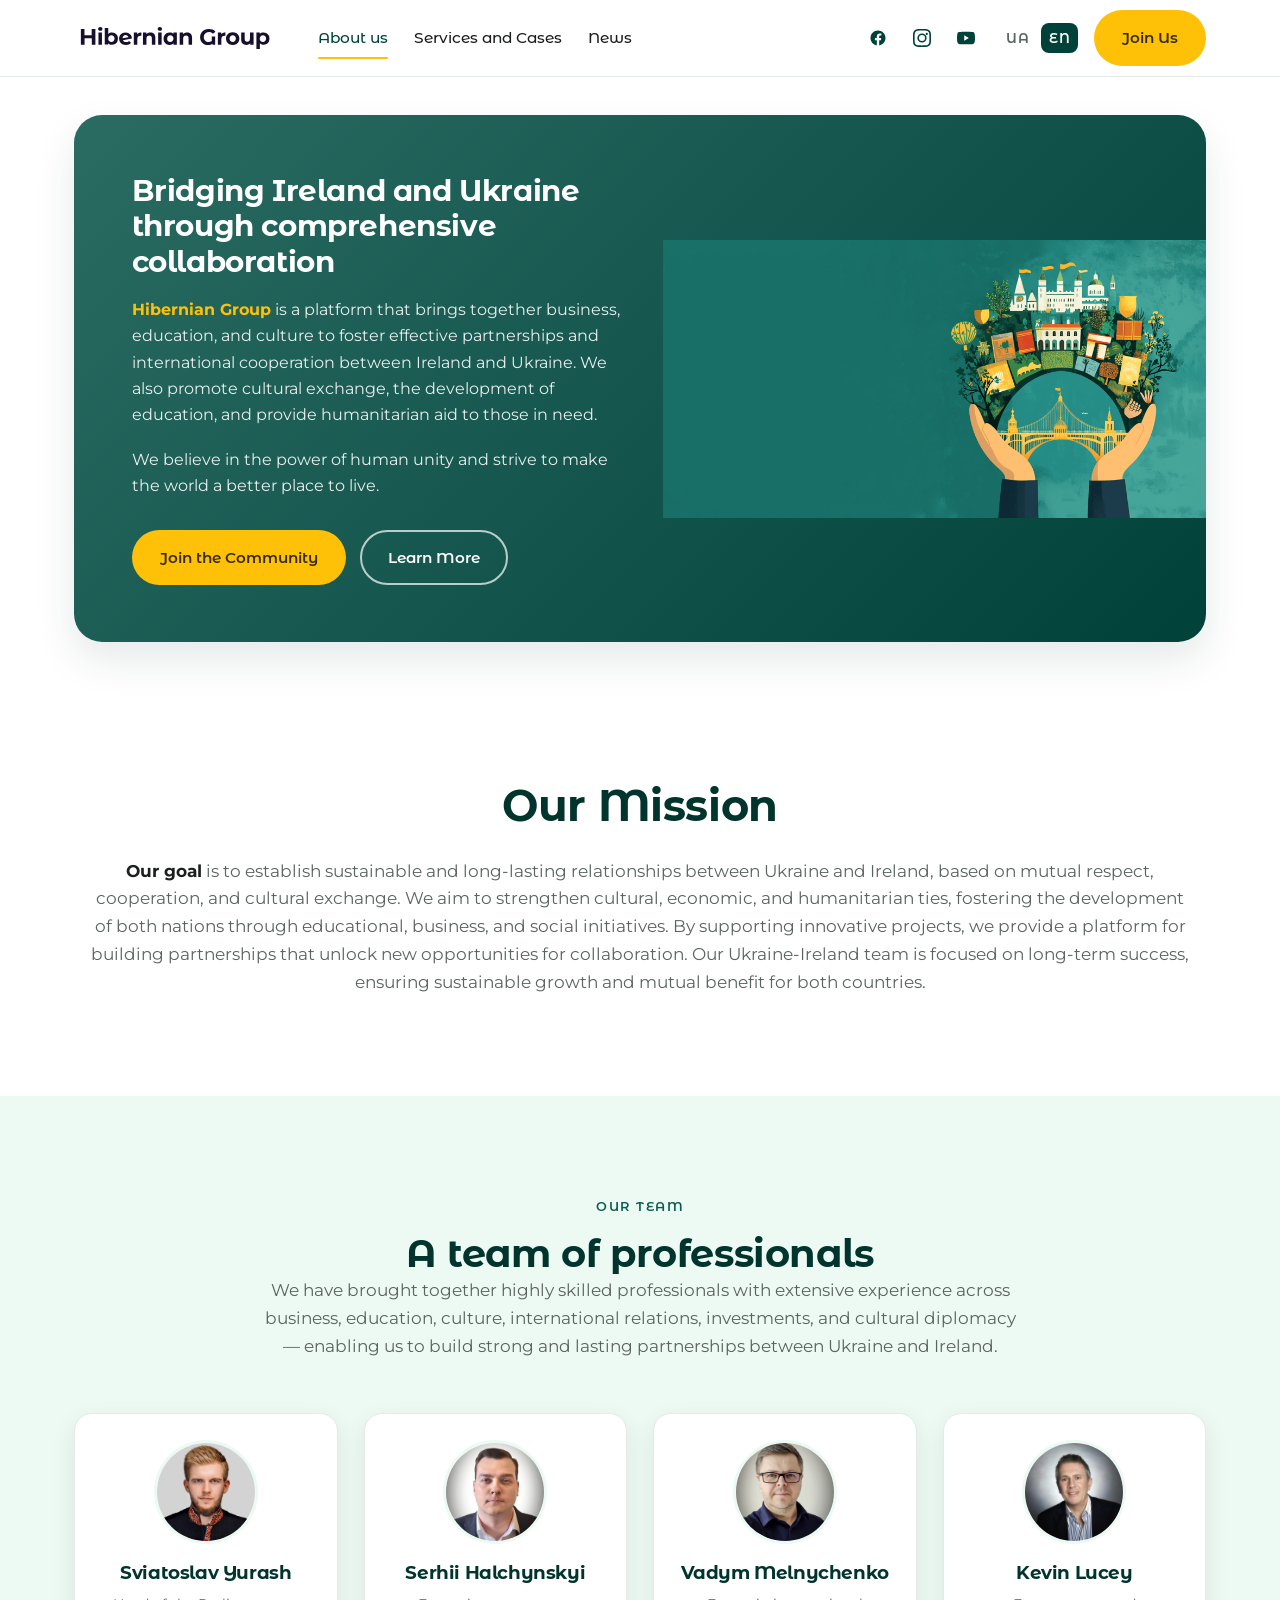
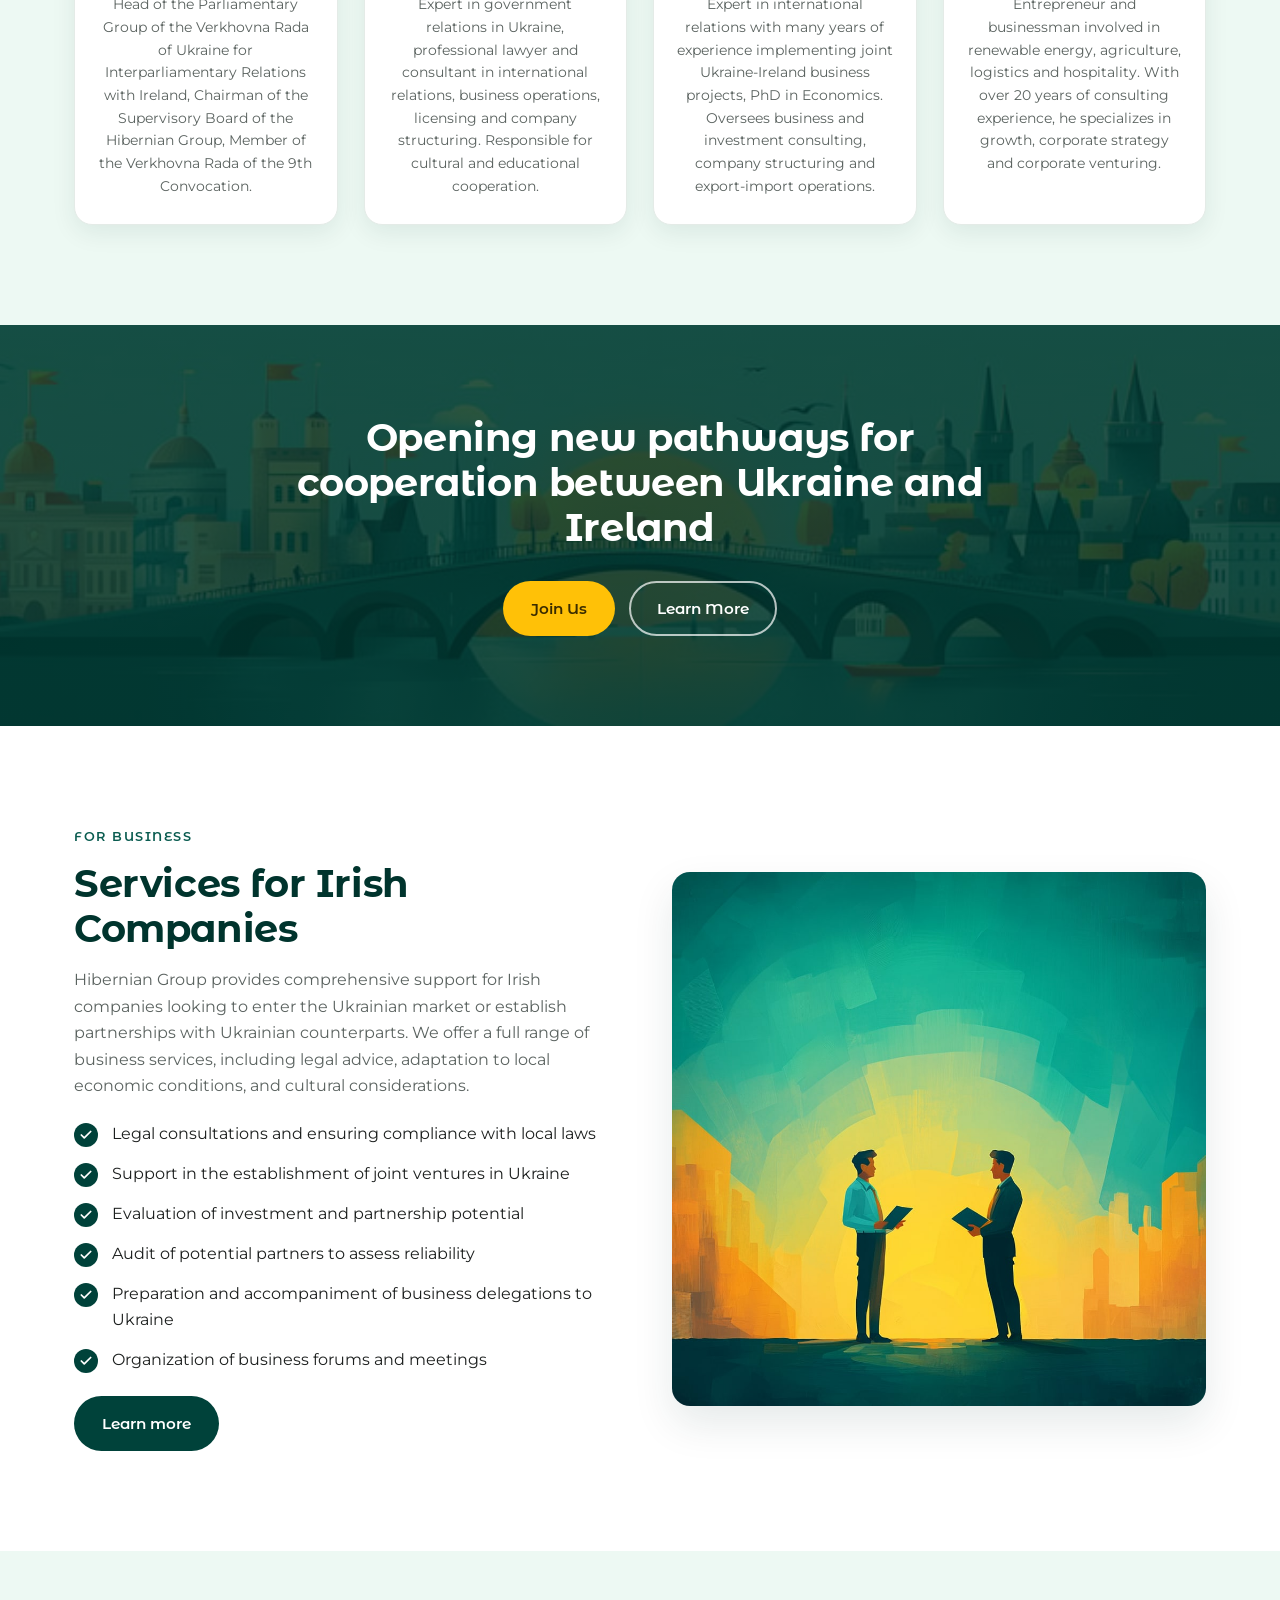
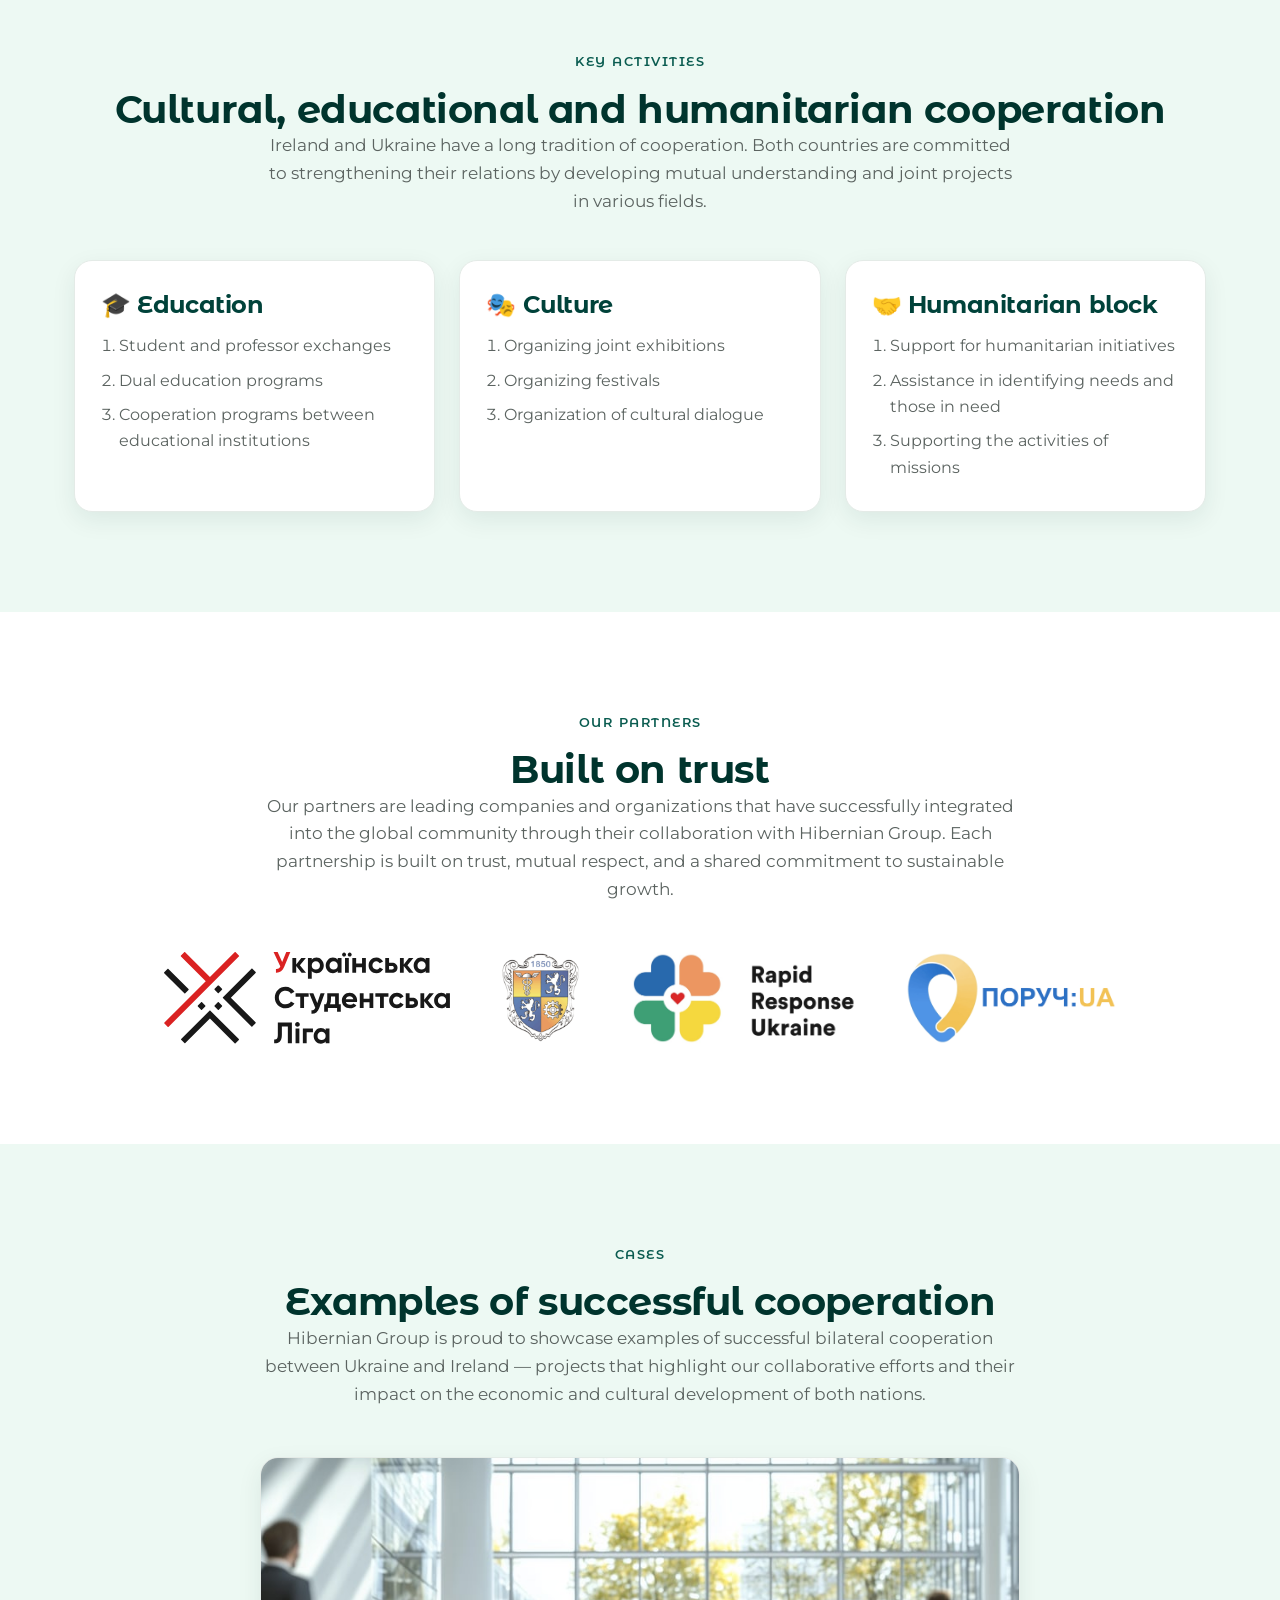
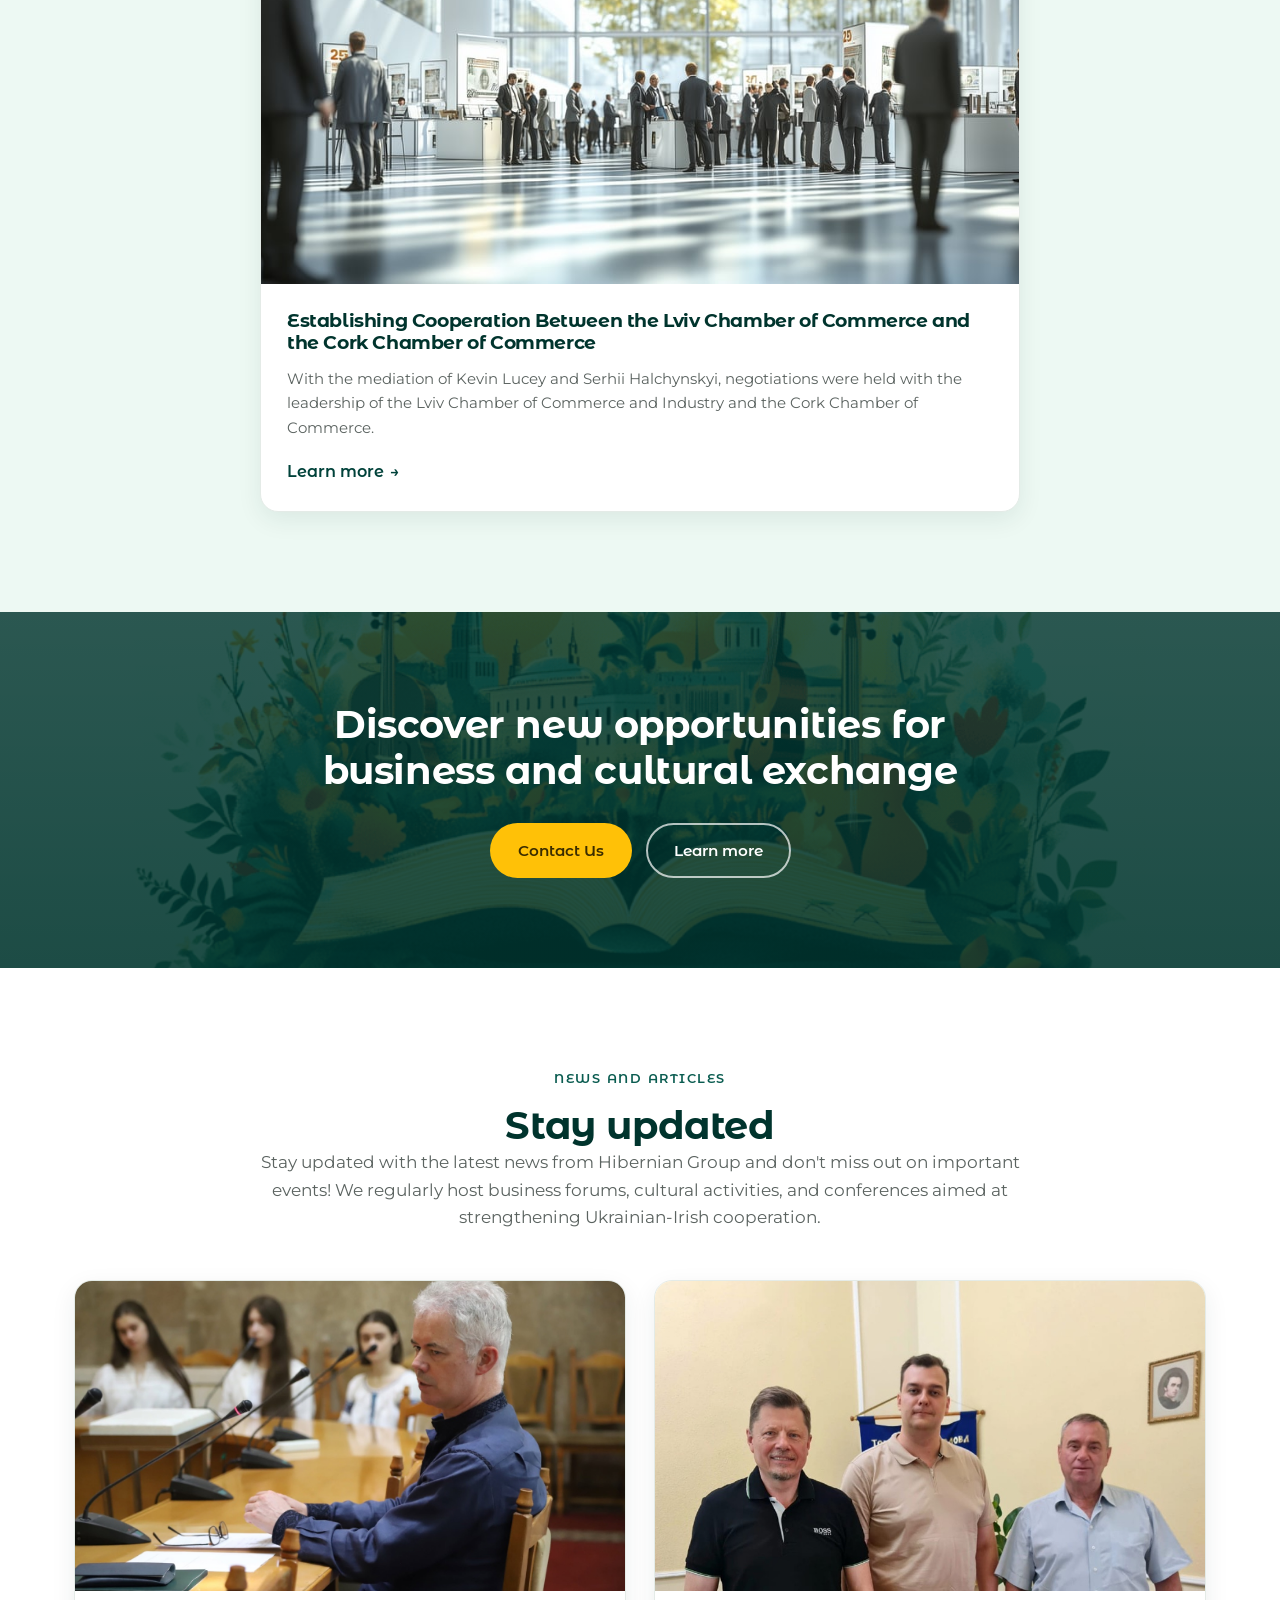
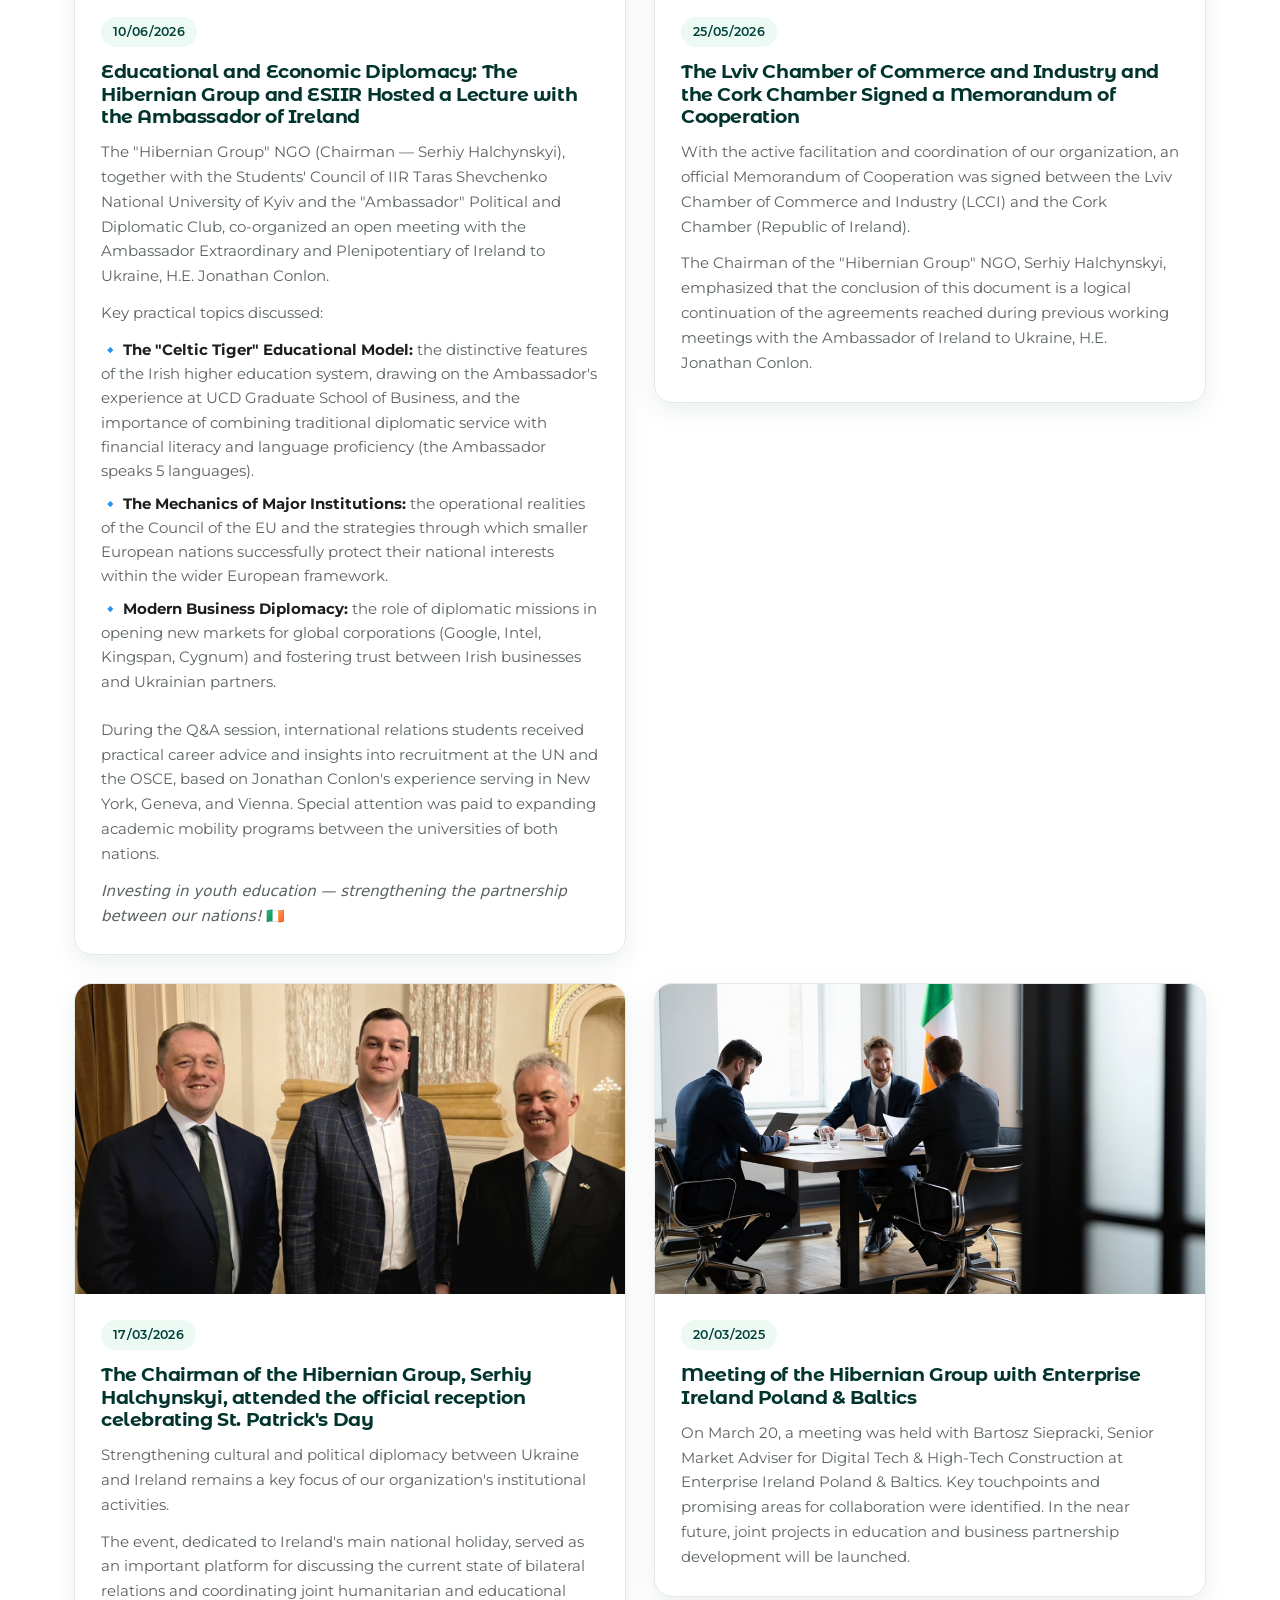
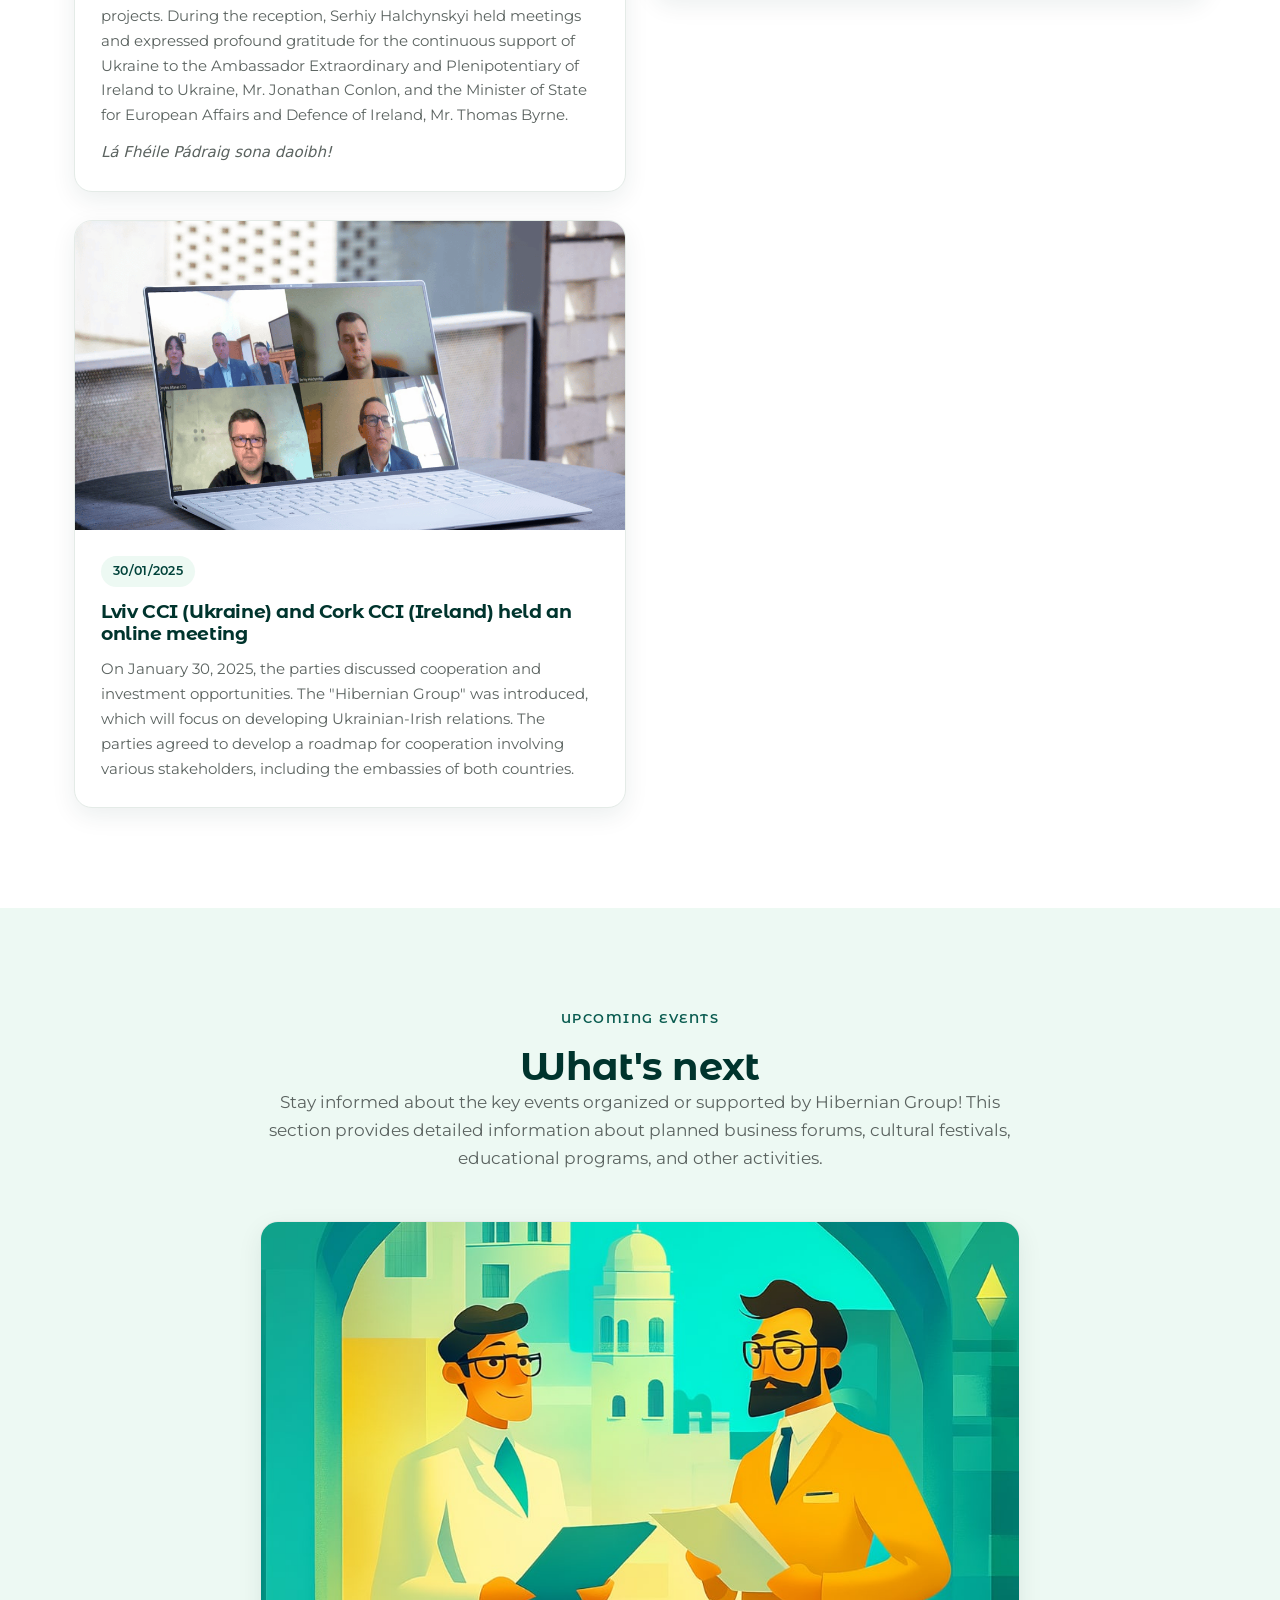
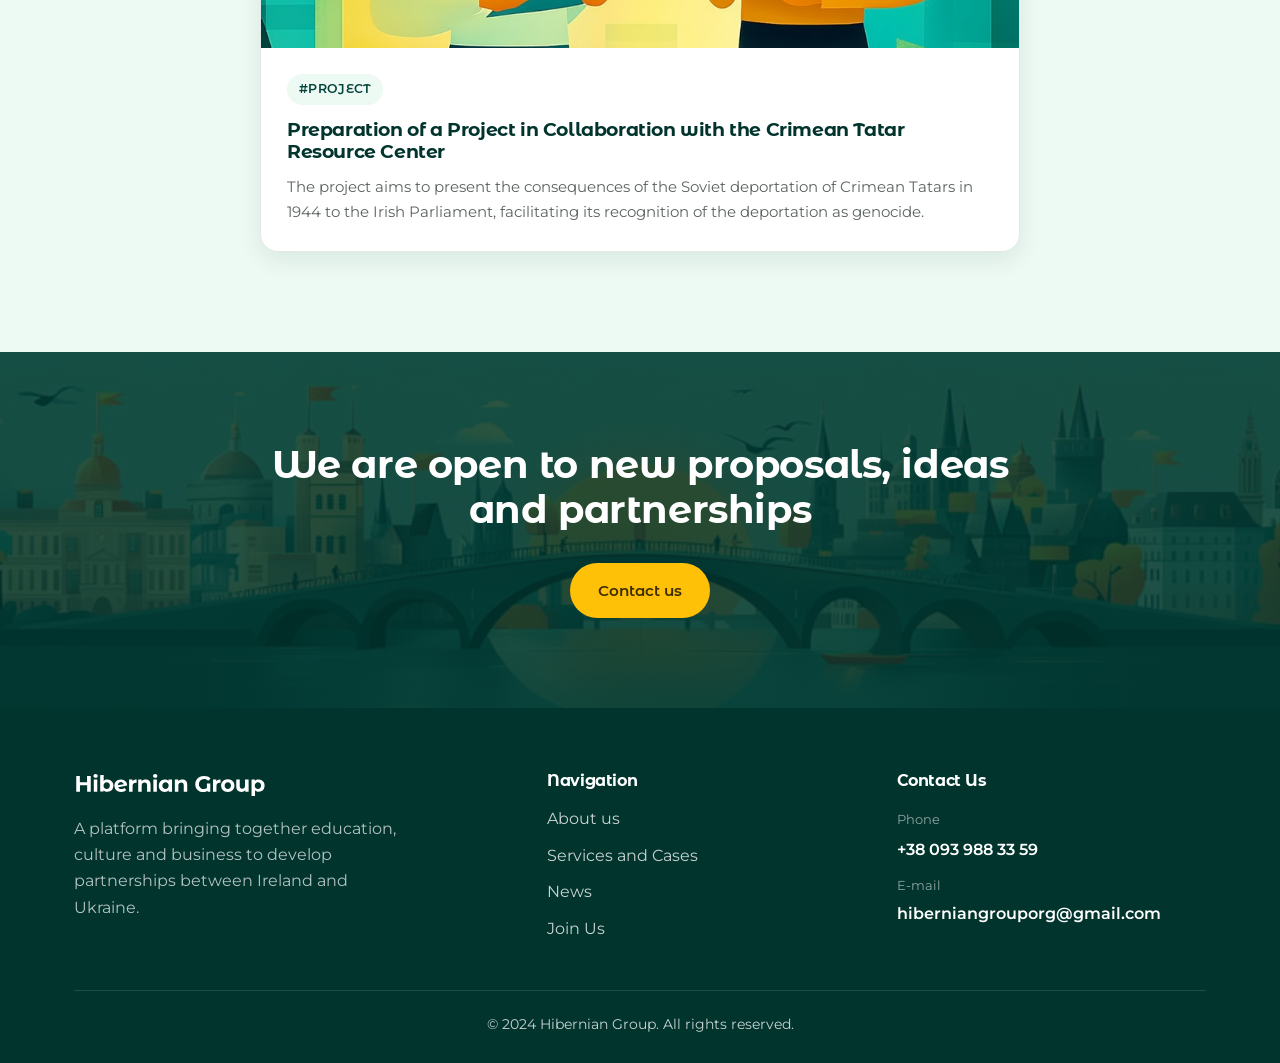
==== commit 41cd86ca: "Add real photos for all 3 news posts + post #3 (educational diplomacy) - Post #1 St Patrick's: photo" ====
--- a/en.html
+++ b/en.html
@@ -219,7 +219,23 @@
     <p class="lead">Stay updated with the latest news from Hibernian Group and don't miss out on important events! We regularly host business forums, cultural activities, and conferences aimed at strengthening Ukrainian-Irish cooperation.</p>
     <div class="cards" style="text-align:left">
       <article class="card">
-        <div class="card-media placeholder"><span>🤝</span></div>
+        <div class="card-media"><img src="img/news-conlon-edu.jpg" alt="Lecture with the Ambassador of Ireland Jonathan Conlon"></div>
+        <div class="card-body">
+          <span class="badge">10/06/2026</span>
+          <h3><a href="https://www.facebook.com/share/p/17gsPnvqEi/" target="_blank" rel="noopener">Educational and Economic Diplomacy: The Hibernian Group and ESIIR Hosted a Lecture with the Ambassador of Ireland</a></h3>
+          <p>The "Hibernian Group" NGO (Chairman — Serhiy Halchynskyi), together with the Students' Council of IIR Taras Shevchenko National University of Kyiv and the "Ambassador" Political and Diplomatic Club, co-organized an open meeting with the Ambassador Extraordinary and Plenipotentiary of Ireland to Ukraine, H.E. Jonathan Conlon.</p>
+          <p>Key practical topics discussed:</p>
+          <ul class="post-list">
+            <li>🔹 <strong>The "Celtic Tiger" Educational Model:</strong> the distinctive features of the Irish higher education system, drawing on the Ambassador's experience at UCD Graduate School of Business, and the importance of combining traditional diplomatic service with financial literacy and language proficiency (the Ambassador speaks 5 languages).</li>
+            <li>🔹 <strong>The Mechanics of Major Institutions:</strong> the operational realities of the Council of the EU and the strategies through which smaller European nations successfully protect their national interests within the wider European framework.</li>
+            <li>🔹 <strong>Modern Business Diplomacy:</strong> the role of diplomatic missions in opening new markets for global corporations (Google, Intel, Kingspan, Cygnum) and fostering trust between Irish businesses and Ukrainian partners.</li>
+          </ul>
+          <p>During the Q&amp;A session, international relations students received practical career advice and insights into recruitment at the UN and the OSCE, based on Jonathan Conlon's experience serving in New York, Geneva, and Vienna. Special attention was paid to expanding academic mobility programs between the universities of both nations.</p>
+          <p><em>Investing in youth education — strengthening the partnership between our nations!</em> 🇮🇪</p>
+        </div>
+      </article>
+      <article class="card">
+        <div class="card-media"><img src="img/news-memorandum.jpg" alt="Signing of the Memorandum between LCCI and Cork Chamber" style="object-position:center 25%"></div>
         <div class="card-body">
           <span class="badge">25/05/2026</span>
           <h3><a href="#" target="_blank" rel="noopener">The Lviv Chamber of Commerce and Industry and the Cork Chamber Signed a Memorandum of Cooperation</a></h3>
@@ -228,7 +244,7 @@
         </div>
       </article>
       <article class="card">
-        <div class="card-media placeholder"><span>☘️</span></div>
+        <div class="card-media"><img src="img/news-stpatrick.jpg" alt="St. Patrick's Day reception"></div>
         <div class="card-body">
           <span class="badge">17/03/2026</span>
           <h3><a href="https://www.facebook.com/share/p/1FtBpFpqxV/" target="_blank" rel="noopener">The Chairman of the Hibernian Group, Serhiy Halchynskyi, attended the official reception celebrating St. Patrick's Day</a></h3>
--- a/css/style.css
+++ b/css/style.css
@@ -141,7 +141,10 @@
 .partners img:hover { filter: none; opacity: 1; transform: scale(1.04); }
 
 /* ---- cards (news/cases) ---- */
-.cards { display: grid; grid-template-columns: repeat(2, 1fr); gap: 28px; margin-top: 48px; }
+.cards { display: grid; grid-template-columns: repeat(2, 1fr); gap: 28px; margin-top: 48px; align-items: start; }
+.post-list { list-style: none; margin: 12px 0; display: grid; gap: 8px; }
+.post-list li { font-size: .92rem; color: var(--muted); }
+.post-list li strong { color: var(--ink); }
 .card { background: #fff; border: 1px solid var(--line); border-radius: var(--radius); overflow: hidden; box-shadow: var(--shadow-sm); transition: transform .2s ease, box-shadow .2s ease; display: flex; flex-direction: column; }
 .card:hover { transform: translateY(-6px); box-shadow: var(--shadow); }
 .card-media { aspect-ratio: 16/9; overflow: hidden; }
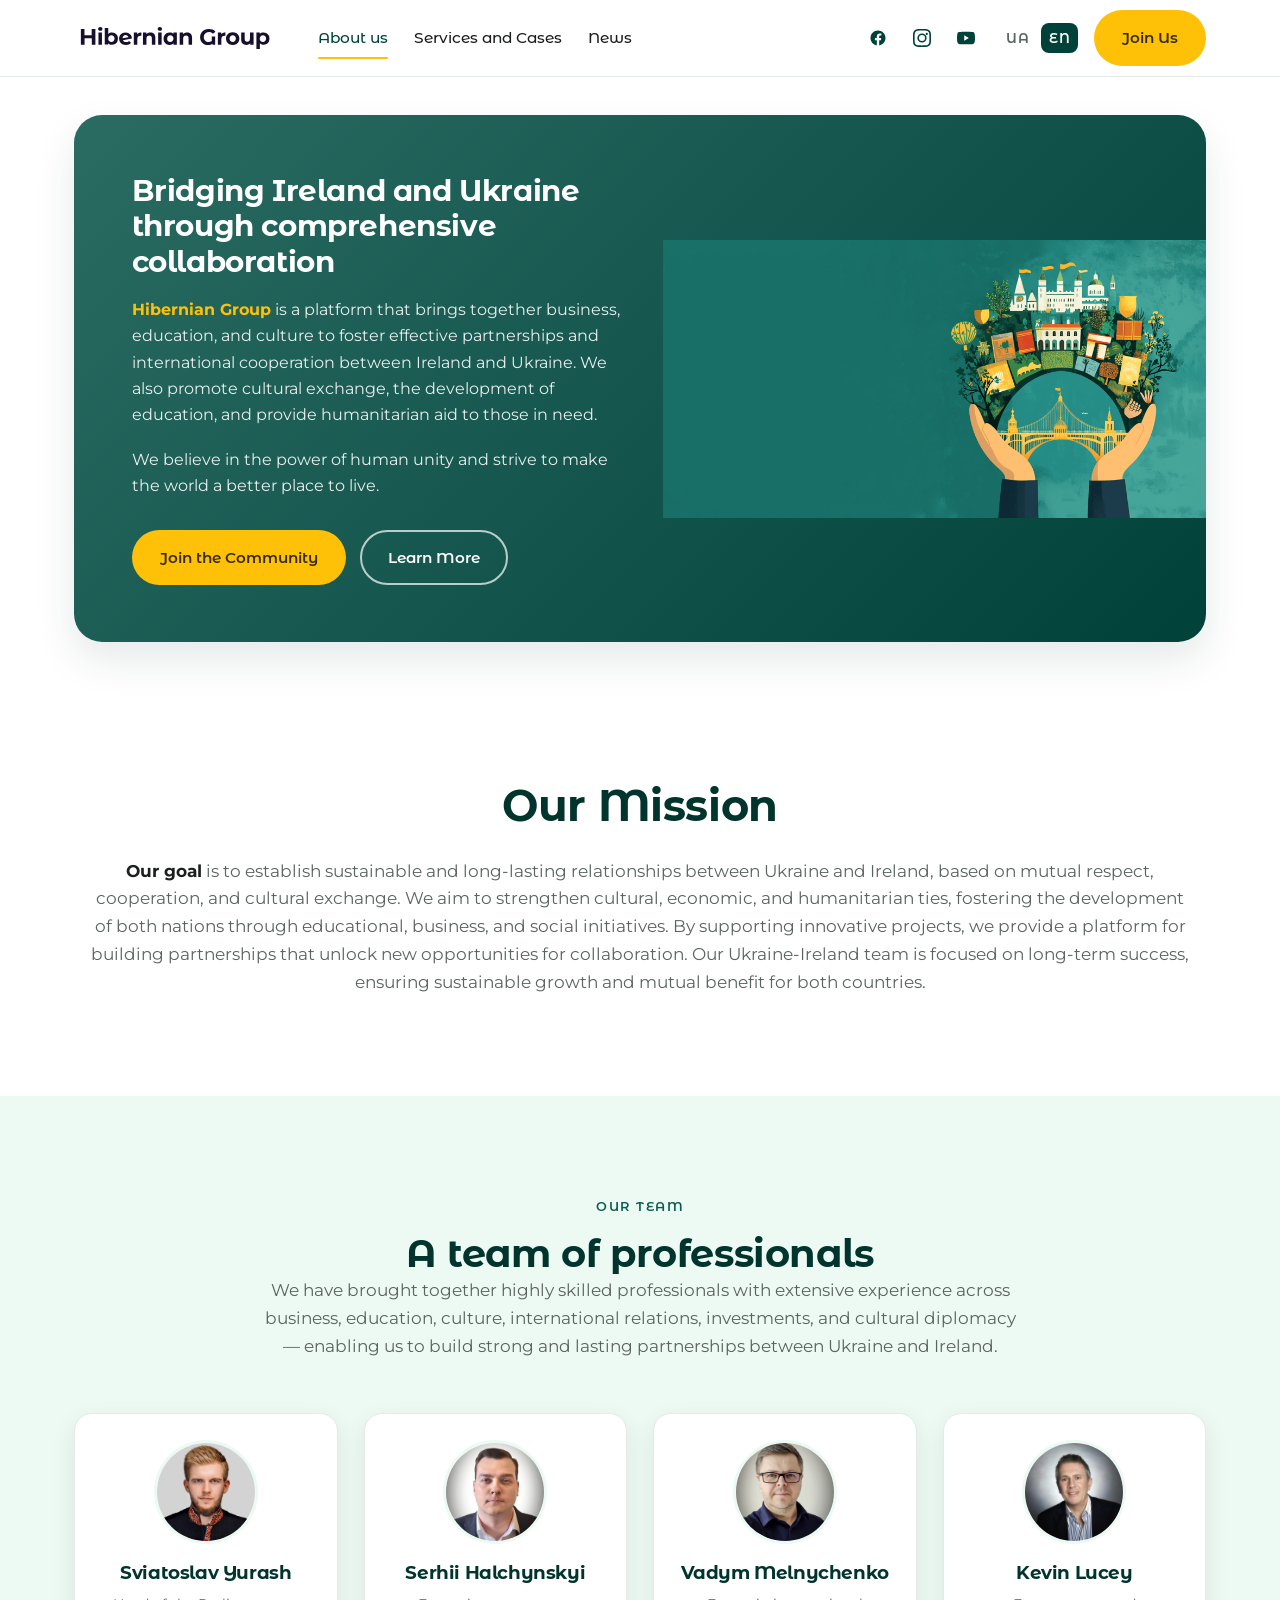
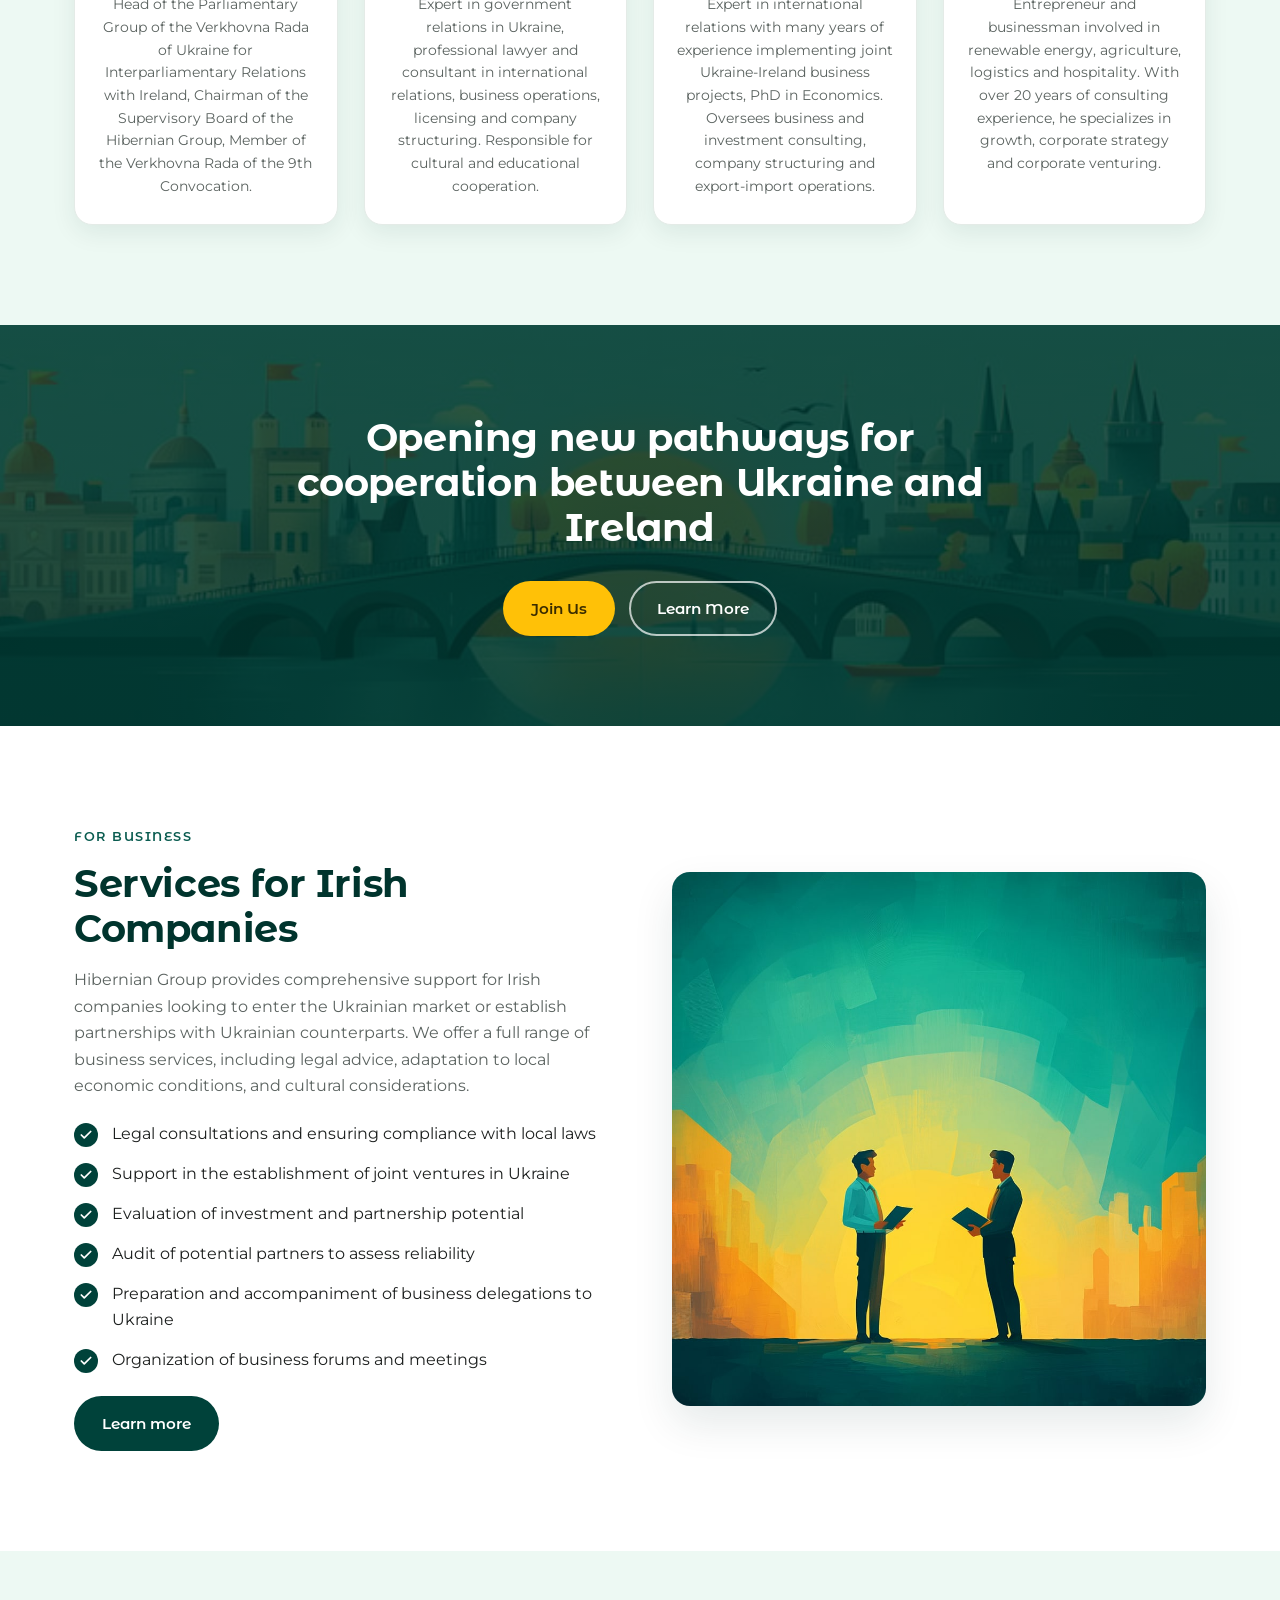
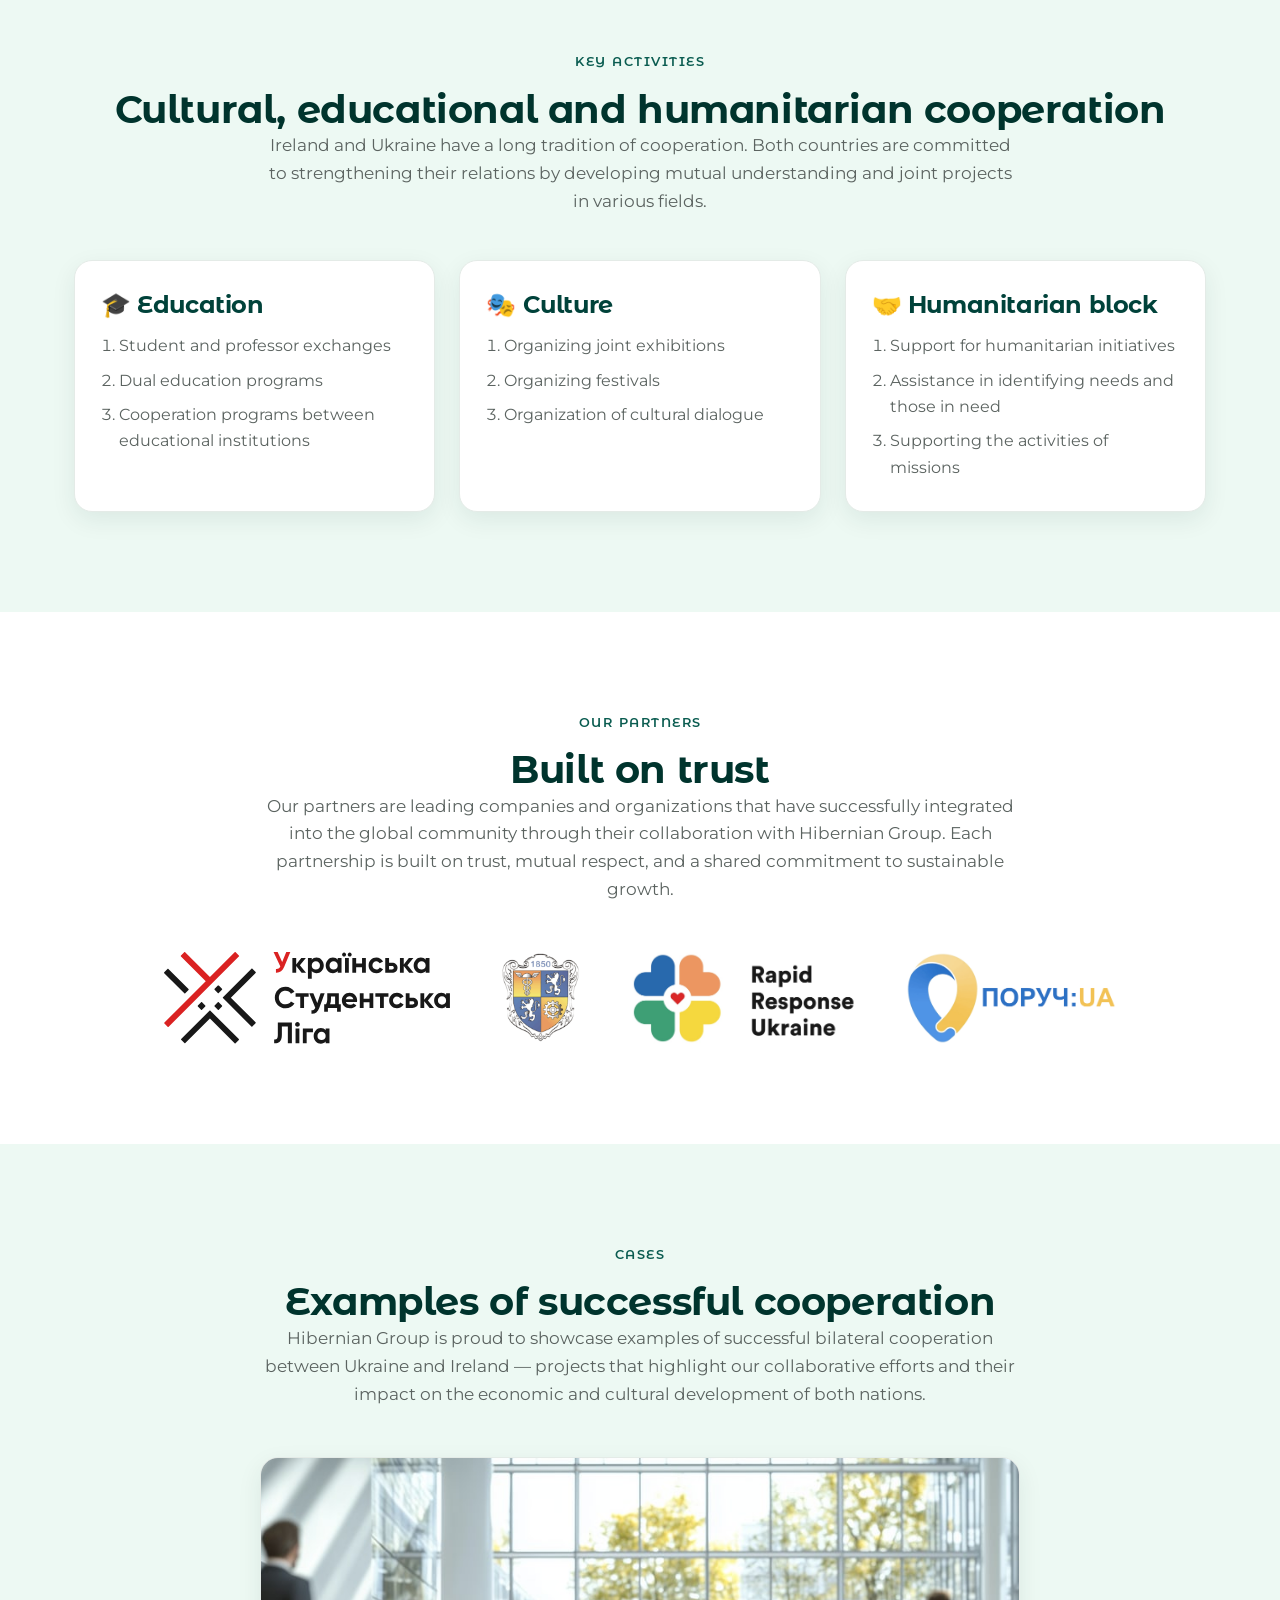
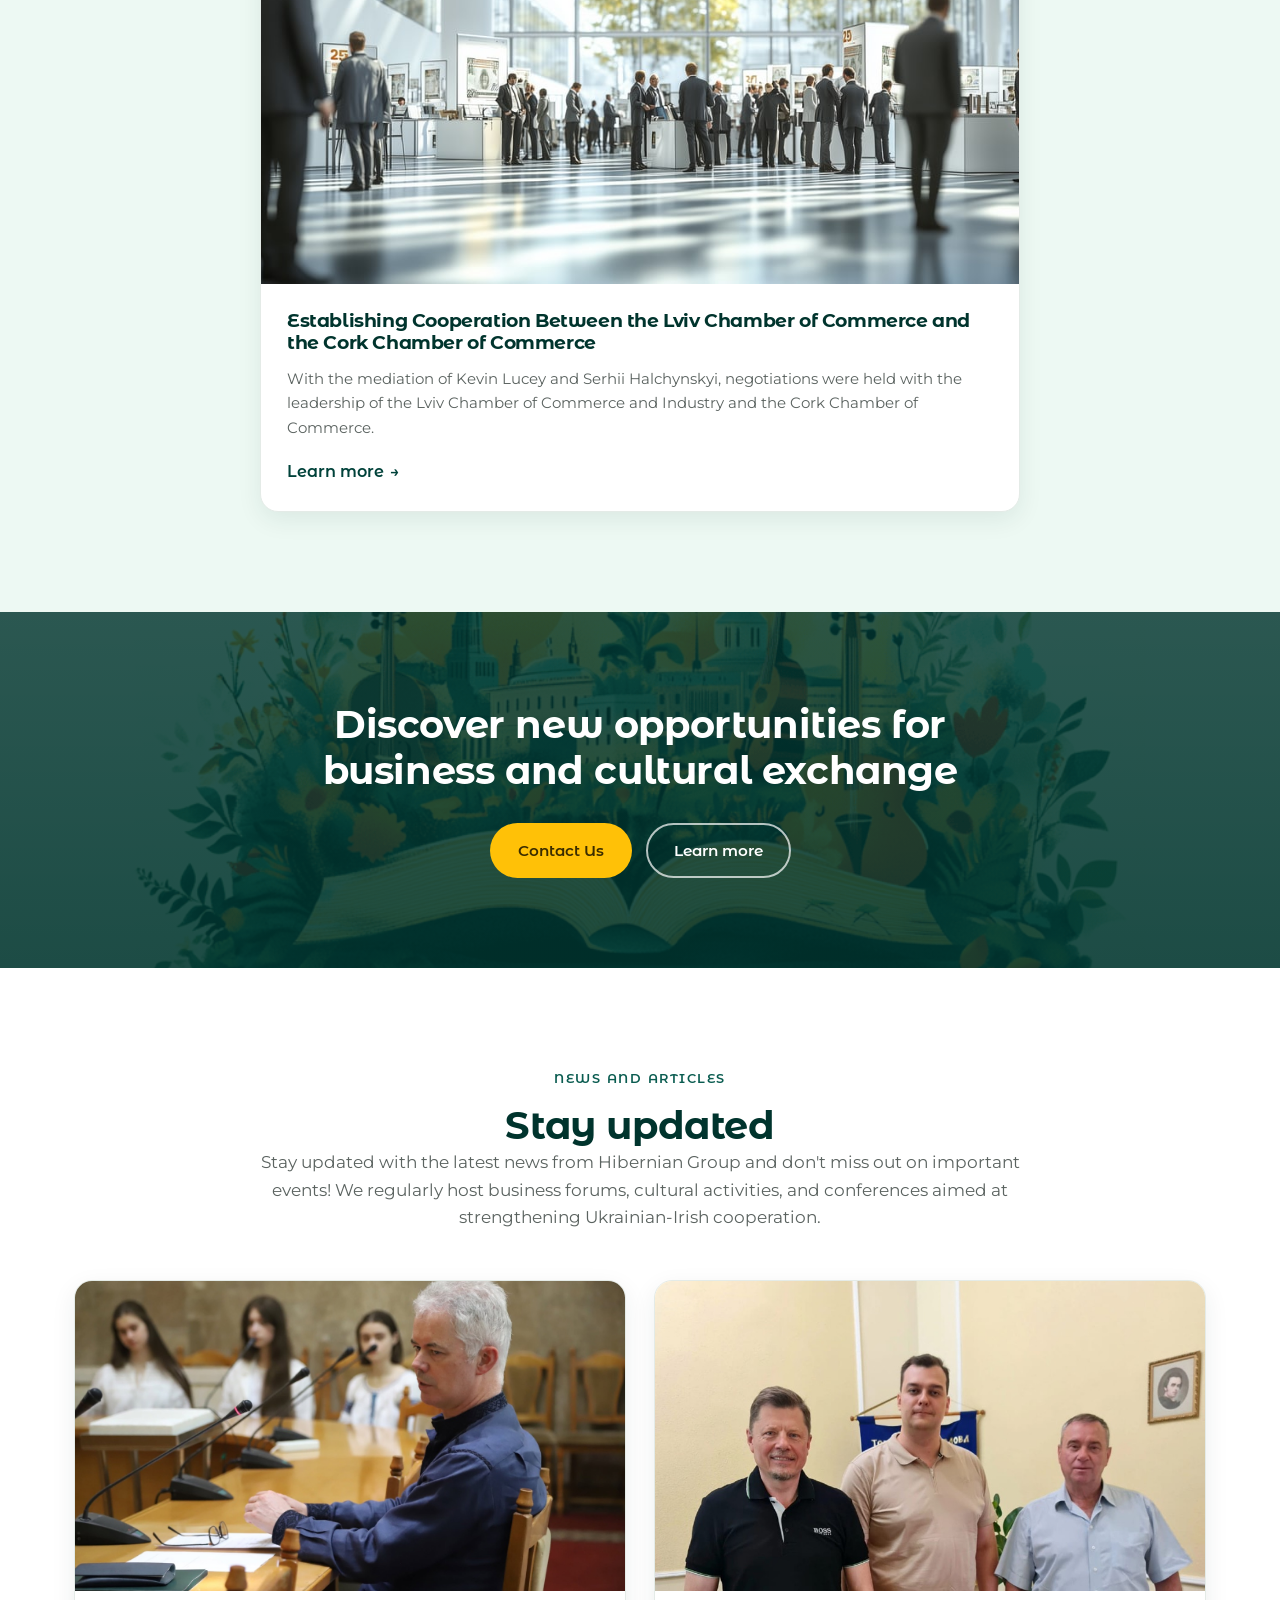
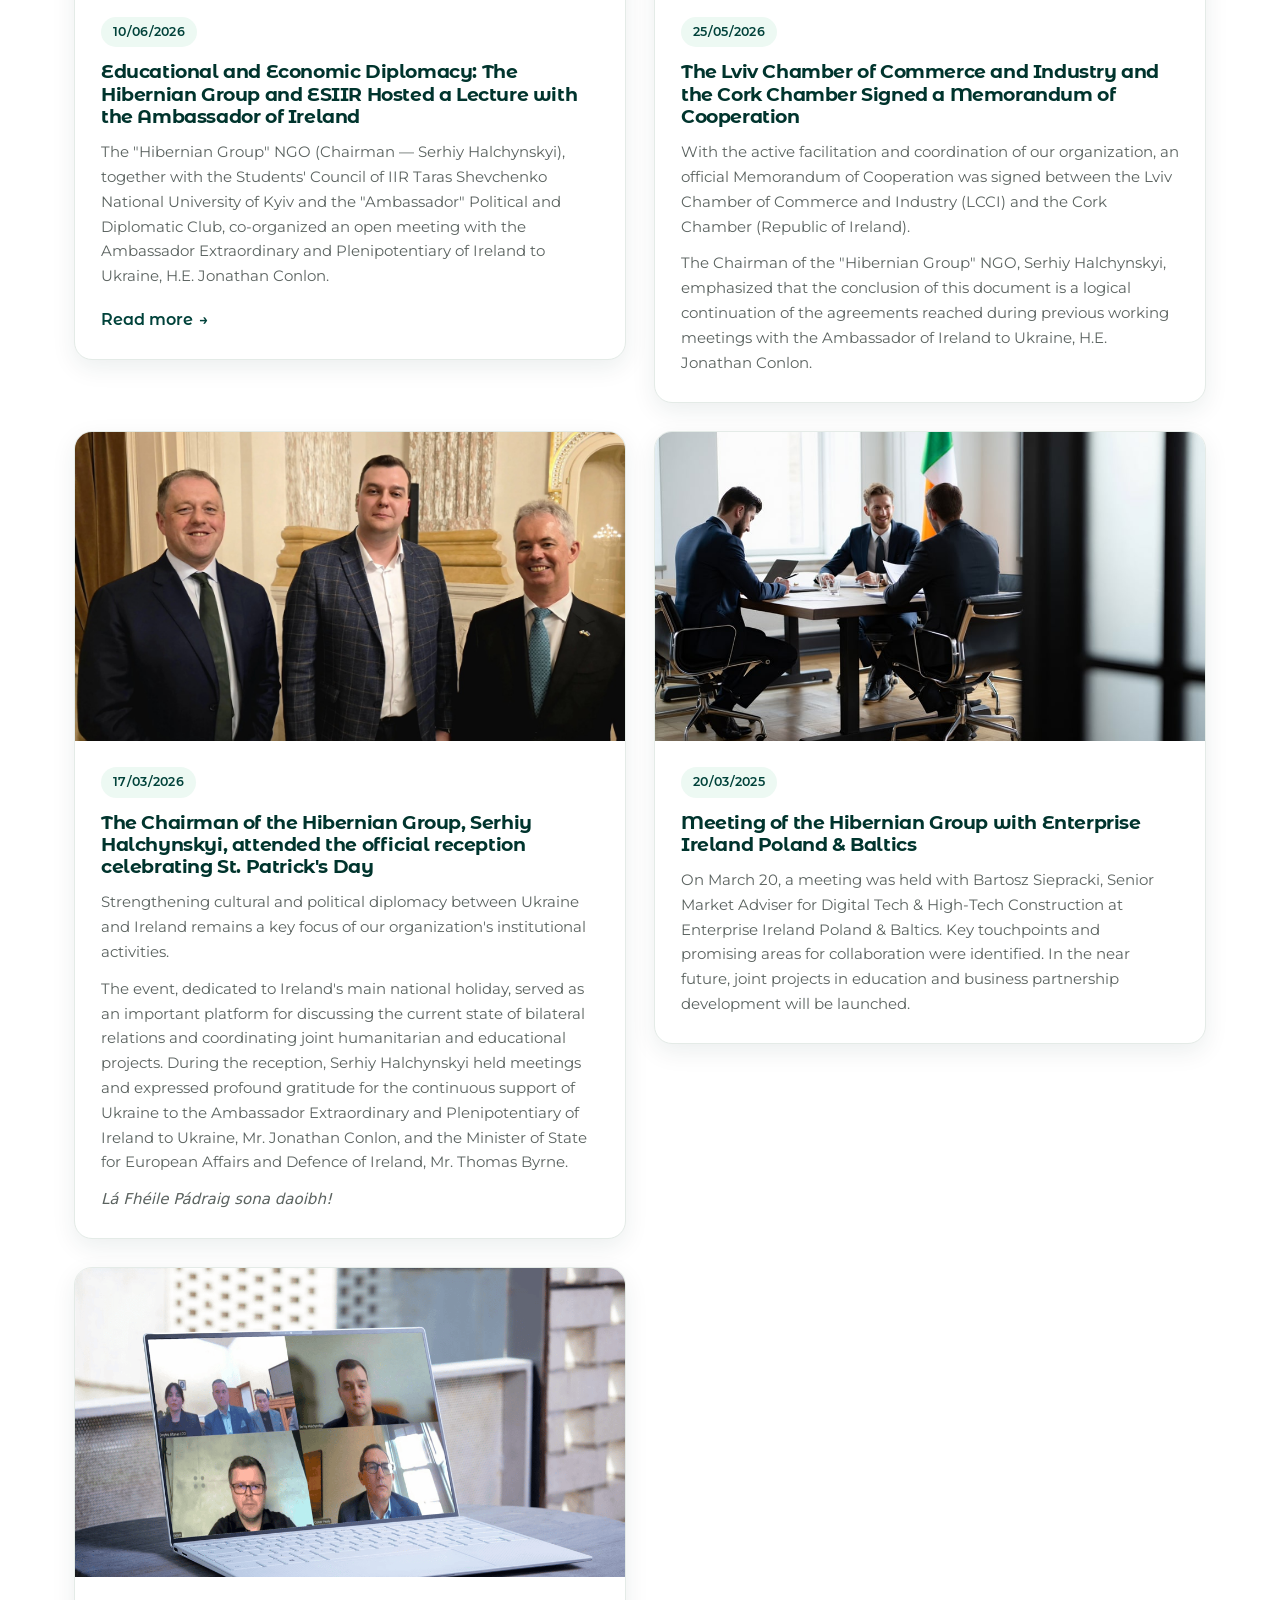
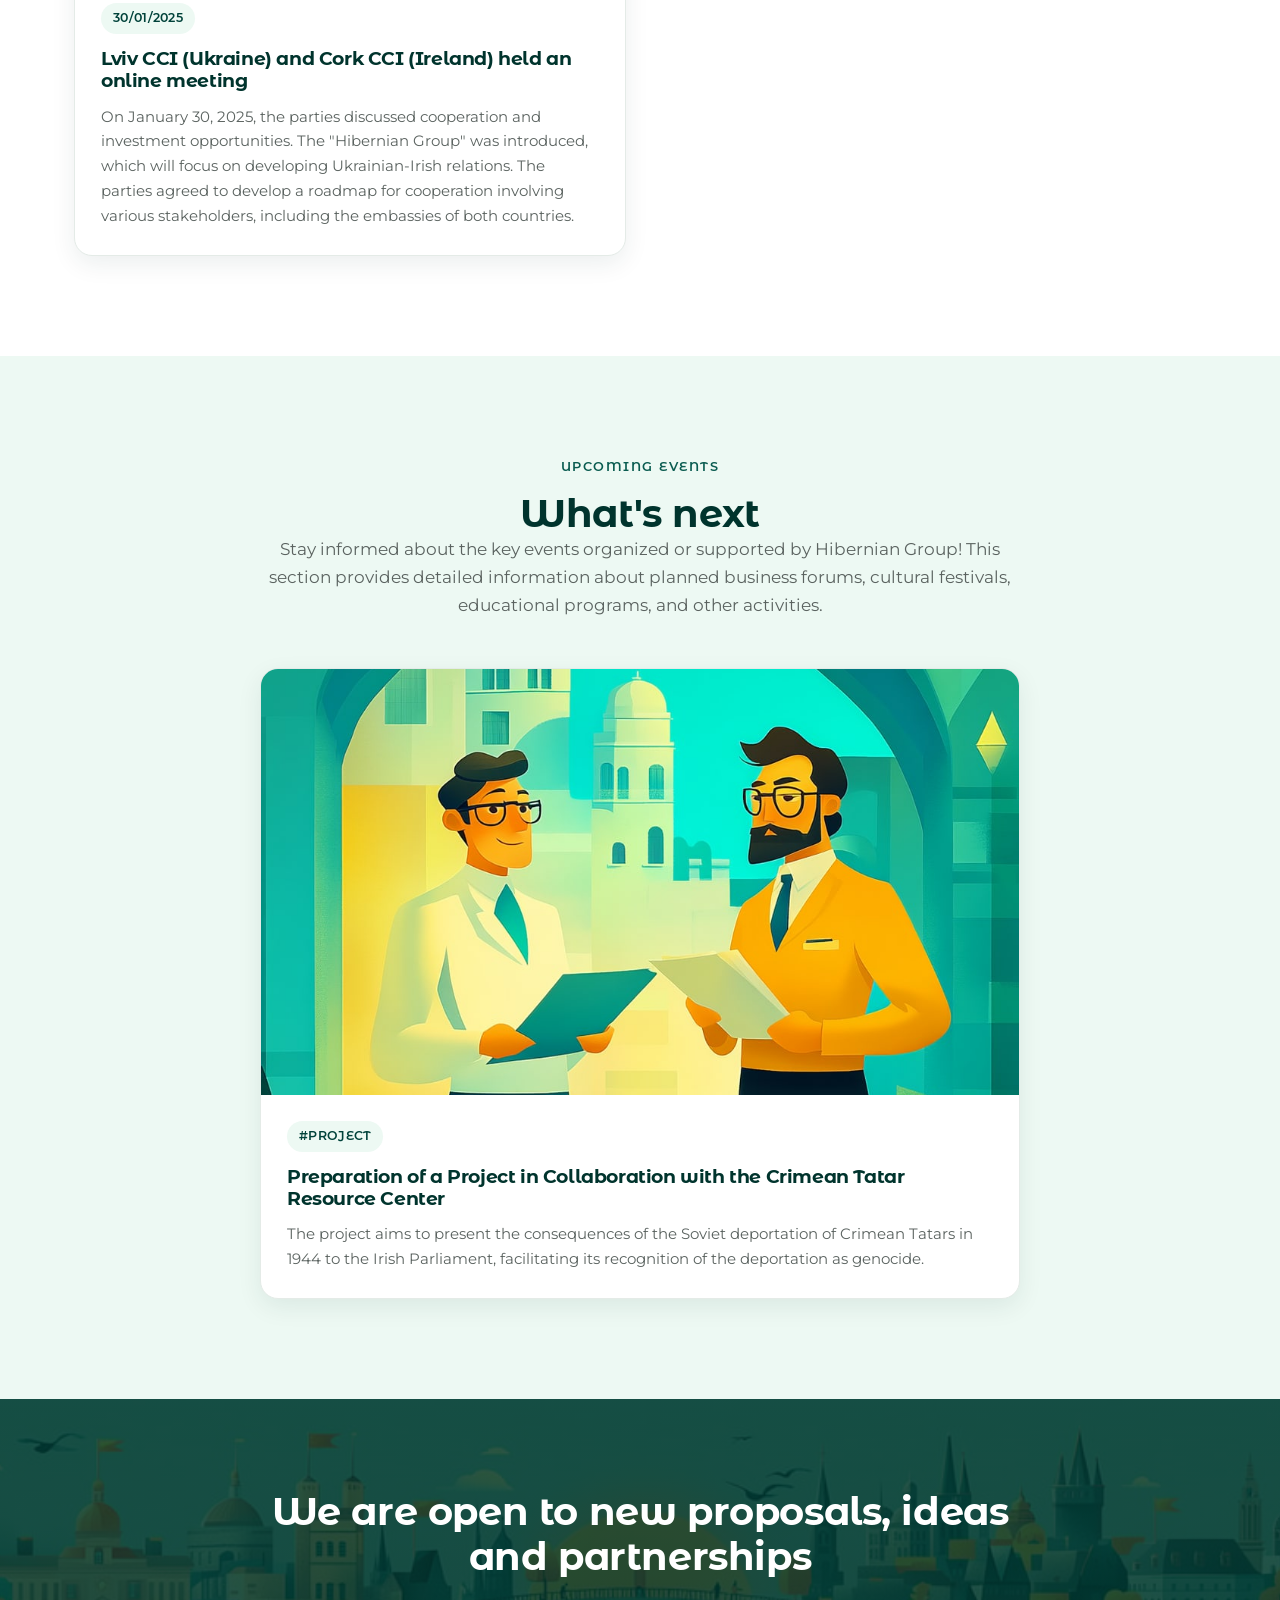
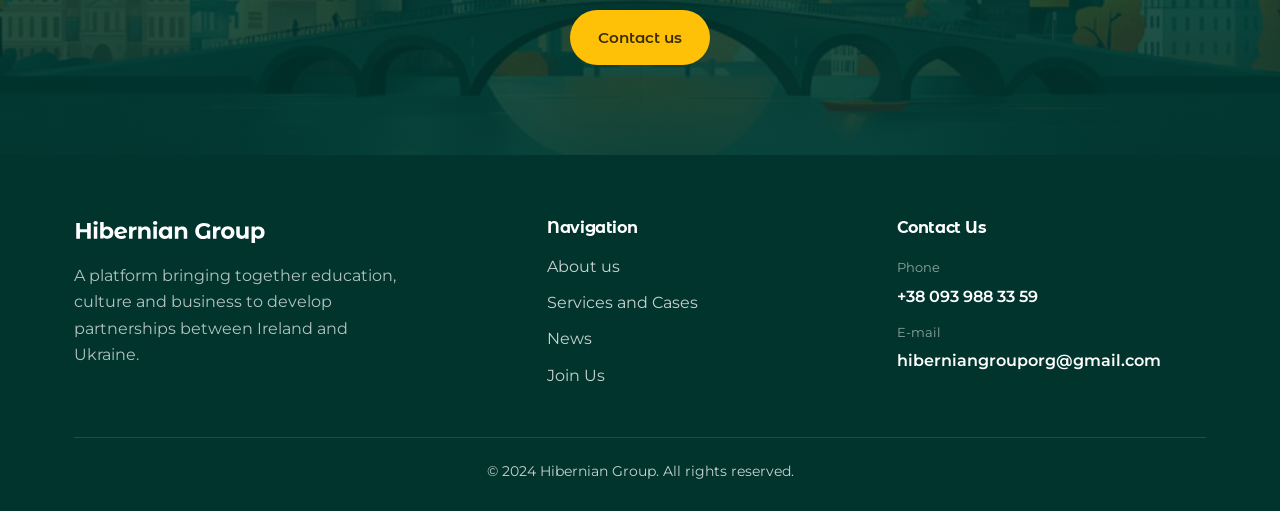
==== commit b1ffa35e: "Shorten newest news post to title + intro + Read more link (UA/EN)" ====
--- a/en.html
+++ b/en.html
@@ -224,14 +224,7 @@
           <span class="badge">10/06/2026</span>
           <h3><a href="https://www.facebook.com/share/p/17gsPnvqEi/" target="_blank" rel="noopener">Educational and Economic Diplomacy: The Hibernian Group and ESIIR Hosted a Lecture with the Ambassador of Ireland</a></h3>
           <p>The "Hibernian Group" NGO (Chairman — Serhiy Halchynskyi), together with the Students' Council of IIR Taras Shevchenko National University of Kyiv and the "Ambassador" Political and Diplomatic Club, co-organized an open meeting with the Ambassador Extraordinary and Plenipotentiary of Ireland to Ukraine, H.E. Jonathan Conlon.</p>
-          <p>Key practical topics discussed:</p>
-          <ul class="post-list">
-            <li>🔹 <strong>The "Celtic Tiger" Educational Model:</strong> the distinctive features of the Irish higher education system, drawing on the Ambassador's experience at UCD Graduate School of Business, and the importance of combining traditional diplomatic service with financial literacy and language proficiency (the Ambassador speaks 5 languages).</li>
-            <li>🔹 <strong>The Mechanics of Major Institutions:</strong> the operational realities of the Council of the EU and the strategies through which smaller European nations successfully protect their national interests within the wider European framework.</li>
-            <li>🔹 <strong>Modern Business Diplomacy:</strong> the role of diplomatic missions in opening new markets for global corporations (Google, Intel, Kingspan, Cygnum) and fostering trust between Irish businesses and Ukrainian partners.</li>
-          </ul>
-          <p>During the Q&amp;A session, international relations students received practical career advice and insights into recruitment at the UN and the OSCE, based on Jonathan Conlon's experience serving in New York, Geneva, and Vienna. Special attention was paid to expanding academic mobility programs between the universities of both nations.</p>
-          <p><em>Investing in youth education — strengthening the partnership between our nations!</em> 🇮🇪</p>
+          <a href="https://www.facebook.com/share/p/17gsPnvqEi/" target="_blank" rel="noopener" class="more">Read more</a>
         </div>
       </article>
       <article class="card">
